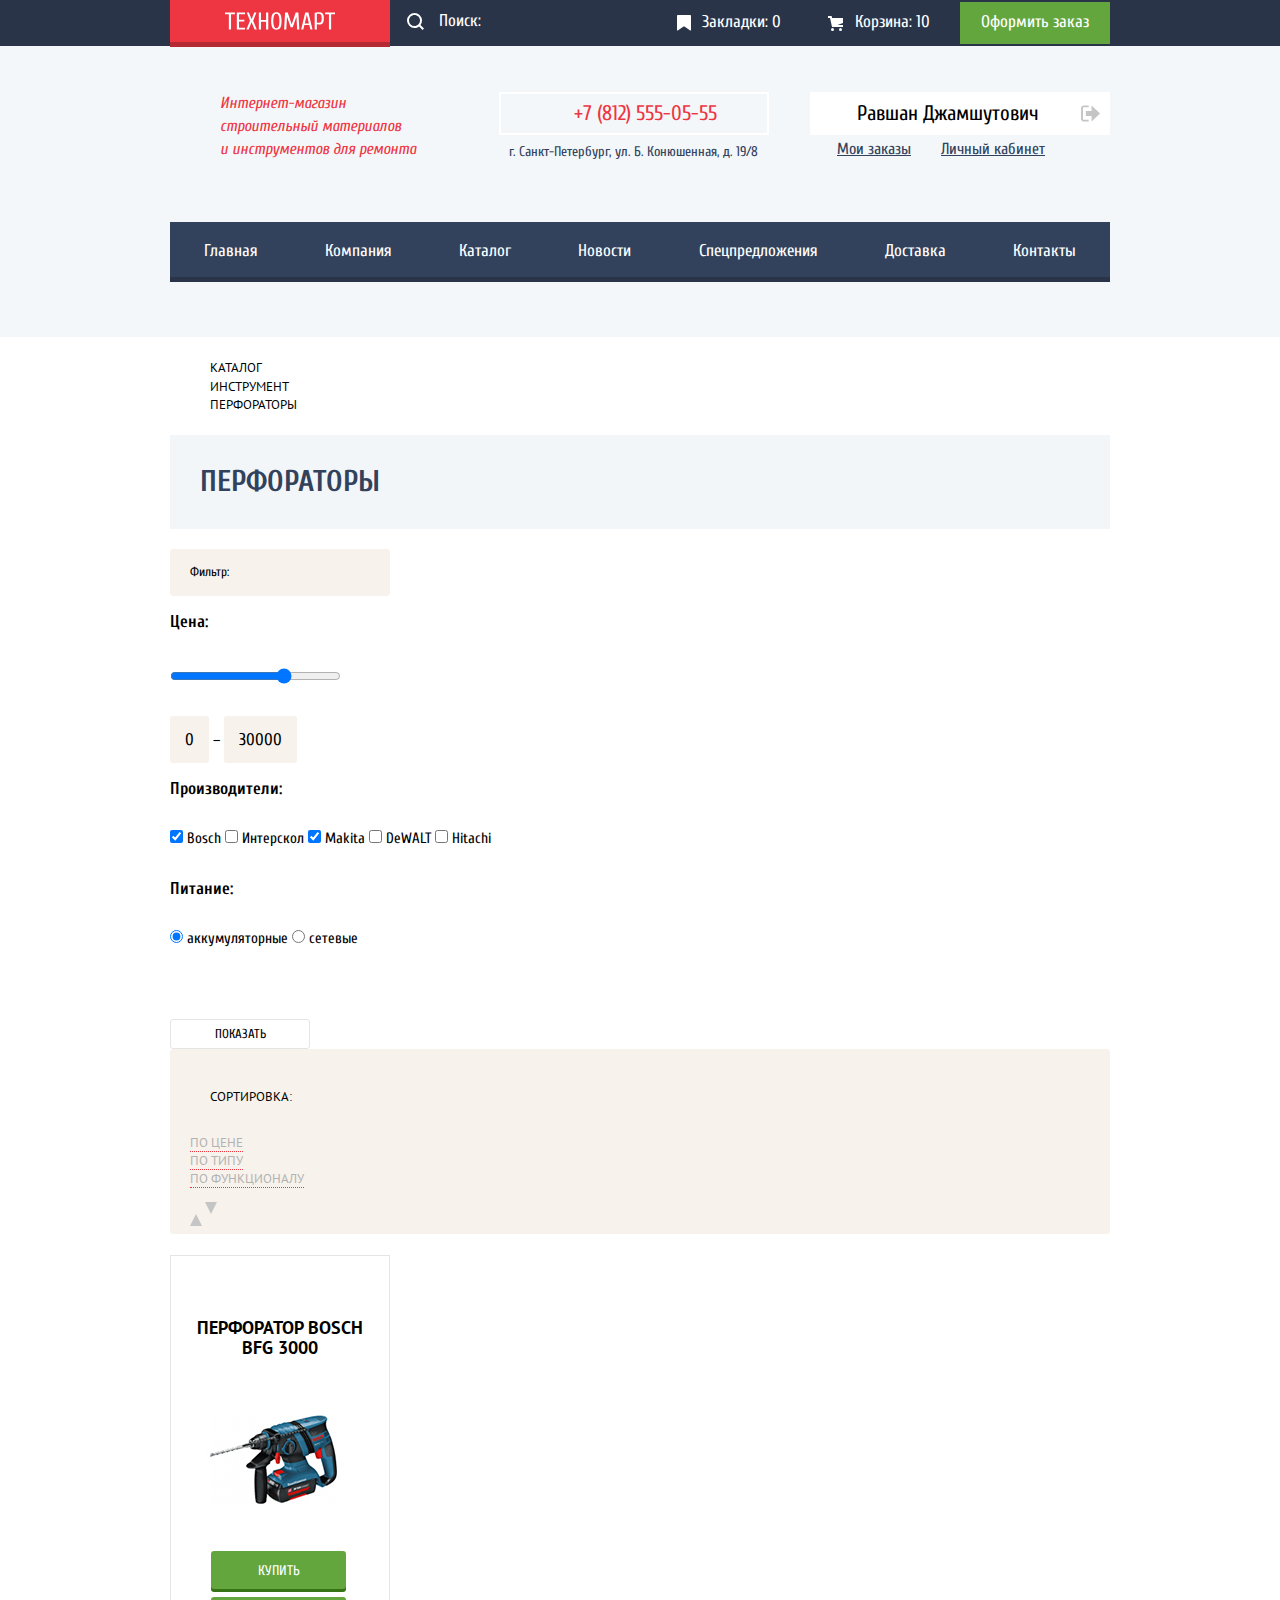
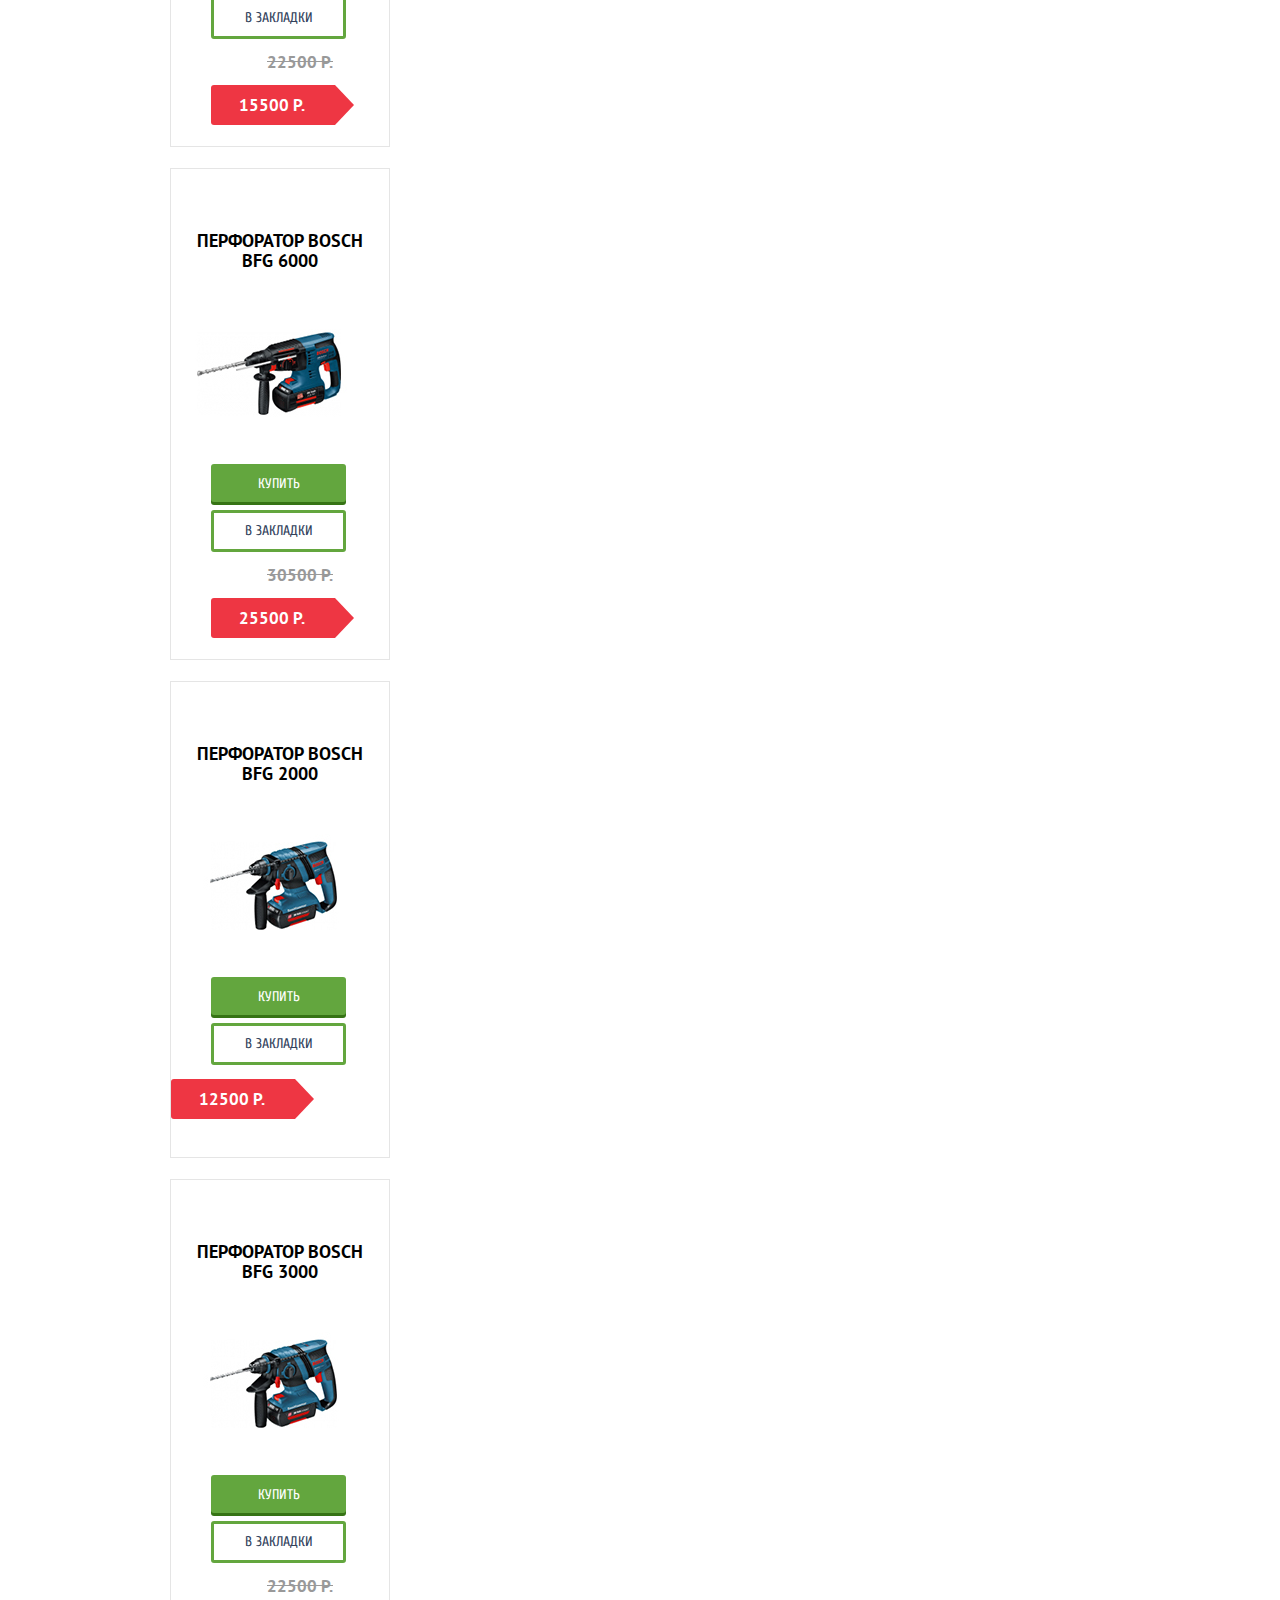
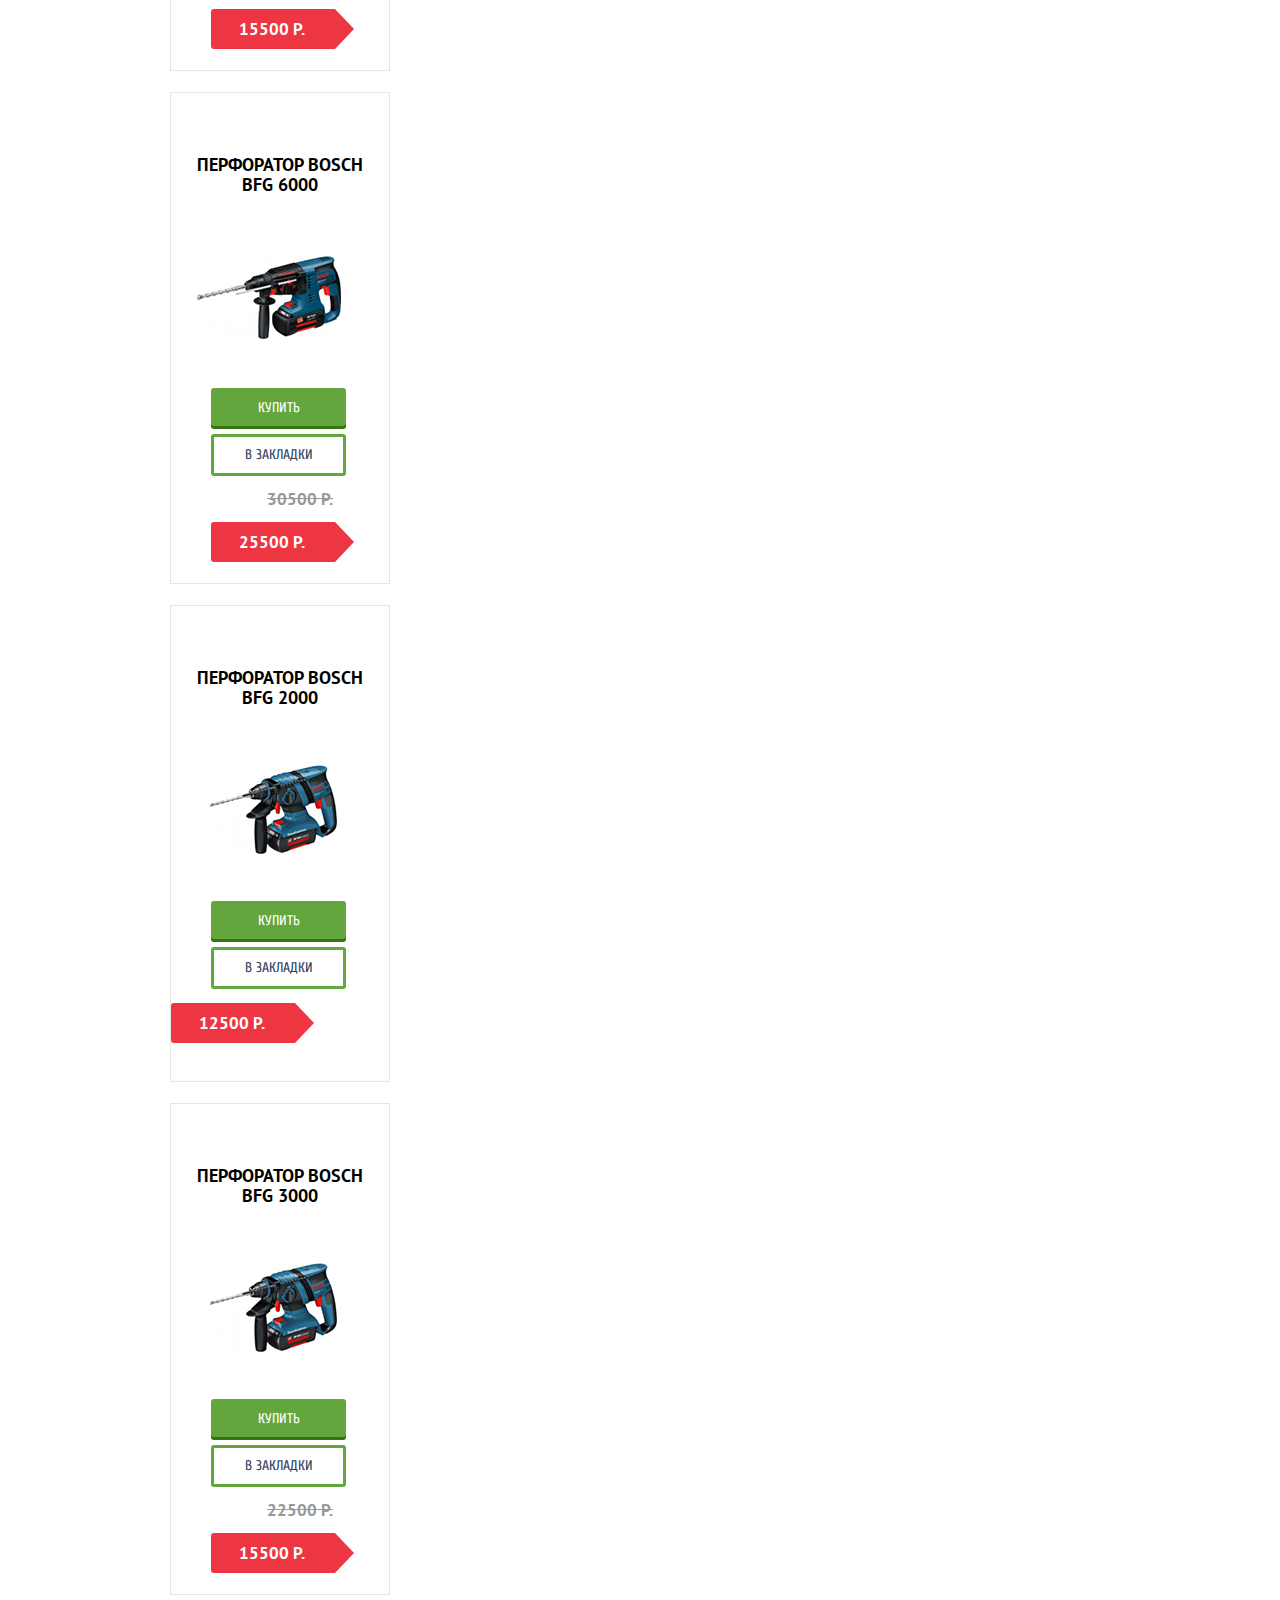
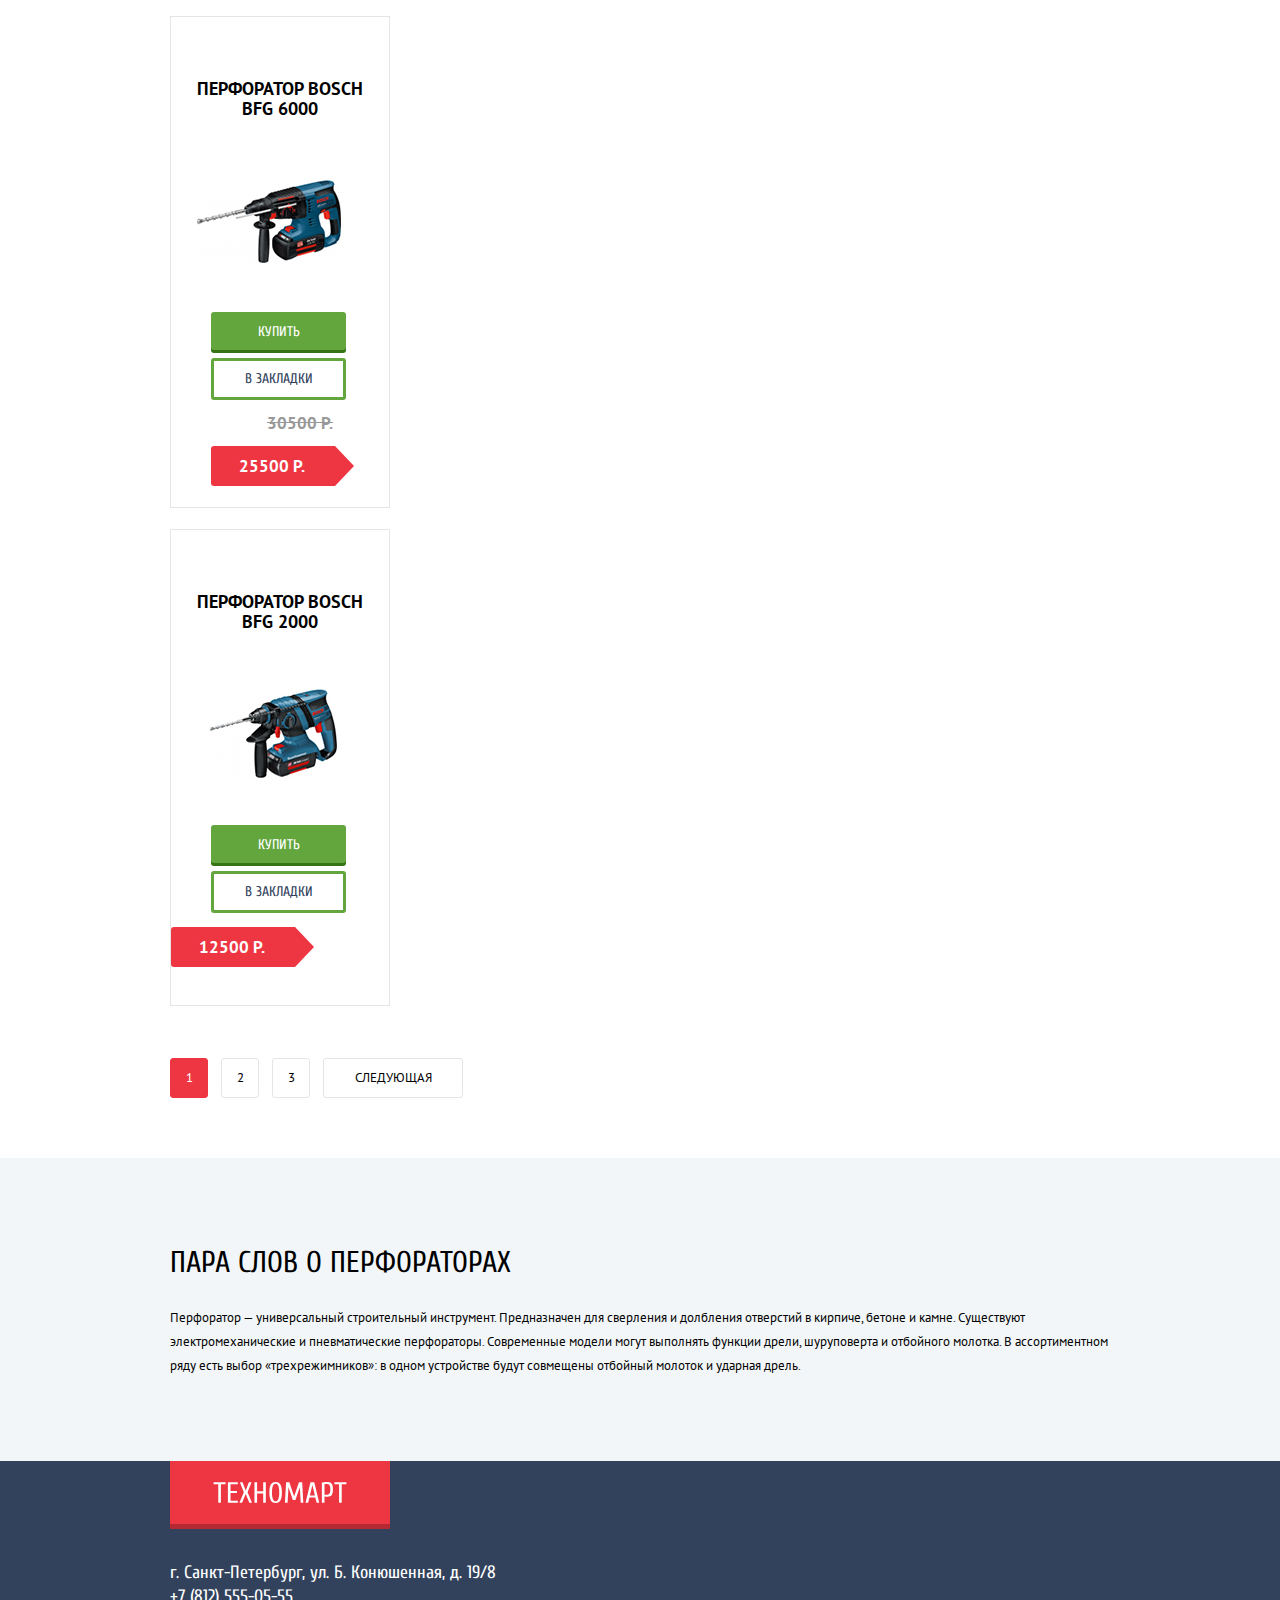
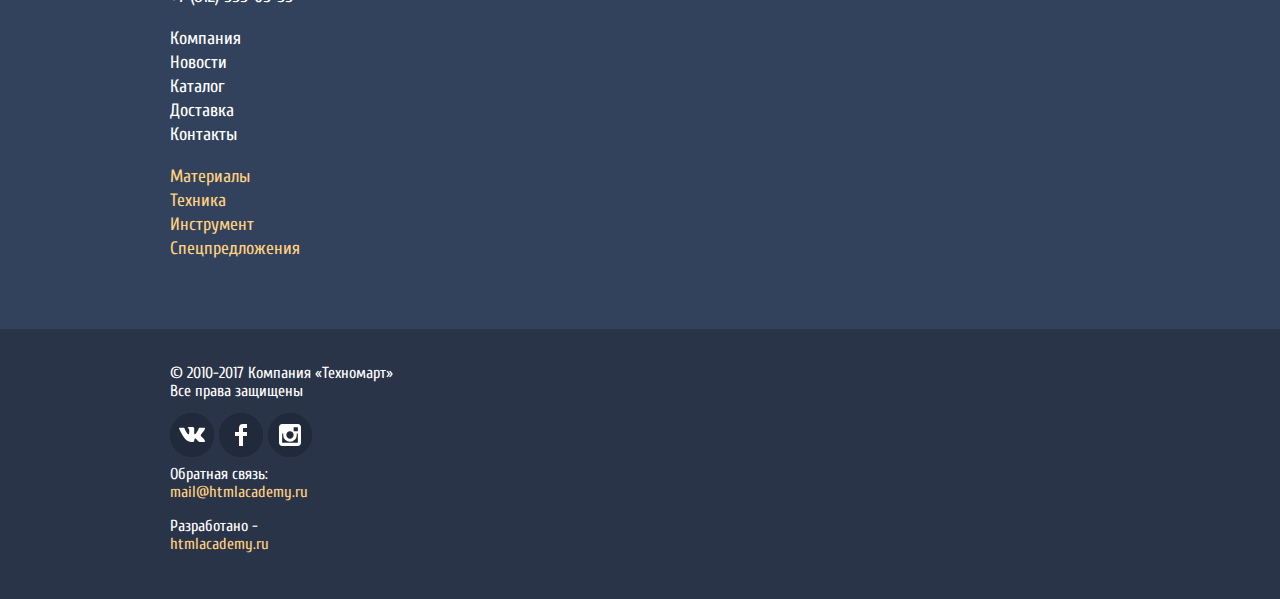
==== inner.html @ d29bb906 "Изменила границы контейнера header-part2. Подумать, не вернуть ли обратно" ====
<!DOCTYPE html>
<html lang="ru">
  <head>
    <meta charset="utf-8">
    <link href="https://fonts.googleapis.com/css?family=Cuprum:400,400i,700&display=swap&subset=cyrillic" rel="stylesheet">
    <link href="https://fonts.googleapis.com/css?family=PT+Sans:400,700&display=swap&subset=cyrillic" rel="stylesheet">
    <link href="css/normalize.css" rel="stylesheet">
    <link href="css/style.css" rel="stylesheet">
    <title>HTML Academy: Техномарт</title>
  </head>
  <body>
    <header>
      <div class="header-top-wrap">
        <div class="header-top-container">
          <a class="header-logo" href="index.html">
            <img src="img/logo-technomart.svg" width="110" height="20" alt="Логотип магазина Техномарт">
          </a>

          <form class="site-search" action="https://echo.htmlacademy.ru" method="get">
            <input type="search" name="site-search" placeholder="Поиск:">
          </form>

          <ul class="cart-navigation">
            <li><a class="bookmarks bookmarks-full" href="#">Закладки: <span>0</span></a></li>
            <li><a class="cart cart-full" href="#">Корзина: <span>10</span></a></li>
            <li><a class="order" href="#">Оформить заказ</a></li>
          </ul>
        </div>
      </div>
      
      <div class="header-part2">
        <p class="site-description">Интернет-магазин<br>
          строительный материалов<br>
          и инструментов для ремонта</p>
     
        <ul class="header-contacts">
          <li><a href="tel:+78125550555">+7 (812) 555-05-55</a></li>
          <li>г. Санкт-Петербург, ул. Б. Конюшенная, д. 19/8</li>
        </ul>

        <ul class="profile-navigation">
          <li><a class="user" href="#">Равшан Джамшутович</a><a class="log-out" href="#" aria-label="Выход из профиля"></a></li>
          <li><a class="my-orders" href="#">Мои заказы</a></li>
          <li><a class="my-profile" href="#">Личный кабинет</a></li>
        </ul>
      </div>
      <!--подумать, стоит ли вернуть прежние границы контейнера (туда был включён нав)-->
        <nav aria-label="Навигация по сайту" class="header-navigation">  
          <ul>
            <li><a href="index.html">Главная</a></li>
            <li><a href="#">Компания</a></li>
            <li><a href="#">Каталог</a></li>
            <li><a href="#">Новости</a></li>
            <li><a href="#">Спецпредложения</a></li>
            <li><a href="#">Доставка</a></li>
            <li><a href="#">Контакты</a></li>
          </ul>
        </nav>
      
    </header>

    <main class="inner-main">
      <div class="products-search-container">
        <ul class="breadcrumbs">
          <li><a href="index.html" aria-label="Главная"></a></li>
          <li><a href="#">Каталог</a></li>
          <li><a href="#">Инструмент</a></li>
          <li class="breadcrumbs-current">Перфораторы</li>
        </ul>

        <h1 class="catalog-group">Перфораторы</h1>
      
        <aside>
          <h2 class="filter">Фильтр:</h2>
        
          <form action="https://echo.htmlacademy.ru" method="get" oninput="maxpriceoutput.value=maxprice.value">
            <div class="price-filter">
              <label for="price">Цена:</label>
            <!--ДЛЯ СЕБЯ: бегунок минимальной цены через интерактивный див (JS) 
            + как в таком случае в тег форма вставить oninput event for minimal price-->
              <div class="price-range-wrap">
                <input type="range" id="price" name="maxprice" min="0" max="40000" step="500" value="30000">
              </div>
                
              <p>
                <output name="minpriceoutput">0</output>
                &ndash;
                <output name="maxpriceoutput">30000</output>
              </p>
            </div>

            <div class="brand-filter">
              <h3>Производители:</h3>
              <input type="checkbox" name="manufacturer" id="bosch" value="Bosch" checked>
              <label for="bosch">Bosch</label>
            
              <input type="checkbox" name="manufacturer" id="interskol" value="Интерскол">
              <label for="interskol">Интерскол</label>
            
              <input type="checkbox" name="manufacturer" id="Makita" value="Makita" checked>
              <label for="Makita">Makita</label>
            
              <input type="checkbox" name="manufacturer" id="dewalt" value="DeWALT">
              <label for="dewalt">DeWALT</label>
            
              <input type="checkbox" name="manufacturer" id="Hitachi" value="Hitachi">
              <label for="Hitachi">Hitachi</label>
            </div>

            <div class="power-filter">
              <h3>Питание:</h3>
              <input type="radio" name="power" id="battery" value="аккумуляторные" checked>
              <label for="battery">аккумуляторные</label>
            
              <input type="radio" name="power" id="mains" value="сетевые">
              <label for="mains">сетевые</label>
            </div>  

            <button class="button-filter" type="submit">Показать</button>
            </form>
          </aside>

          <section class="suggestions">
            <div class="sort-by">
              <h2>Сортировка:</h2>
              <ul>
                <li><a class="by-price sort-by-current" href="#">По цене</a></li>
                <li><a class="by-type" href="#">По типу</a></li>
                <li><a class="by-function" href="#">По функционалу</a></li>
              </ul>
              <a href="#" arialabel="от меньшего к большему" class="sort-lt ltgt-current">&lt;</a>
              <a href="#" arialabel="от большего к меньшему" class="sort-gt">&gt;</a>
            </div>

            <h2 class="visually-hidden">Список подходящих товаров</h2>
            <ul class="search-results">
              <li class="product-card">
                <h3><a href="#">Перфоратор Bosch<br>
                BFG 3000</a>
                </h3>
                <img src="img/bfg-3000-2000.jpg" width="218" height="170" alt="Перфоратор Bosch BFG 3000">
                <ul class="buy-it">
                  <li><a class="to-cart" href="#">Купить</a></li>
                  <li><a class="bookmark-it" href="#">В закладки</a></li>
                </ul>
                <ul>
                  <li class="old-price"><del>22500 Р.</del></li>
                  <li class="new-price">15500 Р.</li>
                </ul>
              </li>

              <li class="product-card">
                <h3><a href="#">Перфоратор Bosch<br>
                BFG 6000</a></h3>
                <img src="img/bfg-6000.jpg" width="218" height="170" alt="Перфоратор Bosch BFG 6000">
                <ul class="buy-it">
                  <li><a class="to-cart" href="#">Купить</a></li>
                  <li><a class="bookmark-it" href="#">В закладки</a></li>
                </ul>
                <ul>
                  <li class="old-price"><del>30500 Р.</del></li>
                  <li class="new-price">25500 Р.</li>
                </ul>
              </li>

              <li class="product-card">
                <h3><a href="#">Перфоратор Bosch<br>
                BFG 2000</a></h3>
                <img src="img/bfg-3000-2000.jpg" width="218" height="170" alt="Перфоратор Bosch BFG 2000">
                <!--в стилях flag-new.png-->
                <ul class="buy-it">
                  <li><a class="to-cart" href="#">Купить</a></li>
                  <li><a class="bookmark-it" href="#">В закладки</a></li>
                </ul>
                <p class="new-price">12500 Р.</p>
              </li>

              <li class="product-card">
                <h3><a href="#">Перфоратор Bosch<br>
                BFG 3000</a></h3>
                <img src="img/bfg-3000-2000.jpg" width="218" height="170" alt="Перфоратор Bosch BFG 3000">
                <ul class="buy-it">
                  <li><a class="to-cart" href="#">Купить</a></li>
                  <li><a class="bookmark-it" href="#">В закладки</a></li>
                </ul>
                <ul>
                  <li class="old-price"><del>22500 Р.</del></li>
                  <li class="new-price">15500 Р.</li>
                </ul>
              </li>

              <li class="product-card">
                <h3><a href="#">Перфоратор Bosch<br>
                BFG 6000</a></h3>
                <img src="img/bfg-6000.jpg" width="218" height="170" alt="Перфоратор Bosch BFG 6000">
                <!--в стилях flag-new.png-->
                <ul class="buy-it">
                  <li><a class="to-cart" href="#">Купить</a></li>
                  <li><a class="bookmark-it" href="#">В закладки</a></li>
                </ul>
                <ul>
                  <li class="old-price"><del>30500 Р.</del></li>
                  <li class="new-price">25500 Р.</li>
                </ul>
              </li>

              <li class="product-card">
                <h3><a href="#">Перфоратор Bosch<br>
                BFG 2000</a></h3>
                <img src="img/bfg-3000-2000.jpg" width="218" height="170" alt="Перфоратор Bosch BFG 2000">
                <ul class="buy-it">
                  <li><a class="to-cart" href="#">Купить</a></li>
                  <li><a class="bookmark-it" href="#">В закладки</a></li>
                </ul>
                <p class="new-price">12500 Р.</p>
              </li>

              <li class="product-card">
                <h3><a href="#">Перфоратор Bosch<br>
                BFG 3000</a></h3>
                <img src="img/bfg-3000-2000.jpg" width="218" height="170" alt="Перфоратор Bosch BFG 3000">
                <!--в стилях flag-new.png-->
                <ul class="buy-it">
                  <li><a class="to-cart" href="#">Купить</a></li>
                  <li><a class="bookmark-it" href="#">В закладки</a></li>
                </ul>
                <ul>
                  <li class="old-price"><del>22500 Р.</del></li>
                  <li class="new-price">15500 Р.</li>
                </ul>
              </li>

              <li class="product-card">
                <h3><a href="#">Перфоратор Bosch<br>
                BFG 6000</a></h3>
                <img src="img/bfg-6000.jpg" width="218" height="170" alt="Перфоратор Bosch BFG 6000">
                <ul class="buy-it">
                  <li><a class="to-cart" href="#">Купить</a></li>
                  <li><a class="bookmark-it" href="#">В закладки</a></li>
                </ul>
                <ul>
                  <li class="old-price"><del>30500 Р.</del></li>
                  <li class="new-price">25500 Р.</li>
                </ul>
              </li>

              <li class="product-card">
                <h3><a href="#">Перфоратор Bosch<br>
                BFG 2000</a></h3>
                <img src="img/bfg-3000-2000.jpg" width="218" height="170" alt="Перфоратор Bosch BFG 2000">
                <ul class="buy-it">
                  <li><a class="to-cart" href="#">Купить</a></li>
                  <li><a class="bookmark-it" href="#">В закладки</a></li>
                </ul>
                <p class="new-price">12500 Р.</p>
              </li>
            </ul>
        
            <ul class="pagination-list">
              <li class="pagination-item pagination-item-current">1</li>
              <li><a class="pagination-item" href="#">2</a></li>
              <li><a class="pagination-item" href="#">3</a></li>
              <li><a class="pagination-item next" href="#">Следующая</a></li>
            </ul>
        </section>
      </div>

      <div class="description-wrap">
        <section class="tool-group-description">
          <h2>Пара слов о перфораторах</h2>
          <p>Перфоратор — универсальный строительный инструмент. Предназначен для сверления и долбления отверстий в кирпиче, бетоне и камне. Существуют электромеханические и пневматические перфораторы. Современные модели могут выполнять функции дрели, шуруповерта и отбойного молотка. В ассортиментном ряду есть выбор «трехрежимников»: в одном устройстве будут совмещены отбойный молоток и ударная дрель.</p>
        </section>
      </div>
    </main>

    <footer>
      <div class="footer-part1">
        <div class="footer-logo-contacts-container">
          <img class="footer-logo" src="img/logo-technomart.svg" width="146" height="21" alt="Логотип магазина Техномарт">
          <p class="footer-contacts">г. Санкт-Петербург, ул. Б. Конюшенная, д. 19/8</p>
          <a href="tel:+78125550555">+7 (812) 555-05-55</a>
        </div>

      <nav aria-label="Навигация по сайту" class="footer-navigation">
        <ul class="general-footer-navigation">
          <li><a href="#">Компания</a></li>
          <li><a href="#">Новости</a></li>
          <li><a href="#">Каталог</a></li>
          <li><a href="#">Доставка</a></li>
          <li><a href="#">Контакты</a></li>
        </ul>
              
        <ul class="footer-categories">
          <li><a href="#">Материалы</a></li>
          <li><a href="#">Техника</a></li>
          <li><a href="#">Инструмент</a></li>
          <li><a href="#">Спецпредложения</a></li>
        </ul>
      </nav>
      </div>
      
      <div class="footer-part2-wrap">
        <div class="footer-part2-container">
          <div class="copyright">
            <p>&copy; 2010-2017 Компания «Техномарт»</p>
            <p>Все права защищены</p>
          </div>
              
          <div class="footer-social">
            <ul>
              <li><a class="social-button vk" href="#" aria-label="Техномарт в Вконтакте"></a></li>
              <li><a class="social-button fb" href="#" aria-label="Техномарт в Фейсбуке"></a></li>
              <li><a class="social-button instagram" href="#" aria-label="Техномарт в Инстаграме"></a></li>
          </ul>
          </div>
        
          <div class="feedback">
            <p class="email">Обратная связь:<br>
            <a href="mailto:mail@htmlacademy.ru" target="_blank">mail@htmlacademy.ru</a>
            </p>
      
            <p class="webdeveloper">Разработано -<br>
            <a href="https://htmlacademy.ru/intensive/htmlcss">htmlacademy.ru</a>
            </p>
          </div>
      </div>
      </div>
    </footer>

    <!--модальное окно после нажатия "купить" ТЗ 4.5 -->
    <section class="modal modal-cart">
      <p>Товар добавлен в корзину!</p>
      <button class="modal-close" type="button" aria-label="Закрыть"></button>
      <a href="">Оформить заказ</a>
      <button type="submit">Продолжить покупки</button>
    </section>
  </body>
</html>
---- css/style.css ----
/* 
@counter-style dash {}
*/

*,
*::before,
*::after {
    box-sizing: border-box;
}

html {
    box-sizing: border-box;
    
/*
    -webkit-box-sizing: border-box;
    -moz-box-sizing: border-box;
    padding-left: 130px;
    padding-right: 130px;
*/
}

body {
    margin: 0;
    font-family: "Cuprum", "Arial", sans-serif;
    background: #fff;
    
}

img {
    max-width: 100%;
}

a {
    text-decoration: none;
}

.visually-hidden {
    position: absolute;
    width: 1px;
    height: 1px;
    margin: -1px;
    border: 0;
    padding: 0;
    clip: rect(0 0 0 0);
    overflow: hidden;
}

header {
    background-color: #f4f7f9;
    padding-bottom: 60px;
    padding-top: 0;
    
}

.header-top-wrap {
    min-height: 42px;
    background-color: #293449;
    font-size: 17px;
    line-height: 18px;
    color: #fff;
    margin-top: 0;
    padding-top: 0;
    padding-bottom: 0;
}

.header-top-container {
    width: 940px;
    min-height: 42px;
    margin-top: 0;
    margin-right: auto;
    margin-bottom: 0;
    margin-left: auto;
    padding-top: 0;
    display: flex;
    flex-direction: row;
    flex-basis: 100%;
    flex-wrap: wrap;
    justify-content: flex-start;
    align-items: stretch;
}

.header-logo {
    margin-top: 0;
    margin-right: auto;
    margin-bottom: 0;
    margin-left: auto;
    padding-top: 0;
    min-width: 220px;
}

.header-logo img {
    box-sizing: content-box;
/*Почему-то исчезли лого вверху и внизу. Решила попробовать сменить значение бокс-сайзинга, и картинка вернулась. Так и должно быть или я придумала костыль?*/
    padding-top: 11px;
    padding-bottom: 11px;
    padding-left: 55px;
    padding-right: 55px;
    background-color: #ee3643;
    box-shadow: 0px 5px #b52933;
    margin-top: 0;
}

/*a.header-logo img:visited {
 надо прописывать отсутствие изменений?
}*/

.header-logo img:hover {
    background-color: #ca2c37;
    box-shadow: 0px 5px #9a212a;
}

.header-logo img:active {
    background-color: #ba2732;
    box-shadow: 0px 5px #8e1e26;
}

.site-search {
    width: 270px;
    margin-top: 0;
    margin-right: auto;
    margin-bottom: 0;
    margin-left: auto;
    display: flex;
    padding-top: 0;
}

.header-top-container input {
/*    min-width: 270px; */
    flex-basis: auto;
    height: 42px;
    padding-left: 49px;
    padding-top: 0;
    margin-top: 0;
    flex-grow: 1;
    

    font: inherit;
    color: #fff;
    background-color: transparent;
    border: none;
    background-image: url(../img/icon-search.svg);
    background-repeat: no-repeat;
    background-size: 17px 17px;
    background-position: 17px center;
    /*opacity for icon 30% calm, 100% hover, focus #ee3643*/
}

.header-top-container input:hover,
.bookmarks:hover,
.cart:hover {
    background-color: #212a3a;
}

.header-top-container input:focus {
    color: #000;
    background-color: #fff;
    outline-color: #fff;
}

/*
.header-top-container input::before {
    content: "";
    position: absolute;
    top: 12px;
    left: 20px;
    height: 100%;
    width: 17px;
    background-image: url("../img/icon-search.svg");
    background-repeat: no-repeat;
    background-size: 17px 17px;
    background-position: left center;
    outline: 1px solid white;
     как задать цвет и прозрачность иконке? 
}*/

input[type="search"]::placeholder {
    color: #fff;
    opacity: 1;
}

input[type="search"]:-ms-input-placeholder,
input[type="search"]::-ms-input-placeholder {
    color: #fff;
}

.cart-navigation {
    margin-top: 0;
/*    margin-left: 0;
    margin-bottom: 0; */
    margin: auto;
    min-height: 42px;
    flex-basis: 450px;
    flex-grow: 1;
    list-style: none; 
    display: flex;
    flex-direction: row;
    flex-wrap: wrap;
    justify-content: flex-end;
    padding-left: 0;
    padding-top: 0;
    
}

.cart-navigation li { 
    margin-top: 0;
    margin-bottom: 0;
    flex-basis: 150px;
    flex-grow: 1;
    display: flex;
    justify-content: center;
    align-items: center;
}

.bookmarks,
.cart,
.order {
/*    width: 150px;
    height: 42px; 

    margin-top: 11px;*/
    margin-top: 0;
    flex-basis: 100%;
    flex-grow: 1;
    padding-top: 11px;
    padding-bottom: 13px;
/*    padding-left: 40px;
    padding-right: 22px;*/
    text-align: center;
    color: #fff;
}

.order {
    background: #63a63e;
}

.bookmarks:active,
.cart:active {
    background-color: #161d29;
}

.cart-navigation a:active {
    color: rgba(255, 255, 255, 60%);
}

.order:hover {
    background-color: #5fbb2d;
}

.order:active {
    color: rgba(255, 255, 255, 50%);
    background-color: #518534;
}

.bookmarks {
    margin-left: 13px;
}
.cart-navigation li:first-child {
    background-image: url("../img/icon-bookmark.svg");
    background-repeat: no-repeat;
    background-size: 14px;
    background-position: 17px center;
    align-self: center;
    
/*    как задать цвет и прозрачность иконке? 
opacity 30%
hover 100%
active 50%

Надо пробовать по-другому вставлять иконки: при наведении на ссылку её прячет фон ссылки
*/
   
}

.cart {
    margin-left: 15px;
}
 
.cart-navigation li:nth-child(2) {
    background-image: url("../img/icon-cart.svg");
    background-repeat: no-repeat;
    background-size: 15px;
    background-position: 18px center;
/*   как задать цвет иконке?
opacity 30%
hover 100%
active 50%
*/
}

/*
!!! между кнопками закладки, корзина и поиск есть зазоры
*/

/* 
.bookmarks::before {
    content: "";
    position: absolute;
    top: 11px;
    left: 17px;
    background-image: url("../img/icon-bookmark.svg");
    background-repeat: no-repeat;
    background-size: 14px;
    background-position: 17px center;
    align-self: center;
}


.cart::before {
    content: "";
    position: relative; 
    top: 12px;
    left: 18px;
    background-color: rgba(255, 255, 255, 30%);
    background-image: url("../img/icon-cart.svg");
    background-repeat: no-repeat;
    background-size: 15px;
    background-position: 18px center;
}
*/
.header-part2 {    
/*    padding-top: 46px; */
    width: 940px;
    margin: 0 auto;
/* ?   box-sizing: border-box; */
    display: flex;
    flex-wrap: wrap;
    justify-content: space-between;
    align-items: flex-start; /*!!!*/
}

.site-description {
    font-size: 16px;
    line-height: 23px;
    font-style: italic;
    font-weight: normal;
    color: #ee3643;
    margin-left: 50px;
    margin-right: auto;
    margin-top: 46px;
    flex-basis: 197px;
    flex-grow: 1;
}

.header-contacts {
    list-style: none;
/*    margin-left: 39px;*/
     margin-left: auto;
    margin-right: auto;
    margin-top: 46px;
    padding-top: 0;
    flex-basis: 270px;
    flex-grow: 1;
    display: flex;
    flex-direction: column;
    justify-content: flex-end;
    align-items: center;
}

.header-contacts a {
    display: block;
    text-align: center;
    min-width: 270px;
    font-size: 21px;
    line-height: 21px;
    color: #ee3643;
    border: 2px solid #fff;
    padding-top: 9px;
    padding-bottom: 9px; 
    padding-left: 70px;
    padding-right: 47px; 
    box-sizing: border-box;

}

/*
.header-contacts a::before {}
*/
.header-contacts li:last-child {
    font-size: 14px;
    line-height: 24px;
    color: #32425c;
    margin-top: 5px;
}

.login {
    list-style: none;
    font-size: 21px;
    line-height: 21px;
    padding-left: 0;
    padding-top: 0;
    margin-top: 36px;
/*    margin-left: auto;*/ 
    margin-left: 69px;
    display: flex;
    flex-direction: row;
    flex-wrap: wrap;
}

/*.login li {
    min-height: 45px;
 NB не рекомендуется задавать высоту и ширину одновременно, 
так как может привести к проблеме переполнения контентом
    width: 122px;
}*/

.login li {
    padding-top: 0;
    margin-top: 0;
   
}

.login li:nth-child(2) {
    width: 150px;
    margin-left: 10px;
    margin-right: 0;
   /* margin-top: auto; */

    
    
}

.sign-in,
.sign-up {
    display: block;
    background-color: #fff;
    padding-top: 11px;
    padding-bottom: 11px;
    margin-top: 10px;
    margin-bottom: 10px;
    padding-right: 25px;

    color: #000;
}

.sign-in {

    padding-left: 48px;
}

.sign-up {
    padding-left: 25px;
}

.sign-in a::before {
    content: "";
    background-image: url("../img/icon-login.svg");
    background-repeat: no-repeat;
    background-size: 20px auto;
    background-position: 17px center;
}

.login a:hover,
.my-orders:hover,
.my-profile:hover {
    color: #ee3643;
}

.login a:active,
.user:active {
    color: rgba(0, 0, 0, 30%);
}

.my-orders:active,
.my-profile:active {
    color: rgba(50, 66, 92, 30%);
}

/* rules for profile-navigation*/
.profile-navigation {
    list-style: none;
    padding-left: 0;
    padding-right: 0;
    padding-top: 0;
    margin-top: 46px;
    margin-left: auto;
/*    margin-right: 0;  */
    flex-grow: 1;
    display: flex;
    flex-direction: row;
    flex-wrap: wrap;
    flex-basis: 300px;
    
}

.profile-navigation li:nth-of-type(2),
.profile-navigation li:nth-of-type(3) {
/**/    margin-top: 5px; 
  
}

.profile-navigation li:nth-of-type(2) {
    margin-left: 68px;
    margin-right: 15px; 
}

.profile-navigation li:nth-of-type(3) {
    margin-left: 15px;
}
/* a point between 'my orders' and 'my profile'*/

.profile-navigation li:first-child {
    margin-bottom: 0;
    flex-grow: 1;
    display: flex;
    flex-direction: row;
    flex-basis: 300px;
}

.user {
    flex-basis: 260px;
    color: #000;
    font-size: 21px;
    line-height: 21px;
    background-color: #fff;
    padding-top: 11px;
    padding-bottom: 11px;
    padding-left: 47px;
    margin-left: auto;
}

/*.user::before {
    content: "";
    background-image: url("../img/icon-user.svg");
    background-repeat: no-repeat;
    background-size: 20px;
    background-position: 13px center;
} иконка (ico-user & icon-logout меняет цвет hover #32425c (active and calm #c5c5c5) */

.log-out {
    flex-basis: 40px;
    background-color: #fff;
    background-image: url("../img/icon-logout.svg");
    background-repeat: no-repeat;
    background-size: 20px 17px;
    background-position: 10px center;
    margin-bottom: 0;
}

.my-orders,
.my-profile {
    font-size: 16px;
    line-height: 18px;
    color: #32425c;
    text-decoration: underline;
}

.header-navigation ul {
    list-style: none;
    background-color: #32425c;
    box-shadow: 0px 5px #293449;
    margin-top: 42px;
    margin-right: auto;
    margin-left: auto;
    margin-bottom: 0;
    padding-left: 0;
    padding-top: 0;
    display: flex;
    flex-direction: row;
    flex-wrap: wrap;
    width: 940px;
}

.header-navigation li {
    margin: 0 auto;
    width: auto;
    /*max-width: 190px;
    display: flex;
    flex-direction: row;
    flex-wrap: wrap;
    justify-content: center;
    align-items: center;
    
    задать ли максимальную ширину кнопкам, чтобы на случай переполнения 
    текстом / увеличения текста, текст переносился на след.строку и 
    кнопка не росла в ширь, а вместо этого росла в высоту?
    */
}

.header-navigation li:hover {
    background-color: #293449;
}

.header-navigation li:active {
    background-color: #1d2739;
    box-shadow: 0px 5px #1d2739;
}

.header-navigation a {
    display: block;
    padding-top: 20px;
    padding-bottom: 18px;
    padding-left: 30px;
    padding-right: 30px;
    font-size: 17px;
    line-height: 17px;
    color: #fff;
}

.header-navigation a:active {
    color: rgba(255, 255, 255, 50%);
}

/* INDEX PAGE PROMO + SLIDERS*/
main {
    padding-top: 60px;
/*    padding-bottom: 86px; влияет на внутр.страницу: после голубого блока появился отступ*/
}

.index-promo {
    width: 940px;
    margin: 0 auto;
    padding-bottom: 85px; 
}

.category h2 {
    font-size: 24px;
    line-height: 30px;
    font-weight: 700;
    color: #fff;
    margin-top: 27px;
    margin-bottom: 10px;
}

.materials,
.tools,
.machines,
.discounts,
.delivery {
    display: inline-block;
    width: 300px;
    padding-left: 23px;
/*    padding-top: 26px; */
    padding-bottom: 22px;
    margin-bottom: 20px;
}

.materials {
    background-color: #ffbf47;
    background-image: url("../img/icon-paint.svg");
    background-repeat: no-repeat;
    background-position: 85% 50%;
    background-size: 44px 65px;
    
}

.tools {
    background-color: #3bbce3;
    background-image: url("../img/icon-tools.svg");
    background-repeat: no-repeat;
    background-position: 85% 50%;
    background-size: 75px 61px;
}

/*
.tools::after {
    content: "";
    font-size: 0px;
    width: 142px;
    position: relative;
    top: 50%;
    left: 85%;
    background-color: #3bbce3;
    background-image: url("../img/icon-tools.svg");
    background-repeat: no-repeat;
    background-position: 50% 50%;
    background-size: 75px 61px;  
}
*/

.machines {
    background-color: #dc91d8;
    background-image: url("../img/icon-machinery.svg");
    background-repeat: no-repeat;
    background-position: 85% 50%;
    background-size: 78px 62px;
}

.discounts {
    background-color: #8ed78f;
    background-image: url("../img/icon-discount.svg");
    background-repeat: no-repeat;
    background-position: 85% 50%;
    background-size: 59px 72px;
}

.delivery {
    background-color: #ffc047;
    background-image: url("../img/icon-delivery.svg");
    background-repeat: no-repeat;
    background-position: 85% 50%;
    background-size: 78px 63px;
}

.category a {
    color: #fff;
    background-color: rgba(0, 0, 0, 10%);
    width: 135px;
    margin-top: 0;
}
/* btn size 135x38*/

.category a:hover {
    background-color: rgba(0, 0, 0, 20%);
}

.category a:active {
    background-color: rgba(0, 0, 0, 30%);
}

/* Подключить декор. картинки в промо-блоки*/

.slider1 {
    background-color: #685c53;
    background-image: url("../img/hammer-drill.jpg");
    background-repeat: no-repeat;
    background-size: 620px 268px;
    background-position: contain;
    width: 620px;
    height: 268px;
    /*Такие абсолютные размеры точно можно задавать, 
    чтобы избежать растягивания фона до правого марджина?*/
    padding-top: 25px;
    padding-bottom: 34px;
    padding-left: 25px;
    margin-bottom: 10px;
}

.slider2 {
    background-color: #685c53;
    background-image: url("../img/drill.jpg");
    background-repeat: no-repeat;
    background-size: 620px 268px;
    background-position: contain;
    width: 620px;
    height: 268px;
    padding-top: 25px;
    padding-bottom: 34px;
    padding-left: 25px;
}

.slides h2 {
    font-size: 36px;
    line-height: 36px;
    text-transform: uppercase;
    color: #fff;
    margin-top: 0;
    margin-bottom: 5px;
}

.slides p {
    font-size: 18px;
    line-height: 24px;
    color: #fff;
    margin-top: 0;
}

.open {
    width: 195px;
    position: relative;
    top: 110px;
}
/* Не знаю, законно ли это, как легко ломается, но */

.slider-button-left::before,
.slider-button-right::before {
    content: "";
    font-size: 0px;
    padding-top: 16px;
    padding-right: 16px;
    padding-bottom: 16px;
    padding-left: 16px;
    border-left: 5px solid #ee3643;
    border-bottom: 5px solid #ee3643; /*make it white crimson is a temporary solution*/;
    
}

.slider-button-left {
    transform: rotate(135deg);
    -webkit-transform: rotate(135deg);
    -ms-transform: rotate(135deg);
    transform-origin: 50% 50%;
}

.slider-button-right {
    transform: rotate(-135deg);
    -webkit-transform: rotate(-135deg);
    -ms-transform: rotate(-135deg);
    transform-origin: 50% 50%;
}

.slider-pagination-list {
    list-style: none;
}
.slider-pagination-list li {
    display: inline;
}
.slider-pagination-list li:first-of-type::before {
    content: "";
    font-size: 0px;
    padding-top: 5px;
    padding-right: 5px;
    padding-bottom: 5px;
    padding-left: 5px;
    border: 1px solid #ee3643; /*temporary: to make it visible on the white background*/
    border-radius: 50%;
    background-color: #fff;
   }

.slider-pagination-current::after {
    content: "";
    font-size: 0px;
    padding-top: 5px;
    padding-right: 5px;
    padding-bottom: 5px;
    padding-left: 5px;
    border: 2px solid #fff;
    border-radius: 50%;
    background-color: #ee3643;
    background-size: cover;
}

/* INDEX POPULAR PRODUCTS AND BRANDS*/
.heading-popular {
    background-color: #f9f5f0;
    padding-top: 30px;
    padding-right: 24px;
    padding-bottom: 30px;
    padding-left: 30px;

}

.heading-popular h2 {
    margin-top: 0;
    font-size: 30px;
    line-height: 30px;
    font-weight: 400;
    text-transform: uppercase;
    color: #32425c;
}

.popular-brands,
.popular-products {
    width: 253px;
}
/*
.popular-brands-list {

}
*/
.popular-brands-list li {
    border: 1px solid #e5e5e5;
    width: 218px;
    height: 143px;
    
    margin-bottom: 20px;
}
/*изменить правила, чтобы вся карточка была ссылкой*/
.popular-brands-list a {
    
    vertical-align: middle;
    text-align: center;
    margin: 0 auto;
}

/*
.bosch {
    border: 1px solid transparent;
    padding-top: 80px;
    padding-right: 45px;
    padding-bottom: 45px;
    padding-left: 45px;
    position: relative;
    top: 55px;
}
*/

.popular-brands-list img {
/*  so-so
    position: relative;
    top: 50%;
    left: 50%;
*/
    margin: 0 auto;
    background-color: #e5e5e5;

/*  не получается спозиционировать по центру (в li лежит a, оборачивающая img  
    object-position: 50% 50%;
    object-fit: contain;
*/    
}

.index-extra-services {
    padding-top: 60px;
    padding-bottom: 98px;
    background-color: #f4f7f9;

}

.extra-services-container {
    width: 940px;
    margin: 0 auto;
}

.services-tabs {
    list-style: none;
    padding-left: 0;
    margin-top: 70px;
}

.services-tabs button {
    width: 240px;
    padding-top: 16px;
    padding-bottom: 16px;
    font-family: inherit;
    font-size: 21px;
    font-weight: 700;
    line-height: 30px;
    text-align: left;
    padding-left: 23px;
    color: #fff;
    background-color: #32425c;
    border: none;
    box-shadow: inset 0 1px 0 0 #405069,
                inset 0 -1px 0 0 #293449;
    outline-style: none;
}

.services-tabs .tab-current {
    background-color: #fff;
    color: #32425c;
    box-shadow: none;
}

.services-tabs button:not(.tab-current):hover {
    background-color: #293449;
}
.services-tabs button:not(.tab-current):hover {
    background-color: #293449;
}

.index-extra-services h3 {
    font-size: 36px;
    line-height: 36px;
    color: #32425c;
    text-transform: uppercase;
    margin-bottom: 30px;
}

.services-descriptions {
    list-style: none;
    padding-left: 0;
}

.services-delivery-container p,
.services-loan-container p  {
    width: 280px;
    margin-top: 30px;
    margin-bottom: 30px;
}

.services-guarantee-container p {
    width: 380px;
    margin-top: 30px;
}

.loan-request {
    width: 195px;
}

/*INDEX PAGE about us */

.index-about-us {
    width: 940px;
    margin: 0 auto;
    padding-top: 80px;
    padding-bottom: 86px;
}

.index-extra-services h2,
.index-about-us h2,
.tool-group-description h2 {
    font-size: 30px;
    line-height: 30px;
    font-weight: normal;
    color: #000;
    text-transform: uppercase;
}

.index-extra-services p,
.index-about-us p,
.tool-group-description p {
    font-family: "PT Sans", "Arial", sans-serif;
    font-size: 13px;
    line-height: 24px;
    color: #000;
/*    max-width: 520px; for index-about-us block*/
    margin-top: 28px;
}

.index-about-us ul {
    margin-top: 22px;
   /* list-style-type: dash; */
}

.index-about-us li {
    font-size: 18px;
    line-height: 20px;
    color: #000;
    margin-bottom: 20px;
}

.write-us,
.about-us {
    margin-top: 40px;
}

.about-us {
    width: 220px;
}

.write-us {
    width: 300px;
}

.small-map {
    margin-top: 35px;
}

/* INNER PAGE*/

.inner-main {
    padding-top: 0;
}

.products-search-container {
    width: 940px;
    margin: 0 auto;
}

.breadcrumbs {
    margin-top: 21px;
    margin-bottom: 21px;
    list-style: none;
}

.breadcrumbs a,
.breadcrumbs-current,
section.suggestions {
    font-family: "PT Sans", "Arial", sans-serif;
    font-size: 13px;
    line-height: 18px;
    color: #000;
    text-transform: uppercase;
}

.breadcrumbs a:first-of-type {
    background-image: url("img/icon-home.svg");
}

.catalog-group {
    font-family: "Cuprum";
    font-size: 30px;
    line-height: 30px;
    color: #32425c;
    text-transform: uppercase;
    background-color: #f2f6f8;
    padding-left: 30px;
    padding-top: 32px;
    padding-bottom: 32px;
    margin-top: 21px;
}

/* FILTERS */

/*
aside {
    max-width: 220px;
    margin-right: 20px;
}
*/
.filter, 
.sort-by h2,
.sort-by {
    font-size: 13px;
    line-height: 18px;
    font-weight: normal;
    background-color: #f7f3ec;
    border: 1px solid #f7f3ec;
    border-radius: 3px;
    padding-top: 13px;
    padding-bottom: 14px;
    padding-left: 19px;
}

.filter {
    max-width: 220px;
} 

.price-filter label,
.brand-filter h3,
.power-filter h3 {
    font-size: 17px;
    line-height: 30px;
    font-weight: 700;
    margin-top: 20px;
    margin-bottom: 20px;
}

.brand-filter h3,
.power-filter h3 {
    margin-top: 25px;
    margin-bottom: 25px;
}

/*
.brand-filter h3::before,
.power-filter h3::before {
    content: "-";
    display: block;
    text-transform: underline;
    color: #c5c5c5;
}  */

input[type="range"] {
    display: block;
    background-color: #f7f3ec;
    border: 1px solid #f7f3ec;
    border-radius: 3px;
    max-width: 220px;
    max-height: 79px;
    padding: 30px 20px;
}

output {
    font-size: 17px;
    line-height: 18px;
    background-color: #f7f3ec;
    border: 1px solid #f7f3ec;
    border-radius: 3px;
    width: 95px;
    padding: 13px 14px;
    margin-bottom: 25px;
}

.brand-filter label,
.power-filter label {
    font-size: 15px;
    line-height: 20px;
}

.button-filter {
    font-size: 13px;
    line-height: 18px;
    text-transform: uppercase;
    background-color: #fff;
    border: 1px solid #e5e5e5;
    border-radius: 3px;
    width: 140px;
    padding: 5px 38px;
    margin-top: 70px;
}


a[class^="by-"] {
    color: #b2b2b2;
    border-bottom: 1px dotted #ee3643;
}


a[class^="by-"]:hover {
    color: #000;
    border-bottom: 1px solid #ee3643;
}

/*индикатор активности: пока не знаю, какой селектор нужен*/
a[class^="by-"]:active {
    color: #ee3643;
    border: none;
}

.sort-lt {

    font-size: 0px;
    line-height: 0%;
    width: 0px;
    border-bottom: 12px solid #c5c5c5;
    border-left: 6px solid transparent;
    border-right: 6px solid transparent;
}


.sort-gt {

    font-size: 0px;
    line-height: 0%;
    width: 0px;
    border-top: 12px solid #c5c5c5;
    border-left: 6px solid transparent;
    border-right: 6px solid transparent;
}

.sort-lt:hover {
    border-bottom: 12px solid #000;
}

.sort-gt:hover {
    border-top: 12px solid #000;
}
/*индикатор активности: пока не знаю, какой селектор нужен; class = ltgt-current*/
.sort-lt:active {
    border-bottom: 12px solid #ee3643;
}

.sort-gt:active {
    border-top: 12px solid #ee3643;
}

/* PRODUCT CARDS and THEIR BUTTONS + regular crimson buttons*/

.button,
.to-cart,
.bookmark-it {
    display: block;
    text-align: center;
    font-family: "Cuprum";
    font-size: 14px;
    line-height: 18px;
    text-transform: uppercase;
    
}

.button {
    background-color: #ee3643;
    border: 1px solid transparent;
    border-radius: 3px;
    color: #fff;
    padding-top: 10px;
    padding-bottom: 10px;
}

.button:hover {
    background-color: #ca2c37;
}

.button:active {
    background-color: #ba2732;
}

.to-cart {
    color: #fff;
    background-color: #63a63e;
    border-bottom: 1px solid transparent;
    border-radius: 3px;
    width: 135px;
    padding-top: 11px;
    padding-bottom: 8px;
    box-shadow: 0 3px 0 0 #367315;
/* button size 135px x 35px + 3px bottom border 
??? word is 10px high, though the font size is 14px*/
}

.to-cart:hover {
    background: #5fbb2d;
}

/* icon for add-to-cart button + it changes colour/opacity*/

.to-cart:active {
    background-color: #518534;
    padding-top: 11px;
    padding-bottom: 11px;
    box-shadow: none;
}

.bookmark-it {
    color: #32425c;
    background-color: #fff;
    border: 3px solid #63a63e;
    border-radius: 3px;
    padding-top: 9px;
    padding-bottom: 9px;
    width: 135px;
}

.bookmark-it:hover {
    border: 3px solid #32425c;
    /*если меняется только цвет рамки, можем ли мы в этом 
    свойстве указать только цвет (border-color) или важно полностью?*/
}

.bookmark-it:active {
    border-color: #c1c6ce;
    color: #c1c6ce;
}

.buy-it li {
    margin-bottom: 8px;
}

/*
.popular-brands,
.popular-products {
    
}
*/

.categories-table,
.slides ul,
.sort-by ul,
.search-results,
.popular-products-list,
.popular-brands-list,
.product-card ul {
    list-style: none;

/* себе: посмотреть с какими списками можно объединить правило 
отсуствия маркировки*/
}

.categories-table,
.slides ul,
.sort-by ul,
.search-results,
.popular-brands-list,
.popular-products-list {
    padding-left: 0;
}

.product-card {
    border: 1px solid #e5e5e5;
    width: 220px;
    margin-top: 21px;
    padding-top: 44px;
    padding-bottom: 21px;
    overflow: hidden;
}

/* так не работает
.product-card:hover {
    box-shadow: 0px -14px 10x #ededef,
                -23px 0px 10px #cdd0d5,
                33px 0px 5px #a9aeb6,
                0px 23px 10px #ccced3;
}
*/

.product-card h3 a,
.product-card h3 {
    font-family: "PT Sans", "Arial", sans-serif;
    font-size: 18px;
    line-height: 20px;
    font-weight: 700;
    color: #000;
    text-align: center;
}

.product-card ul {
    margin: 0 auto;
}

.old-price,
.new-price {
    font-family: "PT Sans", "Arial", sans-serif;
    font-size: 17px;
    line-height: 18px;
    font-weight: 700;
    margin-top: 14px;
    
}

.old-price {
    color: #999999;
    text-align: center;
}
/*у старой цены выравнивание по центру идёт от какого-то отступа. Я так понимаю, это отступ списка, в котором он находится, который определили через .product-card ul {margin: 0 auto} */

.new-price {
    display: block;
    width: 141px;
    color: #fff;
    background-color: #ee3643;
    padding-top: 10px;
    padding-bottom: 10px;
    text-align: center;
    border: 1px solid transparent;
    border-bottom-left-radius: 3px;
    border-top-left-radius: 3px;
/* 122px прямоугольник + 18-19 треугольная часть
сняла в макете паддинги новой цены, но почему-то в браузере они выглядят гораздо больше*/
}

.new-price p {
    margin-left: 43px; /* НЕ РАБОТАЕТ АААААА*/
}

.new-price::after {
    content: "";
    font-size: 0px;
    line-height: 0%;
    width: 0px;
    border-top: 20px solid #fff;
    border-left: 19px solid #ee3643;
    border-bottom: 20px solid #fff;
    position: relative;
    top: -6px;
    left: 30px;
}

.pagination-list {
    list-style: none;
    margin-top: 52px;
    margin-bottom: 60px;
    padding-left: 0;
    font-family: "PT Sans", "Arial", sans-serif;
    font-size: 13px;
    line-height: 18px;
    text-transform: uppercase;
}


.pagination-list li {
    display: inline-block;
    margin-right: 10px;
}

.pagination-list a {
    display: inline-block;
}

.pagination-list a,
.pagination-item-current {
    font-family: "PT Sans", "Arial", sans-serif;
    font-size: 13px;
    line-height: 18px;
    text-transform: uppercase;
    text-align: center;
    color: #000;
    width: 38px;
    border: 1px solid #e5e5e5;
    border-radius: 3px;
    padding-top: 10px;
    padding-bottom: 10px;
}

.pagination-item.next {
    width: 140px;
}

a.pagination-item:hover {
    border-color: #bdc6ca;
}

a.pagination-item:active {
    border-color: #ee3643;
}

.pagination-item-current {
    border-color: #ee3643;
    background-color: #ee3643;
    color: #fff; 
}

.description-wrap {
    background-color: #f2f6f8;
    padding-top: 65px;
    padding-bottom: 70px;
}

.tool-group-description {
    width: 940px;
    margin: 0 auto;
}

/*text properties for group description are combined with those of index-about-us in one rule set*/

/* FOOTER */

footer {
    background-color: #32425c;
    color: #fff;
    font-size: 18px;
    line-height: 24px;
}

.footer-part1,
.footer-part2-container {
    width: 940px;
    margin: 0 auto;
}

.footer-part1 {
    padding-bottom: 50px;
}

.footer-part2-wrap {
   background-color: #293449;
   padding-top: 35px;
   padding-bottom: 30px;
}

.footer-logo {
    box-sizing: content-box;
    padding-top: 21px;
    padding-bottom: 21px;
    padding-left: 37px;
    padding-right: 37px;
    background-color: #ee3643;
    box-shadow: 0px 5px #b52933; 
}

.footer-contacts {
    margin-top: 30px;
    margin-bottom: 0;
}

.copyright,
.feedback,
.feedback a {
    font-size: 16px;
    line-height: 18px;
}

.copyright p {
    margin-bottom: 0;
    margin-top: 0;
}

.footer-contacts + a {
    color: #fff;
    font-size: 18px;
    line-height: 24px;
    
}

.footer-navigation ul {
    list-style: none;
    padding-left: 0;
/*    float: right;
    padding-left: 59px; */
}

.general-footer-navigation a {
    color: #fff;
}

.footer-categories a,
.feedback a {
    color: #ffd180;
}

.footer-navigation a:hover,
.feedback a:hover {
    text-decoration: underline;
}

.footer-navigation a:active {
    color: #a4abb4;
    text-decoration: none;
}

.footer-categories a:active {
    color: #a6906e;
    text-decoration: none;
}

.feedback a:active {
    color: #ee3643;
    text-decoration: none;
}

.footer-social ul {
    list-style: none;
    padding-left:0;
}

.footer-social li {
    display: inline;
    padding-right: 5px; /*temporary*/
}

.social-button {
    font-size: 0px;
    background-color: #212a3a;
    padding-top: 21px;
    padding-right: 21px;
    padding-bottom: 21px;
    padding-left: 21px;
    border: 1px solid #212a3a;
    border-radius: 50%;
}

.social-button:hover,
.social-button:active {
    background-color: #ee3643;
    border: 1px solid #ee3643;
}

.vk {
    background-image: url("../img/icon-vk.svg");
    background-repeat: no-repeat;
    background-size: 26px 15px;
    background-position: 50% 50%;
}

.fb {
    background-image: url("../img/icon-fb.svg");
    background-repeat: no-repeat;
    background-size: 12px 22px;
    background-position: 50% 50%;
}

.instagram {
    background-image: url("../img/icon-insta.svg");
    background-repeat: no-repeat;
    background-size: 22px 22px; 
    background-position: 50% 50%;
}

.modal {
    display: none;
}
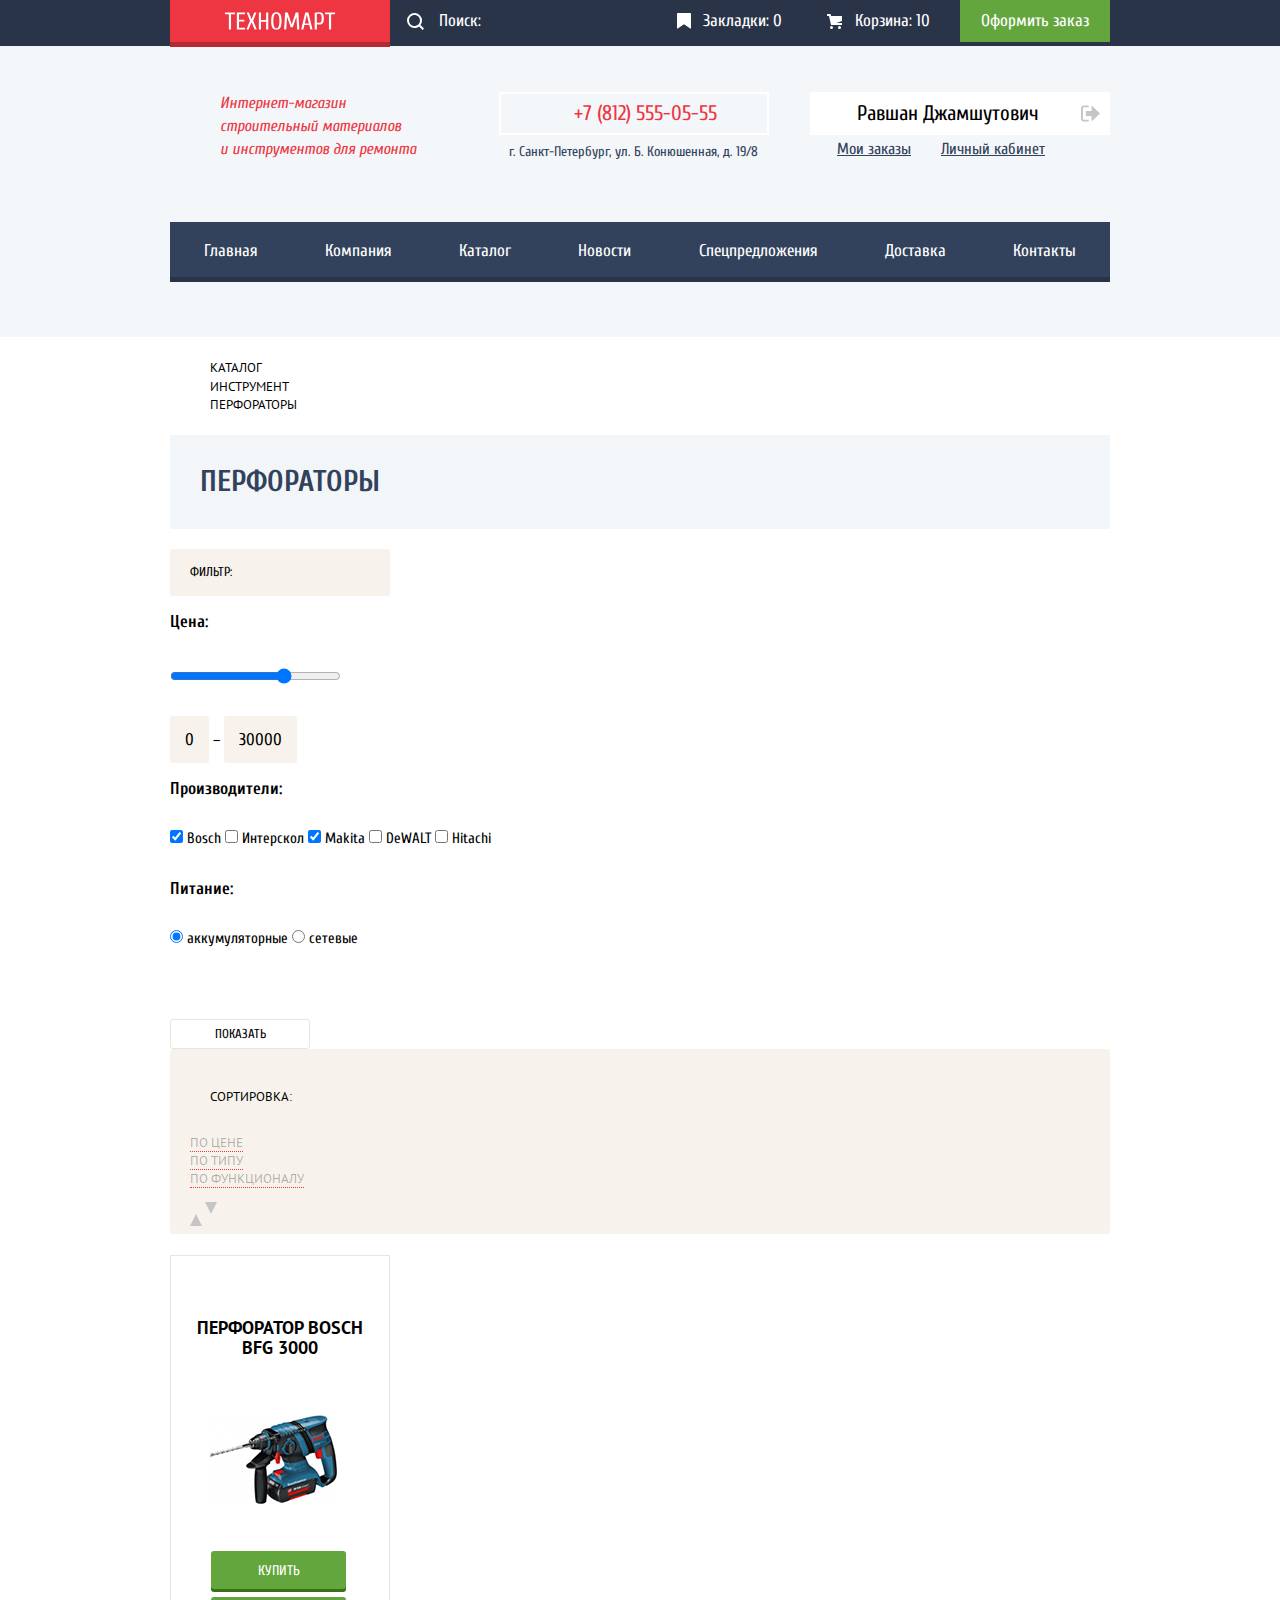
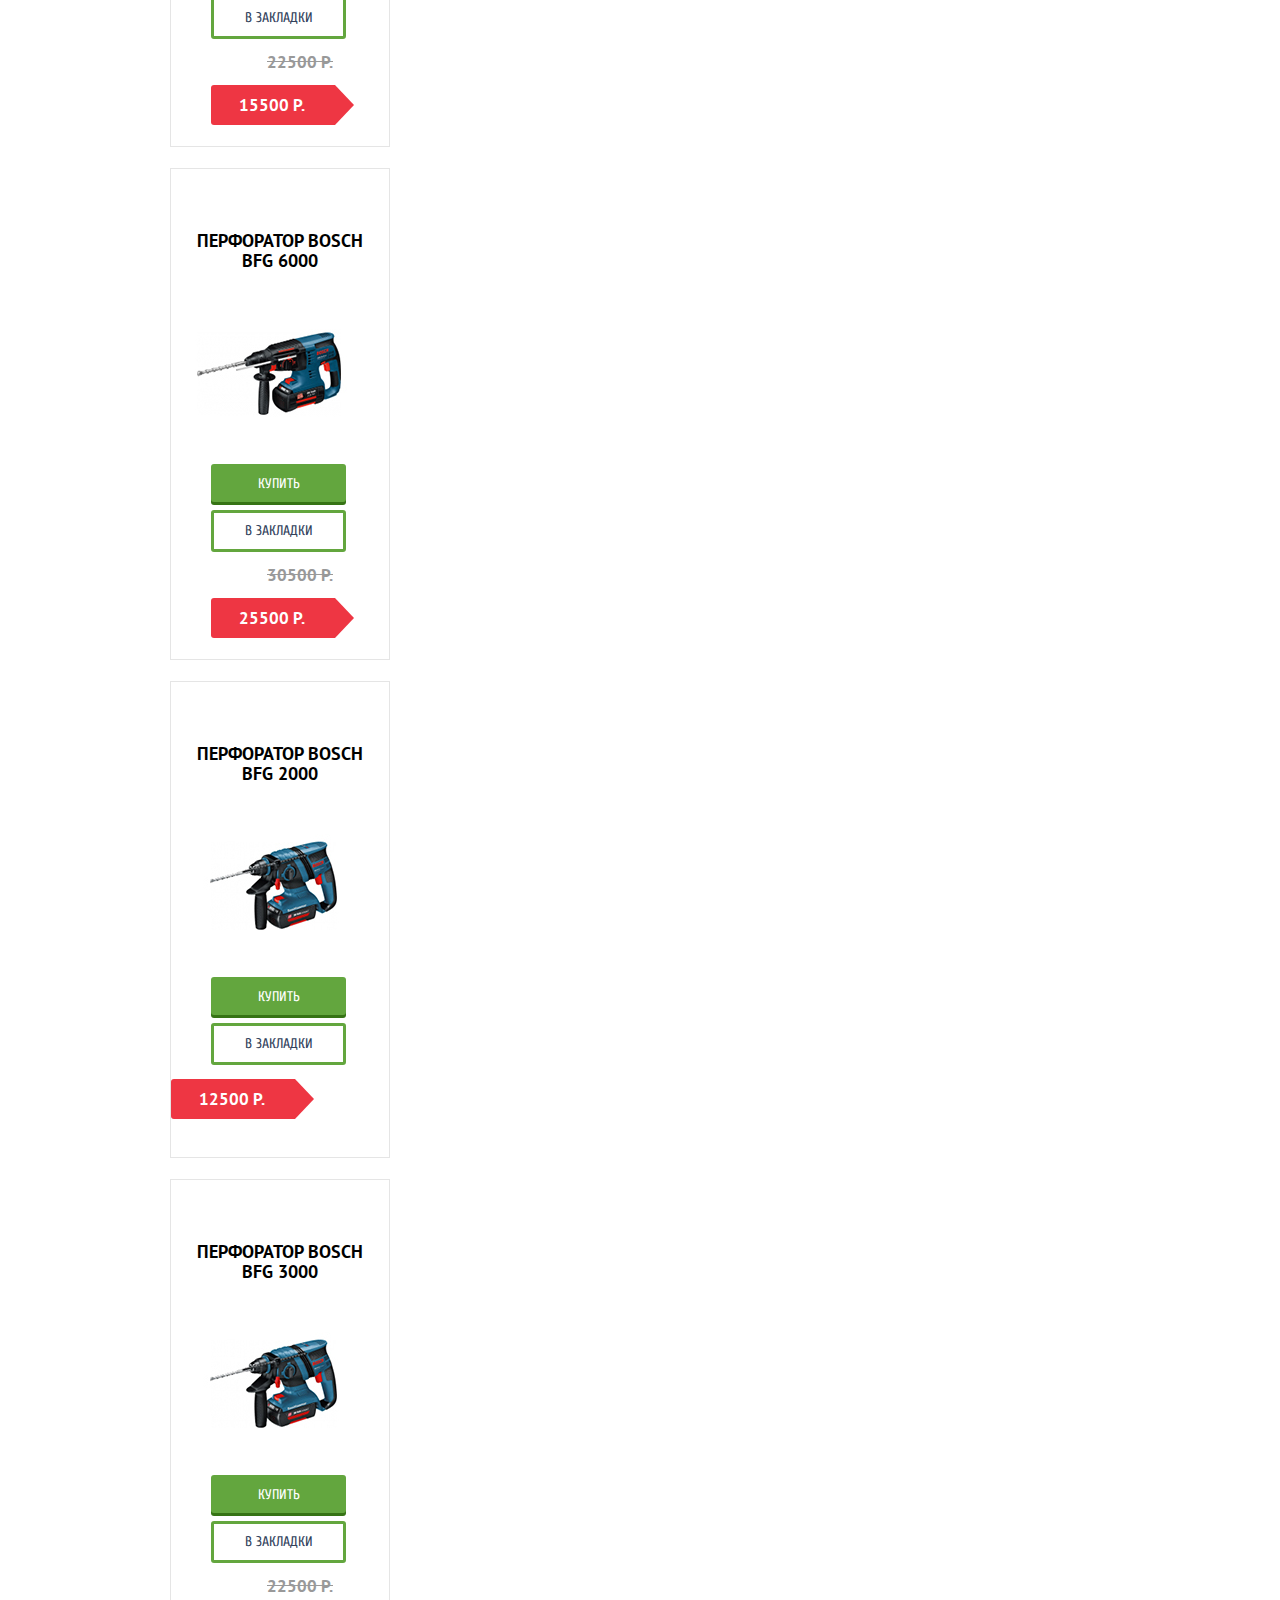
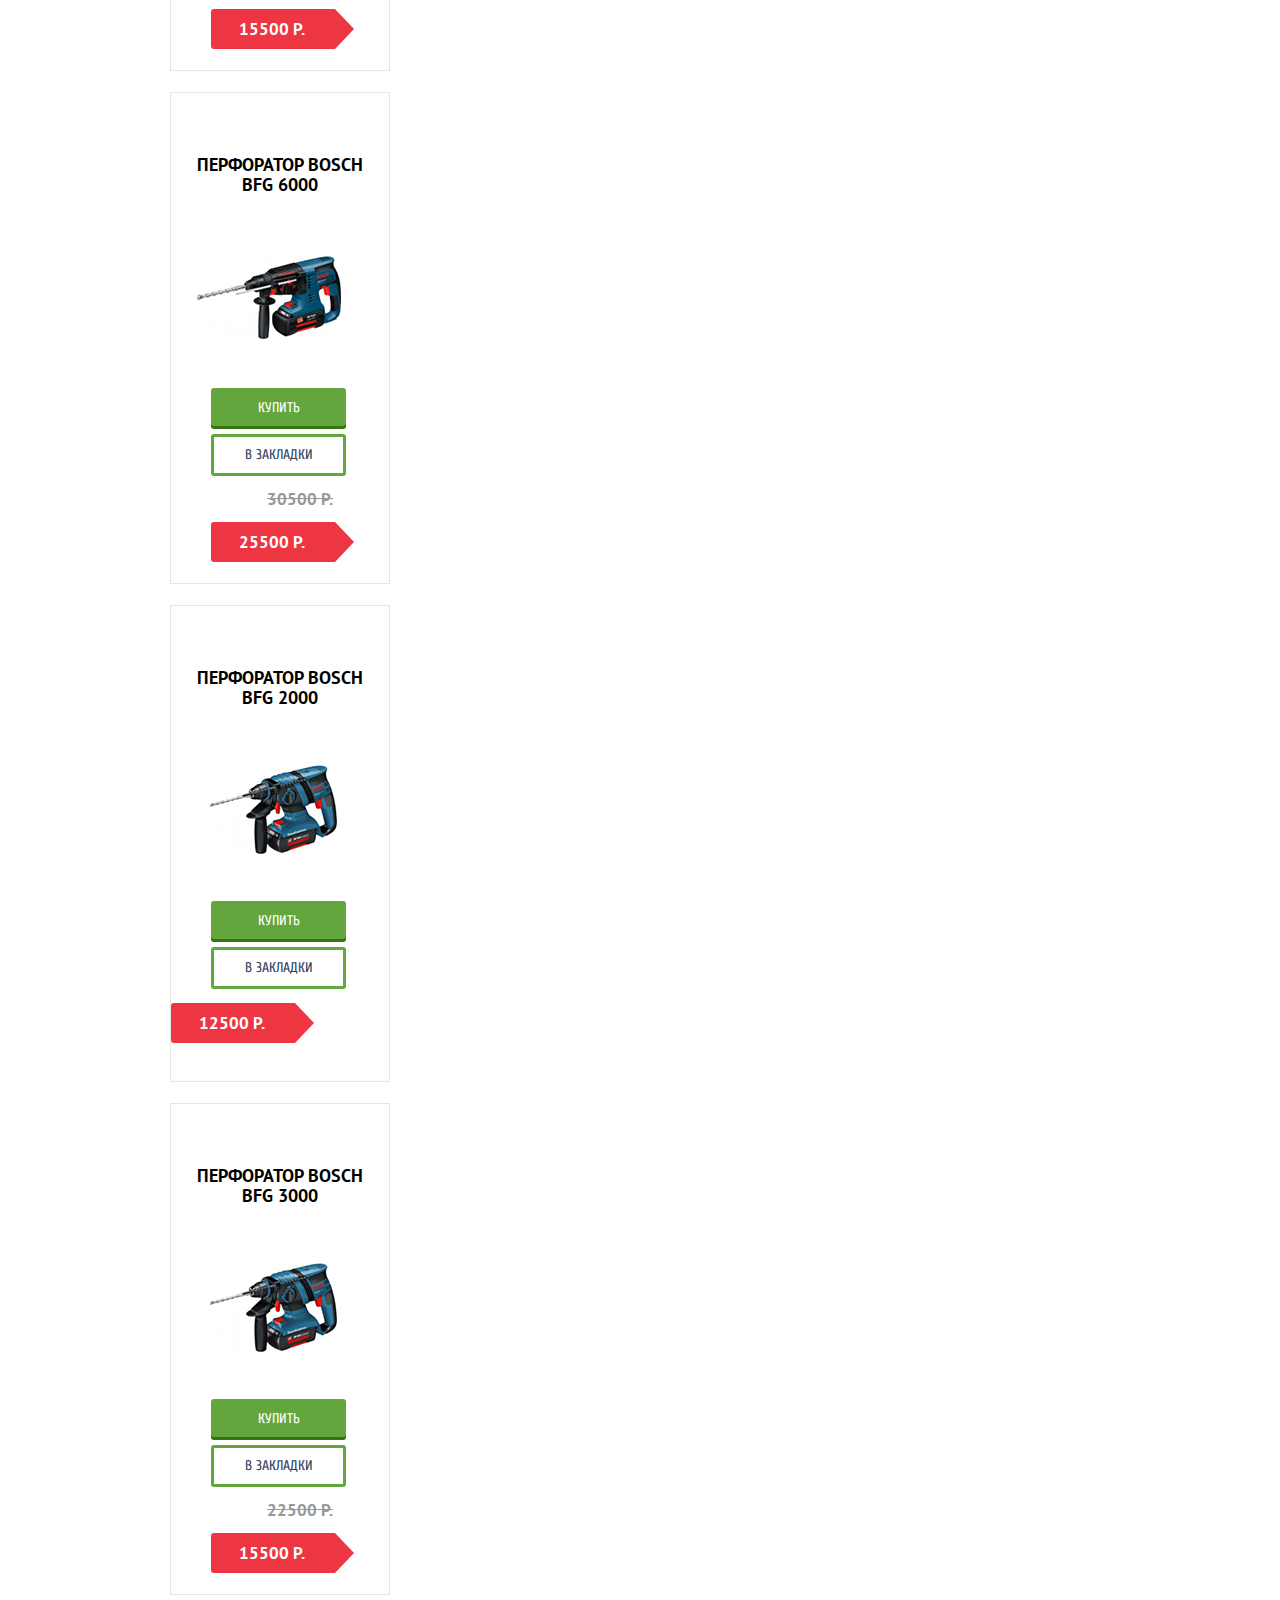
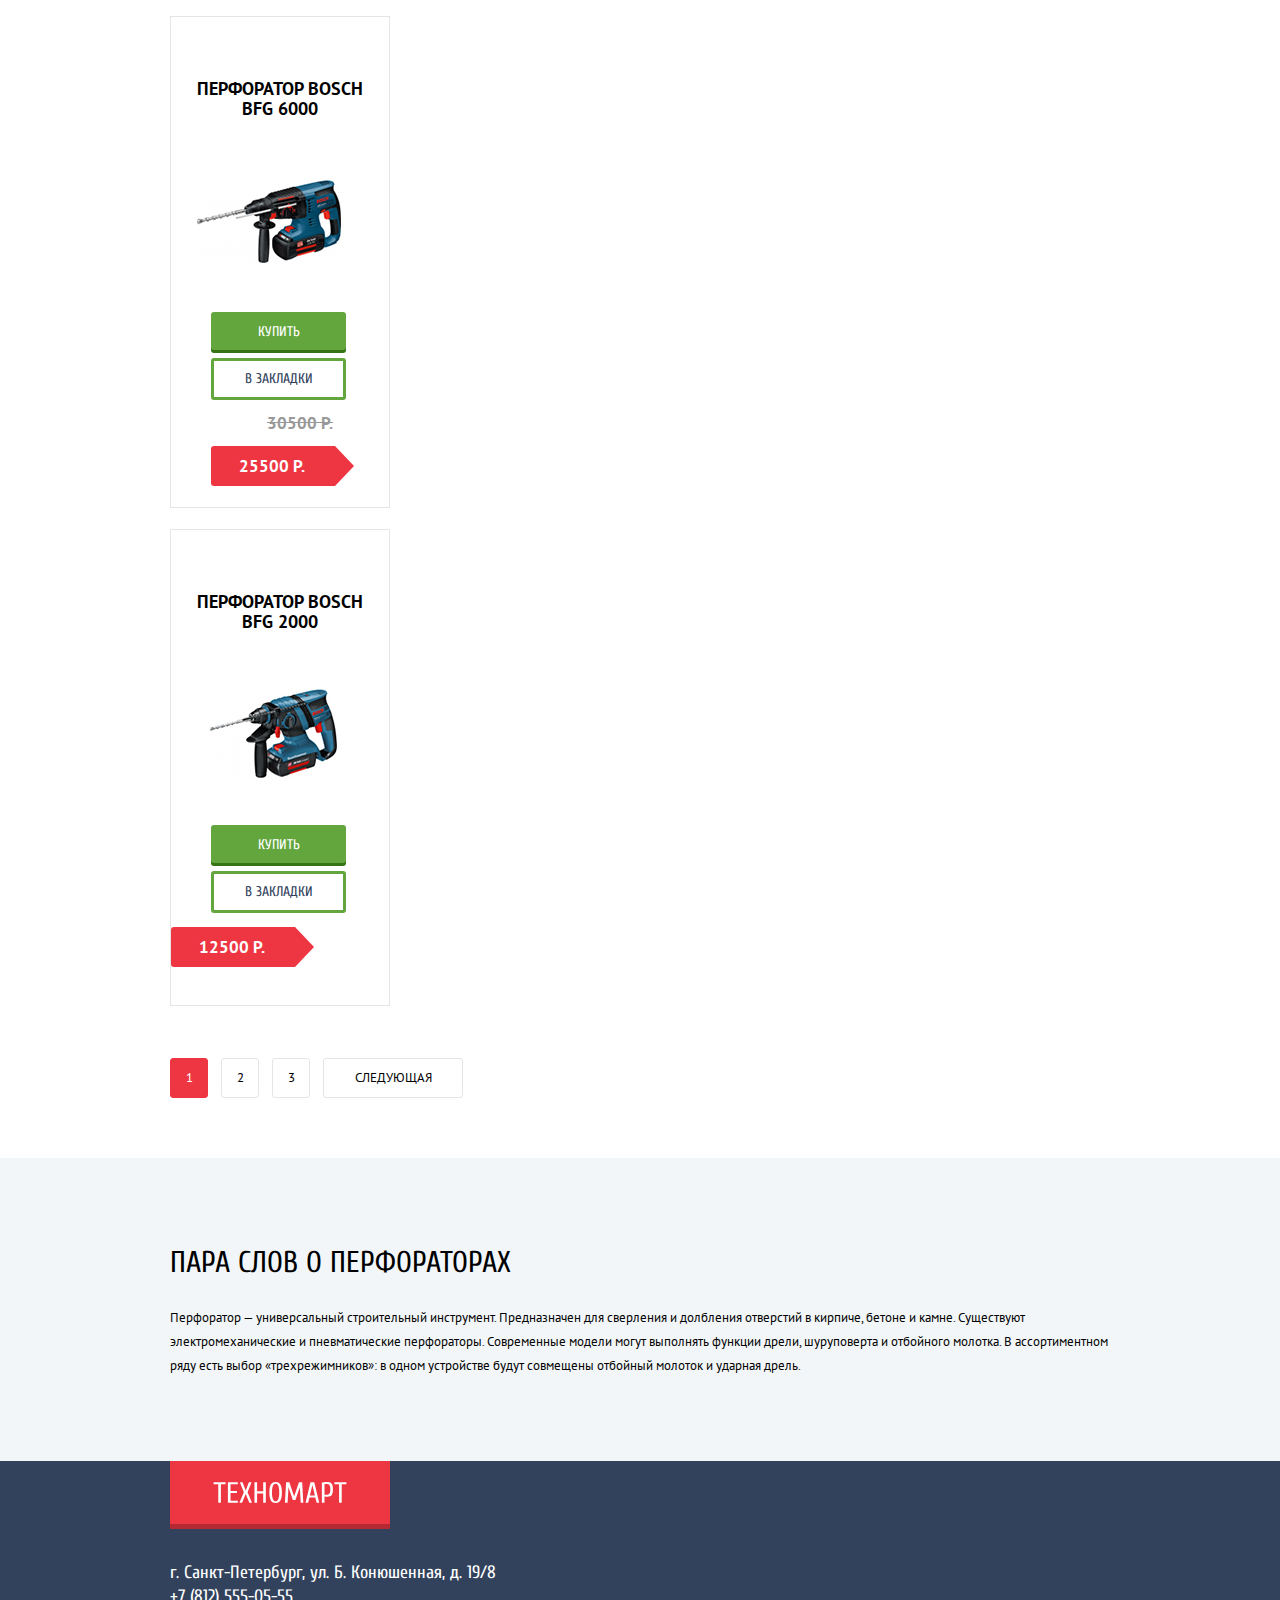
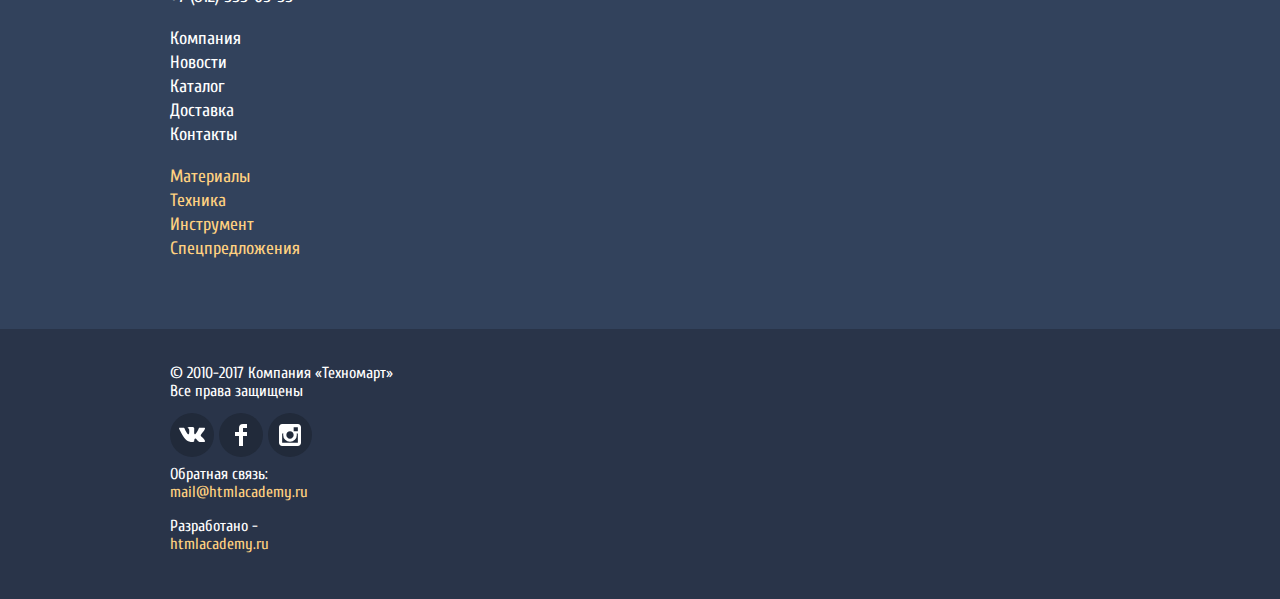
==== commit 6263cab4: "ВН: ссылке на главную в хл.крошках добавлен класс" ====
--- a/inner.html
+++ b/inner.html
@@ -62,7 +62,7 @@
     <main class="inner-main">
       <div class="products-search-container">
         <ul class="breadcrumbs">
-          <li><a href="index.html" aria-label="Главная"></a></li>
+          <li><a class="back-home" href="index.html" aria-label="Главная"></a></li>
           <li><a href="#">Каталог</a></li>
           <li><a href="#">Инструмент</a></li>
           <li class="breadcrumbs-current">Перфораторы</li>
@@ -143,7 +143,7 @@
                   <li><a class="to-cart" href="#">Купить</a></li>
                   <li><a class="bookmark-it" href="#">В закладки</a></li>
                 </ul>
-                <ul>
+                <ul class="prices">
                   <li class="old-price"><del>22500 Р.</del></li>
                   <li class="new-price">15500 Р.</li>
                 </ul>
@@ -157,7 +157,7 @@
                   <li><a class="to-cart" href="#">Купить</a></li>
                   <li><a class="bookmark-it" href="#">В закладки</a></li>
                 </ul>
-                <ul>
+                <ul class="prices">
                   <li class="old-price"><del>30500 Р.</del></li>
                   <li class="new-price">25500 Р.</li>
                 </ul>
@@ -183,7 +183,7 @@
                   <li><a class="to-cart" href="#">Купить</a></li>
                   <li><a class="bookmark-it" href="#">В закладки</a></li>
                 </ul>
-                <ul>
+                <ul class="prices">
                   <li class="old-price"><del>22500 Р.</del></li>
                   <li class="new-price">15500 Р.</li>
                 </ul>
@@ -198,7 +198,7 @@
                   <li><a class="to-cart" href="#">Купить</a></li>
                   <li><a class="bookmark-it" href="#">В закладки</a></li>
                 </ul>
-                <ul>
+                <ul class="prices">
                   <li class="old-price"><del>30500 Р.</del></li>
                   <li class="new-price">25500 Р.</li>
                 </ul>
@@ -224,7 +224,7 @@
                   <li><a class="to-cart" href="#">Купить</a></li>
                   <li><a class="bookmark-it" href="#">В закладки</a></li>
                 </ul>
-                <ul>
+                <ul class="prices">
                   <li class="old-price"><del>22500 Р.</del></li>
                   <li class="new-price">15500 Р.</li>
                 </ul>
@@ -238,7 +238,7 @@
                   <li><a class="to-cart" href="#">Купить</a></li>
                   <li><a class="bookmark-it" href="#">В закладки</a></li>
                 </ul>
-                <ul>
+                <ul class="prices">
                   <li class="old-price"><del>30500 Р.</del></li>
                   <li class="new-price">25500 Р.</li>
                 </ul>
--- a/css/style.css
+++ b/css/style.css
@@ -65,10 +65,11 @@
 
 .header-top-container {
     width: 940px;
-    min-height: 42px;
+    min-height: 42px; 
+/*    height: 42px;*/
     margin-top: 0;
     margin-right: auto;
-    margin-bottom: 0;
+    margin-bottom: 46px;
     margin-left: auto;
     padding-top: 0;
     display: flex;
@@ -76,7 +77,8 @@
     flex-basis: 100%;
     flex-wrap: wrap;
     justify-content: flex-start;
-    align-items: stretch;
+/*    align-items: stretch; */
+    align-items: flex-start;
 }
 
 .header-logo {
@@ -91,13 +93,14 @@
 .header-logo img {
     box-sizing: content-box;
 /*Почему-то исчезли лого вверху и внизу. Решила попробовать сменить значение бокс-сайзинга, и картинка вернулась. Так и должно быть или я придумала костыль?*/
+    margin-top: 0;
     padding-top: 11px;
     padding-bottom: 11px;
     padding-left: 55px;
     padding-right: 55px;
     background-color: #ee3643;
     box-shadow: 0px 5px #b52933;
-    margin-top: 0;
+    
 }
 
 /*a.header-logo img:visited {
@@ -120,17 +123,18 @@
     margin-right: auto;
     margin-bottom: 0;
     margin-left: auto;
+    padding-top: 0;
     display: flex;
-    padding-top: 0;
+    
 }
 
 .header-top-container input {
 /*    min-width: 270px; */
     flex-basis: auto;
     height: 42px;
+    margin-top: 0;
     padding-left: 49px;
     padding-top: 0;
-    margin-top: 0;
     flex-grow: 1;
     
 
@@ -154,6 +158,7 @@
 .header-top-container input:focus {
     color: #000;
     background-color: #fff;
+    outline-width: 0.2px;
     outline-color: #fff;
 }
 
@@ -185,10 +190,13 @@
 
 .cart-navigation {
     margin-top: 0;
-/*    margin-left: 0;
-    margin-bottom: 0; */
-    margin: auto;
-    min-height: 42px;
+    margin-left: 0;
+    margin-bottom: 0;
+/*    margin: auto; */
+    padding-left: 0;
+    padding-top: 0;
+    min-height: 42px; 
+/*    min-height: 100%;*/
     flex-basis: 450px;
     flex-grow: 1;
     list-style: none; 
@@ -196,37 +204,46 @@
     flex-direction: row;
     flex-wrap: wrap;
     justify-content: flex-end;
+    align-items: stretch;
+}
+
+.cart-navigation li { 
+    margin-top: 0;
+    margin-bottom: 0;
+    margin-left: 0;
+    margin-right: 0;
     padding-left: 0;
-    padding-top: 0;
-    
-}
-
-.cart-navigation li { 
-    margin-top: 0;
-    margin-bottom: 0;
     flex-basis: 150px;
+/*    min-height: 100%;*/
+    min-height: 42px; 
     flex-grow: 1;
     display: flex;
     justify-content: center;
-    align-items: center;
+    align-items: flex-start;
 }
 
 .bookmarks,
 .cart,
 .order {
-/*    width: 150px;
-    height: 42px; 
-
-    margin-top: 11px;*/
-    margin-top: 0;
-    flex-basis: 100%;
+/*    min-height: 42px;*/ 
+    min-height: 100%;
+    margin: 0;
+    min-width: 150px;
+/*      flex-basis: 100%; */
     flex-grow: 1;
-    padding-top: 11px;
-    padding-bottom: 13px;
-/*    padding-left: 40px;
+    padding-top: 12px;
+    padding-bottom: 12px;
+ /*    padding-left: 40px;
     padding-right: 22px;*/
     text-align: center;
+    font-size: 17px;
+    line-height: 18px;
     color: #fff;
+}
+
+.bookmarks,
+.cart {
+    padding-left: 15px;
 }
 
 .order {
@@ -251,15 +268,12 @@
     background-color: #518534;
 }
 
-.bookmarks {
-    margin-left: 13px;
-}
-.cart-navigation li:first-child {
+.cart-navigation li:first-of-type {
     background-image: url("../img/icon-bookmark.svg");
     background-repeat: no-repeat;
     background-size: 14px;
     background-position: 17px center;
-    align-self: center;
+    align-self: flex-start;
     
 /*    как задать цвет и прозрачность иконке? 
 opacity 30%
@@ -271,15 +285,14 @@
    
 }
 
-.cart {
-    margin-left: 15px;
-}
+
  
-.cart-navigation li:nth-child(2) {
+.cart-navigation li:nth-of-type(2) {
     background-image: url("../img/icon-cart.svg");
     background-repeat: no-repeat;
     background-size: 15px;
-    background-position: 18px center;
+    background-position: 17px center;
+    align-self: flex-start;
 /*   как задать цвет иконке?
 opacity 30%
 hover 100%
@@ -288,7 +301,7 @@
 }
 
 /*
-!!! между кнопками закладки, корзина и поиск есть зазоры
+.cart-full {background-color: #ee3643;}
 */
 
 /* 
@@ -336,7 +349,7 @@
     color: #ee3643;
     margin-left: 50px;
     margin-right: auto;
-    margin-top: 46px;
+    margin-top: 0;
     flex-basis: 197px;
     flex-grow: 1;
 }
@@ -346,7 +359,7 @@
 /*    margin-left: 39px;*/
      margin-left: auto;
     margin-right: auto;
-    margin-top: 46px;
+    margin-top: 0;
     padding-top: 0;
     flex-basis: 270px;
     flex-grow: 1;
@@ -388,7 +401,7 @@
     line-height: 21px;
     padding-left: 0;
     padding-top: 0;
-    margin-top: 36px;
+    margin-top: 0;
 /*    margin-left: auto;*/ 
     margin-left: 69px;
     display: flex;
@@ -425,7 +438,7 @@
     background-color: #fff;
     padding-top: 11px;
     padding-bottom: 11px;
-    margin-top: 10px;
+    margin-top: 0;
     margin-bottom: 10px;
     padding-right: 25px;
 
@@ -471,7 +484,7 @@
     padding-left: 0;
     padding-right: 0;
     padding-top: 0;
-    margin-top: 46px;
+    margin-top: 0;
     margin-left: auto;
 /*    margin-right: 0;  */
     flex-grow: 1;
@@ -707,7 +720,7 @@
     background-color: rgba(0, 0, 0, 30%);
 }
 
-/* Подключить декор. картинки в промо-блоки*/
+
 
 .slider1 {
     background-color: #685c53;
@@ -1084,8 +1097,9 @@
     font-size: 13px;
     line-height: 18px;
     font-weight: normal;
+    text-transform: uppercase;
     background-color: #f7f3ec;
-    border: 1px solid #f7f3ec;
+    border: 1px solid transparent;
     border-radius: 3px;
     padding-top: 13px;
     padding-bottom: 14px;
@@ -1124,7 +1138,7 @@
 input[type="range"] {
     display: block;
     background-color: #f7f3ec;
-    border: 1px solid #f7f3ec;
+    border: 1px solid transparent;
     border-radius: 3px;
     max-width: 220px;
     max-height: 79px;
@@ -1135,7 +1149,7 @@
     font-size: 17px;
     line-height: 18px;
     background-color: #f7f3ec;
-    border: 1px solid #f7f3ec;
+    border: 1px solid transparent;
     border-radius: 3px;
     width: 95px;
     padding: 13px 14px;
@@ -1162,7 +1176,7 @@
 
 
 a[class^="by-"] {
-    color: #b2b2b2;
+    color: rgba(0, 0, 0, 30%);
     border-bottom: 1px dotted #ee3643;
 }
 
@@ -1283,14 +1297,12 @@
 }
 
 .bookmark-it:hover {
-    border: 3px solid #32425c;
-    /*если меняется только цвет рамки, можем ли мы в этом 
-    свойстве указать только цвет (border-color) или важно полностью?*/
+    border-color: #32425c;
 }
 
 .bookmark-it:active {
-    border-color: #c1c6ce;
-    color: #c1c6ce;
+    border-color: rgba(50, 66, 92, 30%);
+    color: rgba(50, 66, 92, 30%);
 }
 
 .buy-it li {
@@ -1585,14 +1597,14 @@
     padding-right: 21px;
     padding-bottom: 21px;
     padding-left: 21px;
-    border: 1px solid #212a3a;
+    border: 1px solid transparent;
     border-radius: 50%;
 }
 
 .social-button:hover,
 .social-button:active {
     background-color: #ee3643;
-    border: 1px solid #ee3643;
+    border: 1px solid transparent;
 }
 
 .vk {
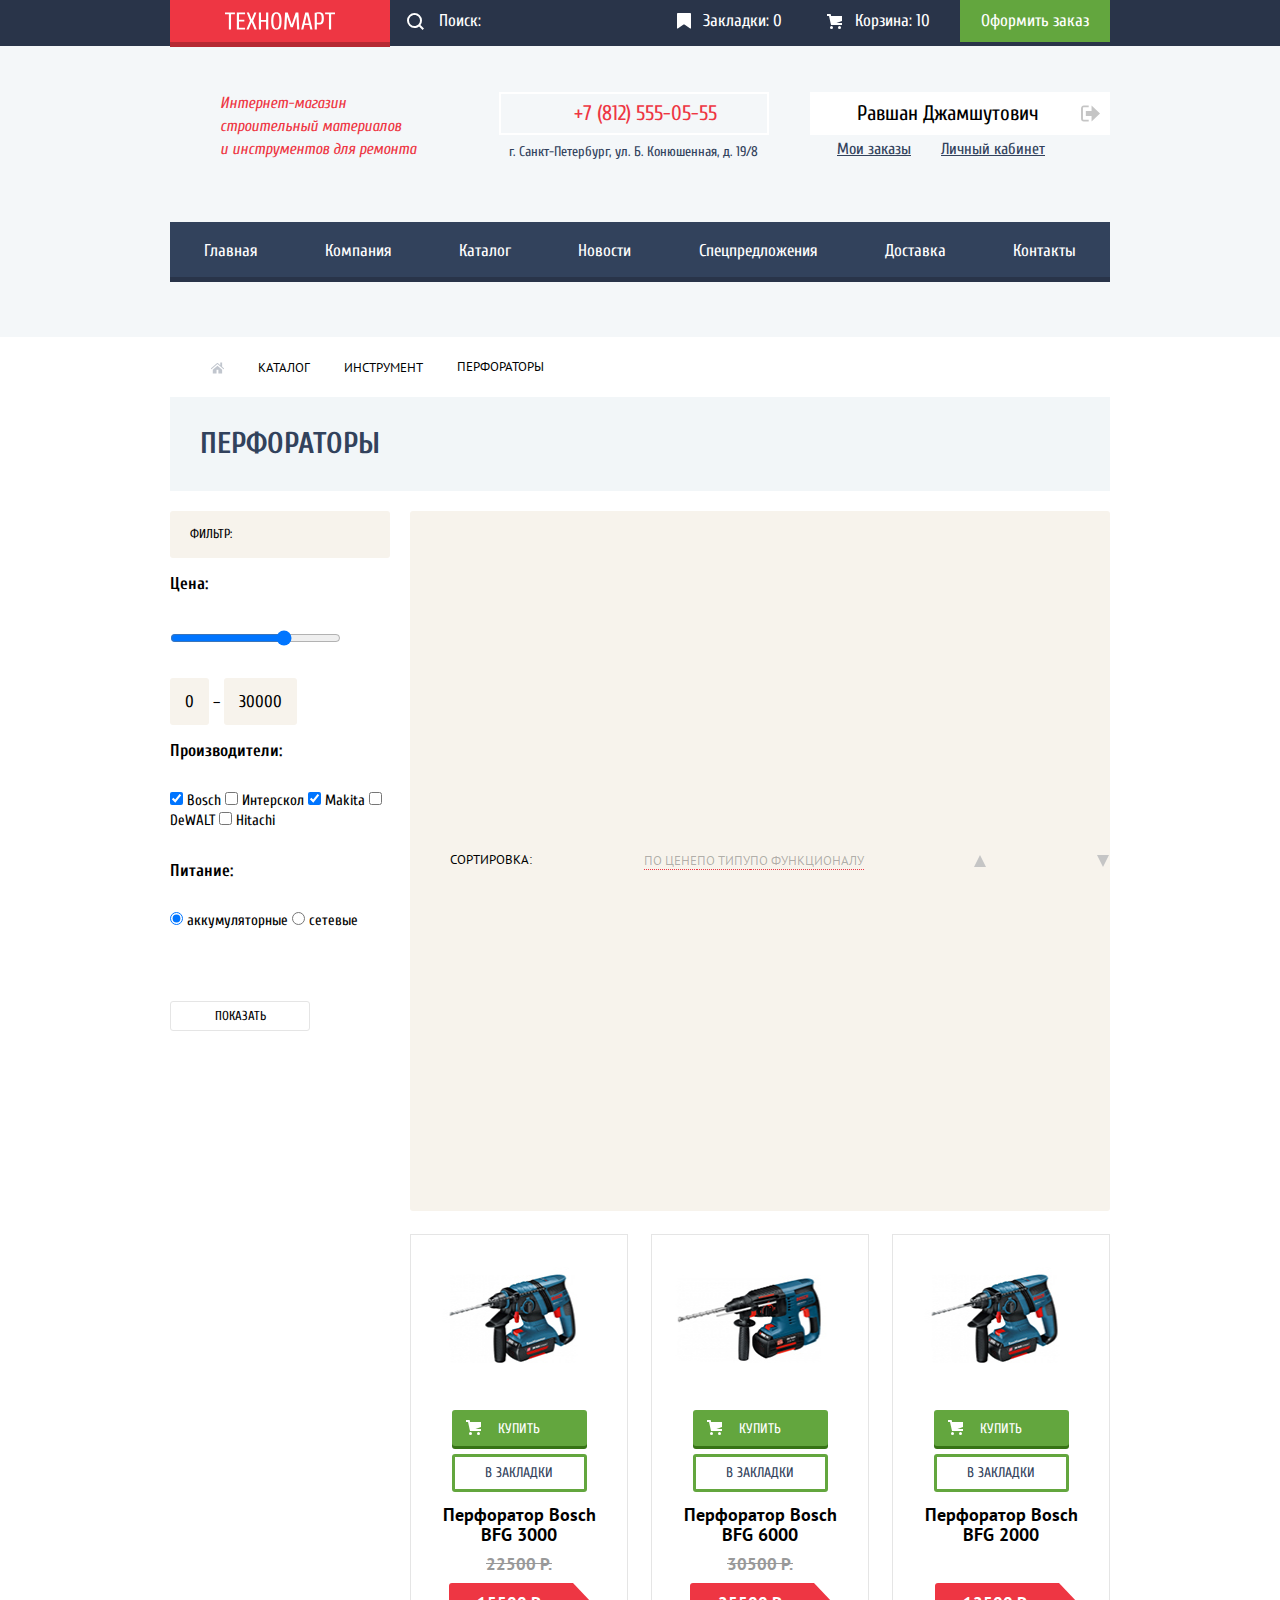
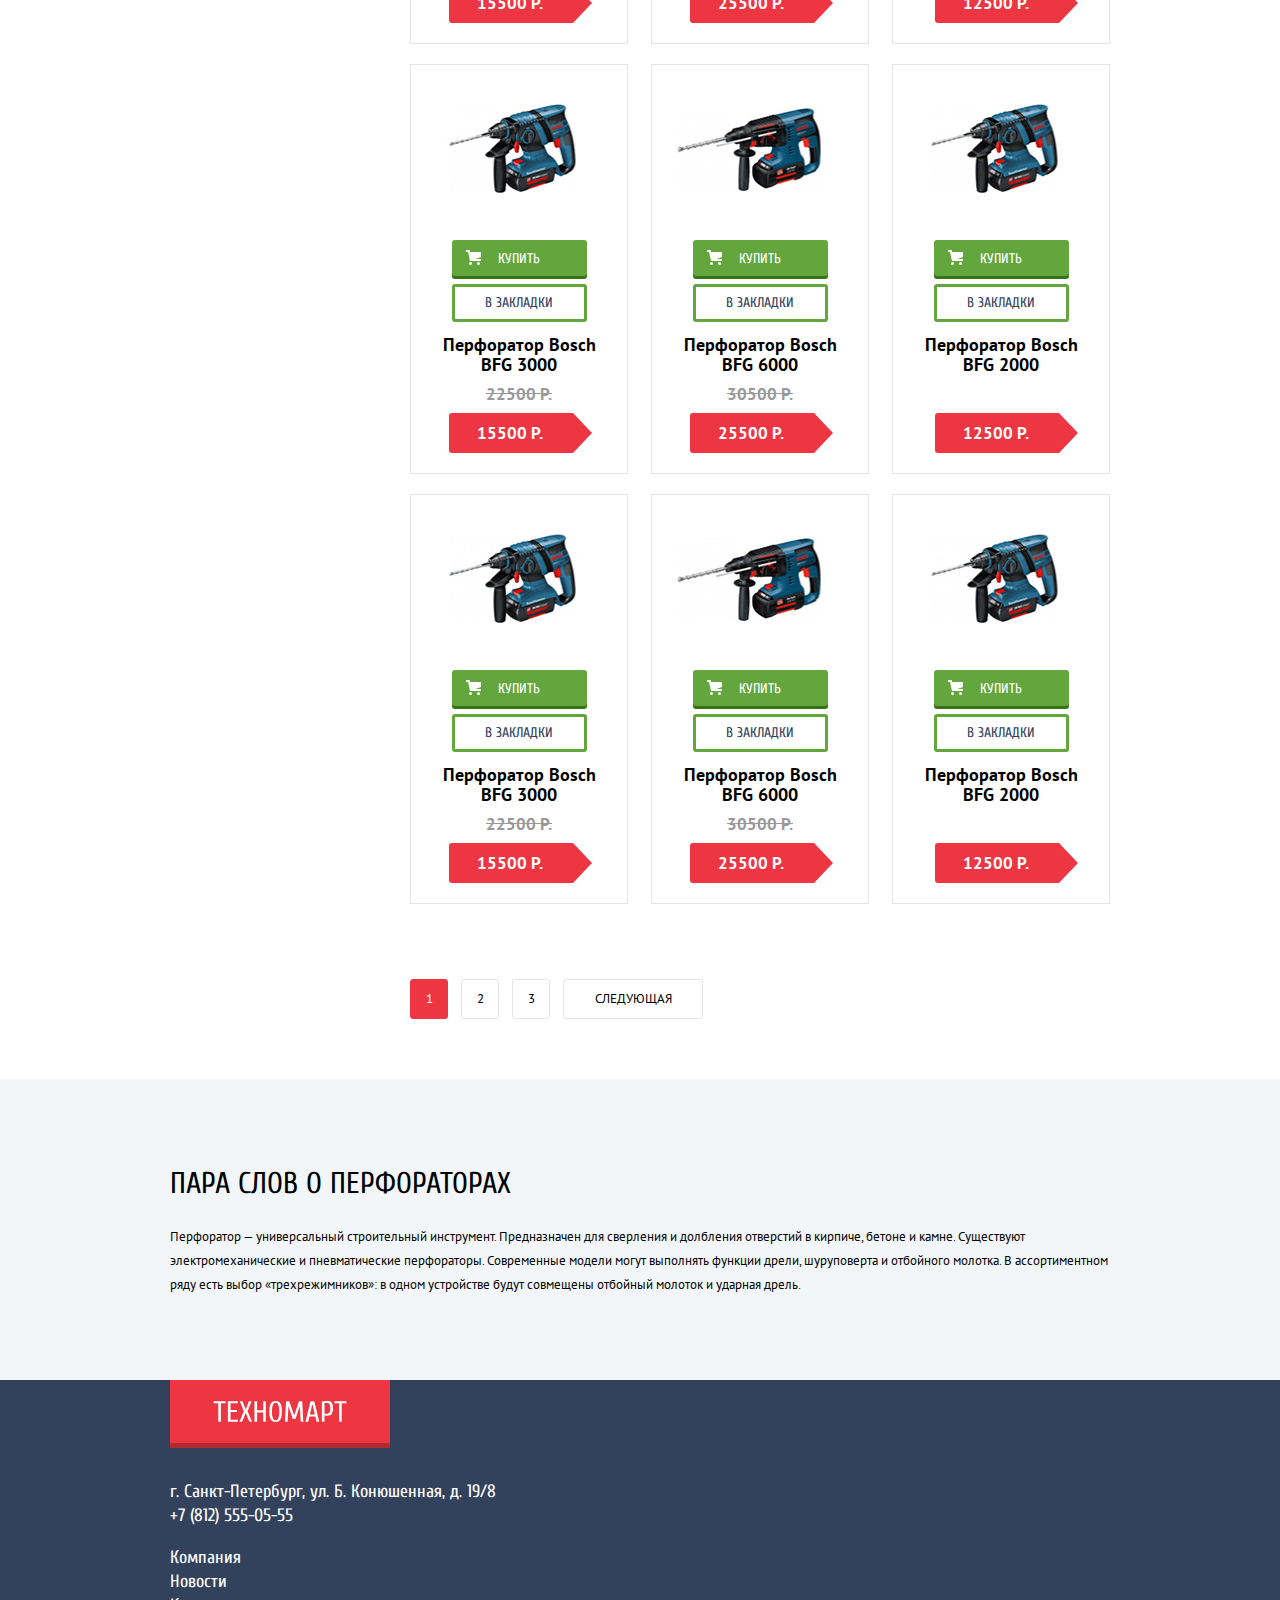
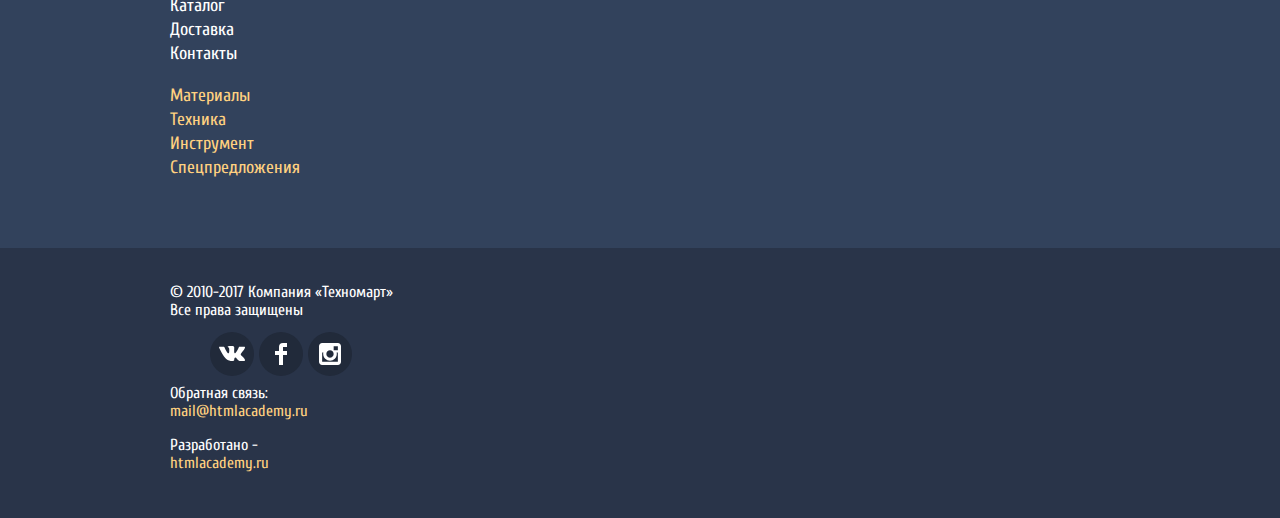
==== commit 70fc9a02: "ВН соцкнопки: убран див" ====
--- a/inner.html
+++ b/inner.html
@@ -306,13 +306,11 @@
             <p>Все права защищены</p>
           </div>
               
-          <div class="footer-social">
-            <ul>
-              <li><a class="social-button vk" href="#" aria-label="Техномарт в Вконтакте"></a></li>
-              <li><a class="social-button fb" href="#" aria-label="Техномарт в Фейсбуке"></a></li>
-              <li><a class="social-button instagram" href="#" aria-label="Техномарт в Инстаграме"></a></li>
+          <ul class="footer-social">
+            <li><a class="social-button vk" href="#" aria-label="Техномарт в Вконтакте"></a></li>
+            <li><a class="social-button fb" href="#" aria-label="Техномарт в Фейсбуке"></a></li>
+            <li><a class="social-button instagram" href="#" aria-label="Техномарт в Инстаграме"></a></li>
           </ul>
-          </div>
         
           <div class="feedback">
             <p class="email">Обратная связь:<br>
@@ -323,7 +321,7 @@
             <a href="https://htmlacademy.ru/intensive/htmlcss">htmlacademy.ru</a>
             </p>
           </div>
-      </div>
+        </div>
       </div>
     </footer>
 
--- a/css/style.css
+++ b/css/style.css
@@ -146,7 +146,7 @@
     background-repeat: no-repeat;
     background-size: 17px 17px;
     background-position: 17px center;
-    /*opacity for icon 30% calm, 100% hover, focus #ee3643*/
+/*    opacity for icon 30% calm, 100% hover, focus #ee3643*/
 }
 
 .header-top-container input:hover,
@@ -165,16 +165,17 @@
 /*
 .header-top-container input::before {
     content: "";
+    display: block;
     position: absolute;
     top: 12px;
-    left: 20px;
+    left: 369px;
     height: 100%;
     width: 17px;
-    background-image: url("../img/icon-search.svg");
+    background-image: url(../img/icon-search.svg);
     background-repeat: no-repeat;
     background-size: 17px 17px;
     background-position: left center;
-    outline: 1px solid white;
+    outline: 1px solid yellow;
      как задать цвет и прозрачность иконке? 
 }*/
 
@@ -613,7 +614,7 @@
     color: rgba(255, 255, 255, 50%);
 }
 
-/* INDEX PAGE PROMO + SLIDERS*/
+/* INDEX PAGE PROMO + SLIDES*/
 main {
     padding-top: 60px;
 /*    padding-bottom: 86px; влияет на внутр.страницу: после голубого блока появился отступ*/
@@ -622,7 +623,53 @@
 .index-promo {
     width: 940px;
     margin: 0 auto;
-    padding-bottom: 85px; 
+    margin-bottom: 75px; 
+/*    display: */
+}
+
+.categories-table {
+    margin-bottom: 53px;
+    display: flex;
+    flex-direction: column;
+    flex-wrap: wrap;
+    width: 940px;
+    justify-content: flex-start;
+/*    align-content: flex-start;
+    align-items: flex-start;*/
+}
+
+.categories-line1,
+.categories-table-line2 { 
+    padding: 0;
+    margin: 0;
+    display: flex;
+    flex-direction: row;
+    justify-content: space-between;
+    align-items: flex-start;
+}
+
+/*
+.categories-table-line2 {
+    display: flex;
+    flex-direction: row;
+    flex-basis: 940px;
+    justify-content: space-between;
+    align-items: flex-start;
+} 
+*/
+
+.categories-line2,
+.slides ul {
+    padding: 0;
+    margin: 0;
+}
+
+.categories-line2 {
+    display: flex;
+    flex-direction: column;
+    flex-wrap: wrap;
+    justify-content: flex-start;
+    align-items: flex-start;
 }
 
 .category h2 {
@@ -630,8 +677,8 @@
     line-height: 30px;
     font-weight: 700;
     color: #fff;
-    margin-top: 27px;
-    margin-bottom: 10px;
+    margin-top: 21px;
+    margin-bottom: 11px;
 }
 
 .materials,
@@ -639,12 +686,13 @@
 .machines,
 .discounts,
 .delivery {
-    display: inline-block;
+    
     width: 300px;
+    min-height: 123px;
     padding-left: 23px;
-/*    padding-top: 26px; */
     padding-bottom: 22px;
-    margin-bottom: 20px;
+    margin-left: 10px;
+    margin-bottom: 10px;
 }
 
 .materials {
@@ -653,7 +701,9 @@
     background-repeat: no-repeat;
     background-position: 85% 50%;
     background-size: 44px 65px;
-    
+    margin-left: 0;
+    margin-right: 10px;
+
 }
 
 .tools {
@@ -662,6 +712,7 @@
     background-repeat: no-repeat;
     background-position: 85% 50%;
     background-size: 75px 61px;
+    margin-right: 10px;
 }
 
 /*
@@ -694,6 +745,8 @@
     background-repeat: no-repeat;
     background-position: 85% 50%;
     background-size: 59px 72px;
+    margin-top: 10px;
+    margin-bottom: 10px;
 }
 
 .delivery {
@@ -702,6 +755,8 @@
     background-repeat: no-repeat;
     background-position: 85% 50%;
     background-size: 78px 63px;
+    margin-top: 10px;
+    margin-bottom: 0;
 }
 
 .category a {
@@ -720,35 +775,50 @@
     background-color: rgba(0, 0, 0, 30%);
 }
 
-
-
-.slider1 {
+.slides {
+    flex-basis: 620px;
+    margin: 0;
+    padding: 0;
+}
+
+.slide1,
+.slide2 {
+    margin: 0;
+    margin-top: 10px;
+    display: flex;
+    flex-direction: column;
+    flex-basis: 620px;
+    flex-wrap: wrap;
+    justify-content: flex-start;
+    align-items: flex-start;
+}
+
+.slide1 {
     background-color: #685c53;
     background-image: url("../img/hammer-drill.jpg");
+    background-repeat: no-repeat;
+    background-size: 620px 266px;
+    background-position: contain;
+    width: 620px;
+    height: 266px;
+    /*Такие абсолютные размеры точно можно задавать, 
+    чтобы избежать растягивания фона до правого марджина?*/
+    padding-left: 25px;
+    margin-right: 10px;
+/*    margin-bottom: 10px; */
+}
+
+.slide2 {
+    background-color: #685c53;
+    background-image: url("../img/drill.jpg");
     background-repeat: no-repeat;
     background-size: 620px 268px;
     background-position: contain;
     width: 620px;
-    height: 268px;
-    /*Такие абсолютные размеры точно можно задавать, 
-    чтобы избежать растягивания фона до правого марджина?*/
-    padding-top: 25px;
-    padding-bottom: 34px;
+    height: 266px;
     padding-left: 25px;
-    margin-bottom: 10px;
-}
-
-.slider2 {
-    background-color: #685c53;
-    background-image: url("../img/drill.jpg");
-    background-repeat: no-repeat;
-    background-size: 620px 268px;
-    background-position: contain;
-    width: 620px;
-    height: 268px;
-    padding-top: 25px;
-    padding-bottom: 34px;
-    padding-left: 25px;
+    margin-right: 10px;
+/*    margin-bottom: 10px; */
 }
 
 .slides h2 {
@@ -756,8 +826,8 @@
     line-height: 36px;
     text-transform: uppercase;
     color: #fff;
-    margin-top: 0;
-    margin-bottom: 5px;
+    margin-top: 23px;
+    margin-bottom: 3px;
 }
 
 .slides p {
@@ -769,13 +839,13 @@
 
 .open {
     width: 195px;
-    position: relative;
-    top: 110px;
+    margin-top: auto;
+    margin-bottom: 20px;
 }
 /* Не знаю, законно ли это, как легко ломается, но */
 
-.slider-button-left::before,
-.slider-button-right::before {
+.slide-button-left::before,
+.slide-button-right::before {
     content: "";
     font-size: 0px;
     padding-top: 16px;
@@ -787,27 +857,27 @@
     
 }
 
-.slider-button-left {
+.slide-button-left {
     transform: rotate(135deg);
     -webkit-transform: rotate(135deg);
     -ms-transform: rotate(135deg);
     transform-origin: 50% 50%;
 }
 
-.slider-button-right {
+.slide-button-right {
     transform: rotate(-135deg);
     -webkit-transform: rotate(-135deg);
     -ms-transform: rotate(-135deg);
     transform-origin: 50% 50%;
 }
 
-.slider-pagination-list {
+.slide-pagination-list {
     list-style: none;
 }
-.slider-pagination-list li {
+.slide-pagination-list li {
     display: inline;
 }
-.slider-pagination-list li:first-of-type::before {
+.slide-pagination-list li:first-of-type::before {
     content: "";
     font-size: 0px;
     padding-top: 5px;
@@ -819,7 +889,7 @@
     background-color: #fff;
    }
 
-.slider-pagination-current::after {
+.slide-pagination-current::after {
     content: "";
     font-size: 0px;
     padding-top: 5px;
@@ -835,15 +905,21 @@
 /* INDEX POPULAR PRODUCTS AND BRANDS*/
 .heading-popular {
     background-color: #f9f5f0;
-    padding-top: 30px;
+    padding-top: 25px;
     padding-right: 24px;
-    padding-bottom: 30px;
+    padding-bottom: 25px;
     padding-left: 30px;
-
+    margin-bottom: 10px;
+    display: flex;
+    flex-direction: row;
+    flex-basis: 940px;
+    justify-content: space-between;
+    align-items: center;
 }
 
 .heading-popular h2 {
     margin-top: 0;
+    margin-bottom: 0;
     font-size: 30px;
     line-height: 30px;
     font-weight: 400;
@@ -854,56 +930,48 @@
 .popular-brands,
 .popular-products {
     width: 253px;
-}
-/*
+    margin-left: auto;
+}
+
+.popular-products-list,
 .popular-brands-list {
-
-}
-*/
+    display: flex;
+    flex-direction: row;
+    flex-basis: 940px;
+    justify-content: space-between;
+    flex-wrap: wrap;
+    margin-top: 10px;
+    margin-bottom: 10px;
+
+}
+
 .popular-brands-list li {
     border: 1px solid #e5e5e5;
     width: 218px;
     height: 143px;
-    
-    margin-bottom: 20px;
-}
-/*изменить правила, чтобы вся карточка была ссылкой*/
+    margin-top: 10px;
+    margin-bottom: 10px;
+    display: flex;
+    flex-direction: column;
+    justify-content: center;
+    flex-basis: 218px;
+    align-items: stretch;
+}
+
 .popular-brands-list a {
-    
-    vertical-align: middle;
-    text-align: center;
-    margin: 0 auto;
-}
-
-/*
-.bosch {
-    border: 1px solid transparent;
-    padding-top: 80px;
-    padding-right: 45px;
-    padding-bottom: 45px;
-    padding-left: 45px;
-    position: relative;
-    top: 55px;
-}
-*/
+    display: flex;
+    flex-direction: column;
+    justify-content: center;
+    align-items: center;
+}
 
 .popular-brands-list img {
-/*  so-so
-    position: relative;
-    top: 50%;
-    left: 50%;
-*/
     margin: 0 auto;
     background-color: #e5e5e5;
-
-/*  не получается спозиционировать по центру (в li лежит a, оборачивающая img  
-    object-position: 50% 50%;
-    object-fit: contain;
-*/    
 }
 
 .index-extra-services {
-    padding-top: 60px;
+    padding-top: 60px; /* top padding is ~20px bigger in fact, though the value is right*/
     padding-bottom: 98px;
     background-color: #f4f7f9;
 
@@ -914,10 +982,21 @@
     margin: 0 auto;
 }
 
+.services-flexcontainer {
+    margin-top: 70px;
+    overflow: visible;
+    display: flex;
+    flex-direction: row;
+/*    justify-content: space-between;*/ 
+justify-content: flex-start;
+    align-items: flex-start;
+    flex-wrap: wrap;
+}
+
 .services-tabs {
     list-style: none;
-    padding-left: 0;
-    margin-top: 70px;
+    padding: 0;
+    margin: 0;
 }
 
 .services-tabs button {
@@ -956,28 +1035,89 @@
     line-height: 36px;
     color: #32425c;
     text-transform: uppercase;
-    margin-bottom: 30px;
+    margin-bottom: 18px;
+    margin-top: 0;
 }
 
 .services-descriptions {
     list-style: none;
-    padding-left: 0;
+    padding: 0;
+    margin: 0;
+}
+
+.services-delivery-container,
+.services-guarantee-container,
+.services-loan-container {
+    margin-left: 80px;
+    margin-right: auto;
 }
 
 .services-delivery-container p,
 .services-loan-container p  {
     width: 280px;
-    margin-top: 30px;
-    margin-bottom: 30px;
+    margin-top: 15px;
+    margin-bottom: 20px;
 }
 
 .services-guarantee-container p {
     width: 380px;
-    margin-top: 30px;
+    margin-top: 10px;
 }
 
 .loan-request {
     width: 195px;
+    margin-top: 23px;
+}
+
+.services-delivery-container::after {
+    content: "";
+    display: block;
+    position: absolute;
+    top: 2174px;
+    left: 675px;
+/*    flex-direction: row;
+    justify-content: flex-end; margin-left: auto;*/
+    width: 468px;
+    height: 261px;
+    
+    background-image: url(../img/delivery-lory.png);
+    background-repeat: no-repeat;
+    background-size: 468px 261px;
+    background-position: 0px 0px;
+}
+
+.services-guarantee-container::after {
+    content: "";
+    display: block;
+    position: absolute;
+    top: 2154px;
+    left: 755px;
+/*    flex-direction: row;
+    justify-content: flex-end; margin-left: auto;*/
+    width: 468px;
+    height: 261px;
+    
+    background-image: url(../img/guarantee.png);
+    background-repeat: no-repeat;
+    background-size: 389px 283px;
+    background-position: 0px 0px;
+}
+
+.services-loan-container::after {
+    content: "";
+    display: block;
+    position: absolute;
+    top: 2154px;
+    left: 678px;
+/*    flex-direction: row;
+    justify-content: flex-end; margin-left: auto;*/
+    width: 465px;
+    height: 285px;
+    
+    background-image: url(../img/loan.png);
+    background-repeat: no-repeat;
+    background-size: 465px 285px;
+    background-position: 0px 0px;
 }
 
 /*INDEX PAGE about us */
@@ -1007,7 +1147,7 @@
     line-height: 24px;
     color: #000;
 /*    max-width: 520px; for index-about-us block*/
-    margin-top: 28px;
+    margin-top: 26px;
 }
 
 .index-about-us ul {
@@ -1048,26 +1188,65 @@
 .products-search-container {
     width: 940px;
     margin: 0 auto;
+    display: flex;
+    flex-direction: row;
+    justify-content: flex-start;
+    flex-wrap: wrap;
 }
 
 .breadcrumbs {
     margin-top: 21px;
-    margin-bottom: 21px;
+    margin-bottom: 10px;
     list-style: none;
+    text-transform: uppercase;
+    display: flex;
+    flex-direction: row;
+    flex-wrap: wrap;
+    flex-basis: 940px;
+    justify-content: flex-start;
+
+}
+
+.breadcrumbs li {
+    margin-left: 17px;
+    margin-right: 17px;
+}
+
+.breadcrumbs li:first-child {
+    margin-left: 0;
 }
 
 .breadcrumbs a,
 .breadcrumbs-current,
-section.suggestions {
+.suggestions {
     font-family: "PT Sans", "Arial", sans-serif;
     font-size: 13px;
     line-height: 18px;
     color: #000;
-    text-transform: uppercase;
-}
-
-.breadcrumbs a:first-of-type {
-    background-image: url("img/icon-home.svg");
+    
+}
+
+.suggestions {
+    margin-top: 10px;
+    display: flex;
+    flex-direction: column;
+    flex-basis: 700px;
+    width: 700px;
+    flex-wrap: wrap;
+    justify-content: flex-start;
+    align-content: stretch; /* ? */
+}
+
+.back-home {
+    padding-top: 7px;
+    padding-right: 7px;
+    padding-bottom: 7px;
+    padding-left: 7px;
+
+    background-image: url(../img/icon-home.svg);
+    background-repeat: no-repeat;
+    background-size: 14px 12px;
+    background-position: 0 center;
 }
 
 .catalog-group {
@@ -1080,17 +1259,27 @@
     padding-left: 30px;
     padding-top: 32px;
     padding-bottom: 32px;
-    margin-top: 21px;
+    margin-top: 10px;
+    margin-bottom: 10px;
+    flex-basis: 940px;
 }
 
 /* FILTERS */
 
-/*
+
 aside {
-    max-width: 220px;
     margin-right: 20px;
-}
-*/
+    margin-top: 10px;
+    flex-direction: column;
+    flex-basis: 220px;
+/*    max-width: 220px; */
+    justify-content: flex-start;
+}
+
+.filter {
+    margin-top: 0;
+}
+
 .filter, 
 .sort-by h2,
 .sort-by {
@@ -1106,9 +1295,6 @@
     padding-left: 19px;
 }
 
-.filter {
-    max-width: 220px;
-} 
 
 .price-filter label,
 .brand-filter h3,
@@ -1174,6 +1360,20 @@
     margin-top: 70px;
 }
 
+.sort-by {
+    display: flex;
+    flex-direction: row;
+/*    flex-wrap: wrap; */
+    flex-basis: 700px;
+    justify-content: space-between;
+    align-items: center;
+}
+
+.sort-by ul {
+    display: flex;
+    flex-direction: row;
+
+}
 
 a[class^="by-"] {
     color: rgba(0, 0, 0, 30%);
@@ -1227,6 +1427,16 @@
 
 .sort-gt:active {
     border-top: 12px solid #ee3643;
+}
+
+.search-results {
+    display: flex;
+    flex-direction: row;
+    flex-basis: 700px;
+    width: 700px;
+/* wider than 700px in the browser now*/
+    flex-wrap: wrap;
+    justify-content: space-between;
 }
 
 /* PRODUCT CARDS and THEIR BUTTONS + regular crimson buttons*/
@@ -1248,8 +1458,8 @@
     border: 1px solid transparent;
     border-radius: 3px;
     color: #fff;
-    padding-top: 10px;
-    padding-bottom: 10px;
+    padding-top: 9px;
+    padding-bottom: 9px;
 }
 
 .button:hover {
@@ -1266,9 +1476,13 @@
     border-bottom: 1px solid transparent;
     border-radius: 3px;
     width: 135px;
-    padding-top: 11px;
-    padding-bottom: 8px;
+    padding-top: 10px;
+    padding-bottom: 7px;
     box-shadow: 0 3px 0 0 #367315;
+    background-image: url(../img/icon-cart.svg);
+    background-repeat: no-repeat;
+    background-size: 15px 15px;
+    background-position: 14px center;
 /* button size 135px x 35px + 3px bottom border 
 ??? word is 10px high, though the font size is 14px*/
 }
@@ -1281,9 +1495,10 @@
 
 .to-cart:active {
     background-color: #518534;
-    padding-top: 11px;
-    padding-bottom: 11px;
+    padding-top: 10px;
+    padding-bottom: 10px;
     box-shadow: none;
+/* во время клика увеличивается нижний отступ до след. кнопки "в закладки"*/
 }
 
 .bookmark-it {
@@ -1291,8 +1506,8 @@
     background-color: #fff;
     border: 3px solid #63a63e;
     border-radius: 3px;
-    padding-top: 9px;
-    padding-bottom: 9px;
+    padding-top: 7px;
+    padding-bottom: 7px;
     width: 135px;
 }
 
@@ -1316,7 +1531,8 @@
 }
 */
 
-.categories-table,
+.categories-line1,
+.categories-line2,
 .slides ul,
 .sort-by ul,
 .search-results,
@@ -1329,22 +1545,30 @@
 отсуствия маркировки*/
 }
 
-.categories-table,
+.categories-line1,
+.categories-line2,
 .slides ul,
 .sort-by ul,
 .search-results,
 .popular-brands-list,
-.popular-products-list {
+.popular-products-list,
+.buy-it,
+.prices {
     padding-left: 0;
 }
 
 .product-card {
     border: 1px solid #e5e5e5;
-    width: 220px;
-    margin-top: 21px;
-    padding-top: 44px;
-    padding-bottom: 21px;
+    margin-top: 10px;
+    margin-bottom: 10px;
+/*    padding-top: 44px;
+    padding-bottom: 21px; */
     overflow: hidden;
+    display: flex;
+    flex-direction: column;
+    flex-basis: 218px;
+    justify-content: flex-start;
+    align-content: center;
 }
 
 /* так не работает
@@ -1355,6 +1579,21 @@
                 0px 23px 10px #ccced3;
 }
 */
+
+.product-card img {
+    order: 0;
+    margin-bottom: 5px;
+}
+
+.buy-it {
+    order: 1;
+}
+
+.prices,
+.new-price {
+    order: 3;
+    margin-bottom: 20px;
+}
 
 .product-card h3 a,
 .product-card h3 {
@@ -1364,6 +1603,9 @@
     font-weight: 700;
     color: #000;
     text-align: center;
+    order: 2;
+    margin-top: 5px;
+    margin-bottom: 0;
 }
 
 .product-card ul {
@@ -1376,7 +1618,7 @@
     font-size: 17px;
     line-height: 18px;
     font-weight: 700;
-    margin-top: 14px;
+    margin-top: 10px;
     
 }
 
@@ -1401,8 +1643,9 @@
 сняла в макете паддинги новой цены, но почему-то в браузере они выглядят гораздо больше*/
 }
 
-.new-price p {
-    margin-left: 43px; /* НЕ РАБОТАЕТ АААААА*/
+p.new-price  {
+    margin-left: 42px;
+    margin-top: auto;
 }
 
 .new-price::after {
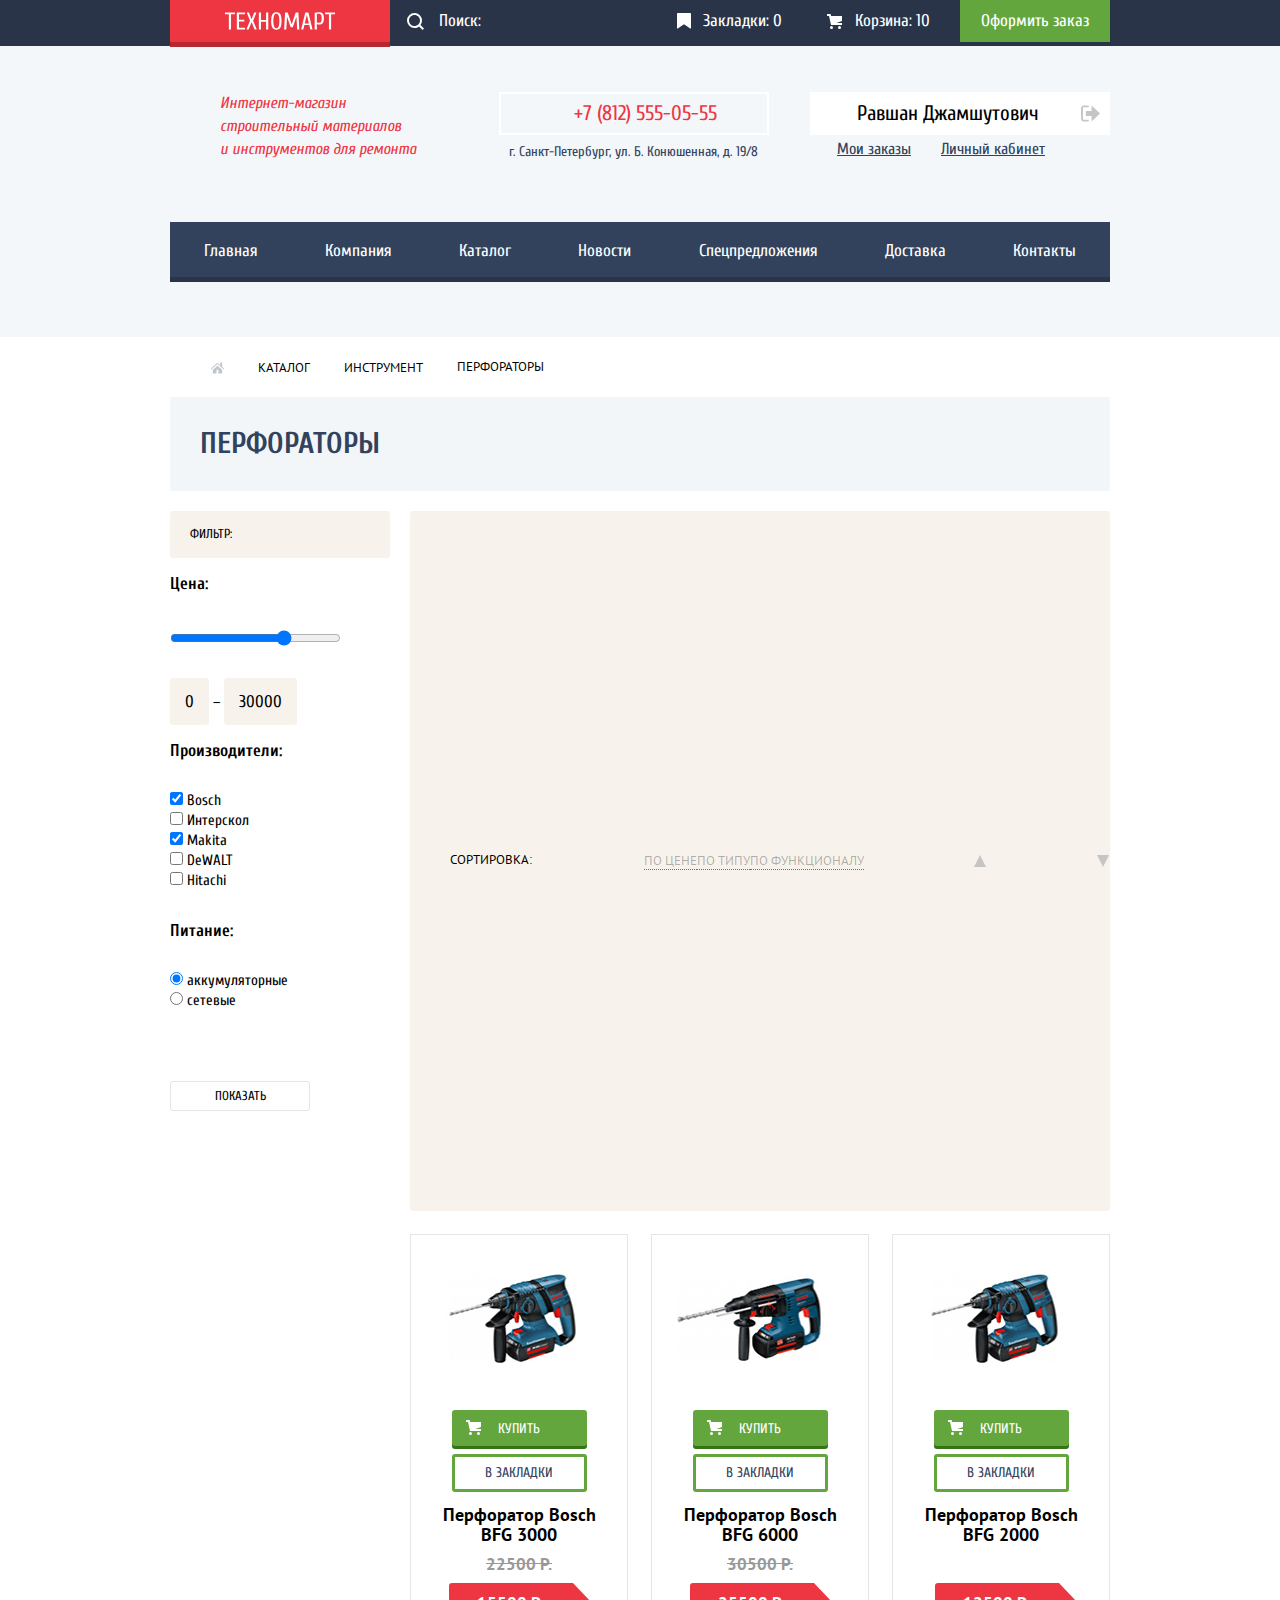
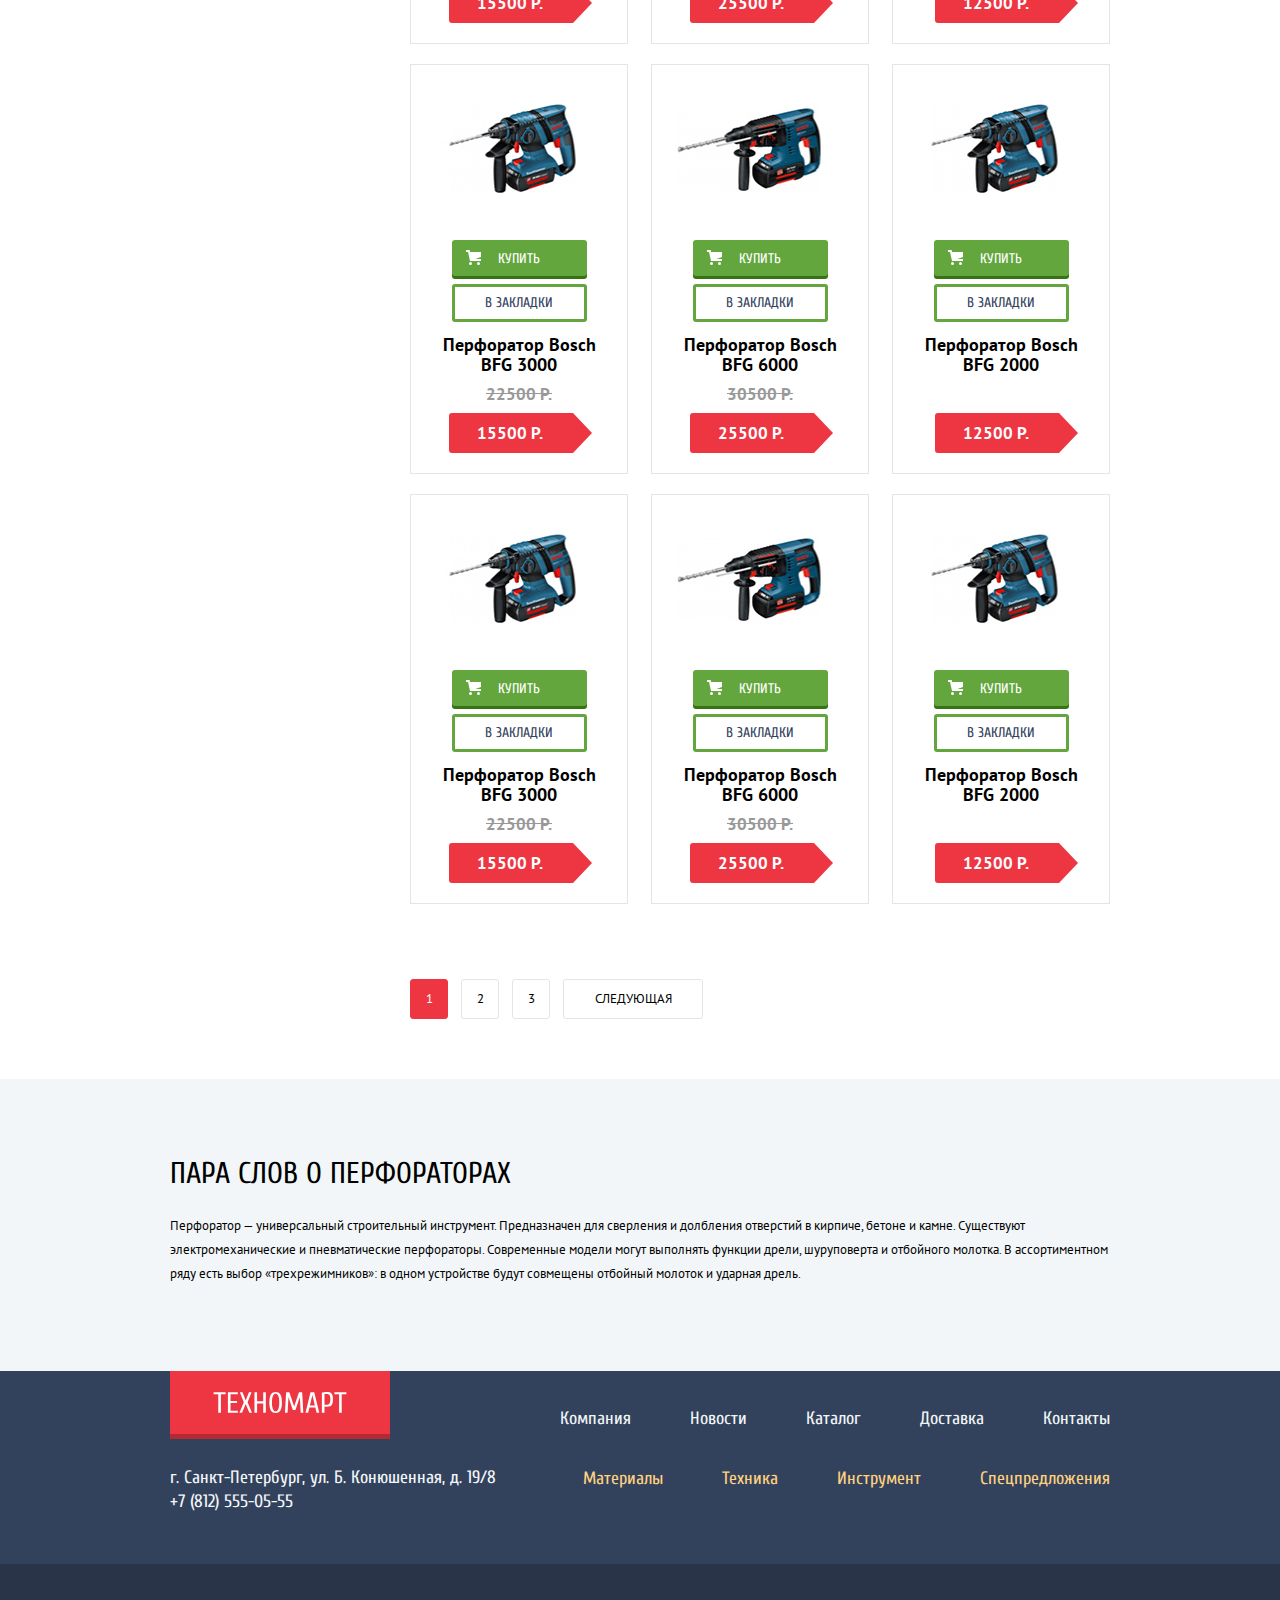
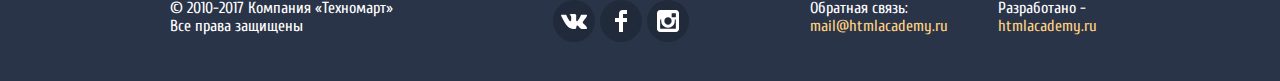
==== commit e363c26b: "ВН +брейки м. пунктами фильтров, класс контейнеру аутута" ====
--- a/inner.html
+++ b/inner.html
@@ -82,7 +82,7 @@
                 <input type="range" id="price" name="maxprice" min="0" max="40000" step="500" value="30000">
               </div>
                 
-              <p>
+              <p class="output-container">
                 <output name="minpriceoutput">0</output>
                 &ndash;
                 <output name="maxpriceoutput">30000</output>
@@ -93,16 +93,16 @@
               <h3>Производители:</h3>
               <input type="checkbox" name="manufacturer" id="bosch" value="Bosch" checked>
               <label for="bosch">Bosch</label>
-            
+              <br>
               <input type="checkbox" name="manufacturer" id="interskol" value="Интерскол">
               <label for="interskol">Интерскол</label>
-            
+              <br>
               <input type="checkbox" name="manufacturer" id="Makita" value="Makita" checked>
               <label for="Makita">Makita</label>
-            
+              <br>
               <input type="checkbox" name="manufacturer" id="dewalt" value="DeWALT">
               <label for="dewalt">DeWALT</label>
-            
+              <br>
               <input type="checkbox" name="manufacturer" id="Hitachi" value="Hitachi">
               <label for="Hitachi">Hitachi</label>
             </div>
@@ -111,7 +111,7 @@
               <h3>Питание:</h3>
               <input type="radio" name="power" id="battery" value="аккумуляторные" checked>
               <label for="battery">аккумуляторные</label>
-            
+              <br>
               <input type="radio" name="power" id="mains" value="сетевые">
               <label for="mains">сетевые</label>
             </div>  
--- a/css/style.css
+++ b/css/style.css
@@ -1073,7 +1073,7 @@
     content: "";
     display: block;
     position: absolute;
-    top: 2174px;
+    top: 2157px;
     left: 675px;
 /*    flex-direction: row;
     justify-content: flex-end; margin-left: auto;*/
@@ -1090,7 +1090,7 @@
     content: "";
     display: block;
     position: absolute;
-    top: 2154px;
+    top: 2137px;
     left: 755px;
 /*    flex-direction: row;
     justify-content: flex-end; margin-left: auto;*/
@@ -1107,7 +1107,7 @@
     content: "";
     display: block;
     position: absolute;
-    top: 2154px;
+    top: 2137px;
     left: 678px;
 /*    flex-direction: row;
     justify-content: flex-end; margin-left: auto;*/
@@ -1125,8 +1125,27 @@
 .index-about-us {
     width: 940px;
     margin: 0 auto;
-    padding-top: 80px;
+    padding-top: 64px;
     padding-bottom: 86px;
+    display: flex;
+    flex-direction: row;
+    justify-content: space-between;
+    align-items: flex-start;
+    flex-wrap: wrap;
+    flex-basis: 940px;
+}
+
+.what-we-do {
+    flex-basis: 540px;
+/*    flex-grow: 1; */
+    margin: 0;
+    margin-right: auto;
+    padding: 0;
+}
+
+.contact-details {
+    flex-basis: 300px;
+    margin-left: auto;
 }
 
 .index-extra-services h2,
@@ -1134,6 +1153,8 @@
 .tool-group-description h2 {
     font-size: 30px;
     line-height: 30px;
+    margin-top: 15px;
+    margin-bottom: 15px;
     font-weight: normal;
     color: #000;
     text-transform: uppercase;
@@ -1147,7 +1168,8 @@
     line-height: 24px;
     color: #000;
 /*    max-width: 520px; for index-about-us block*/
-    margin-top: 26px;
+    margin-top: 25px;
+    margin-bottom: 15px;
 }
 
 .index-about-us ul {
@@ -1164,7 +1186,7 @@
 
 .write-us,
 .about-us {
-    margin-top: 40px;
+    margin-top: 35px;
 }
 
 .about-us {
@@ -1176,7 +1198,7 @@
 }
 
 .small-map {
-    margin-top: 35px;
+    margin-top: 15px;
 }
 
 /* INNER PAGE*/
@@ -1741,10 +1763,20 @@
 .footer-part2-container {
     width: 940px;
     margin: 0 auto;
+    display: flex;
+    flex-direction: row;
+    flex-basis: 940px;
+    justify-content: space-between;
+    align-items: flex-start;
 }
 
 .footer-part1 {
+    flex-basis: 330px;
     padding-bottom: 50px;
+}
+
+.footer-navigation {
+    flex-basis: 550px;
 }
 
 .footer-part2-wrap {
@@ -1764,8 +1796,9 @@
 }
 
 .footer-contacts {
-    margin-top: 30px;
+    margin-top: 25px;
     margin-bottom: 0;
+    color: #f3f7f9;
 }
 
 .copyright,
@@ -1781,7 +1814,7 @@
 }
 
 .footer-contacts + a {
-    color: #fff;
+    color: #f3f7f9;
     font-size: 18px;
     line-height: 24px;
     
@@ -1789,13 +1822,21 @@
 
 .footer-navigation ul {
     list-style: none;
-    padding-left: 0;
-/*    float: right;
-    padding-left: 59px; */
+    padding: 0;
+    margin: 0;
+    display: flex;
+    flex-direction: row;
+    justify-content: flex-end;
+
+}
+
+.footer-navigation li {
+    margin-top: 36px;
+    padding-left: 59px;
 }
 
 .general-footer-navigation a {
-    color: #fff;
+    color: #f1f5f7;
 }
 
 .footer-categories a,
@@ -1809,12 +1850,12 @@
 }
 
 .footer-navigation a:active {
-    color: #a4abb4;
+    color: rgba(241, 245, 247, 50%);
     text-decoration: none;
 }
 
 .footer-categories a:active {
-    color: #a6906e;
+    color: rgba(255, 209, 128, 50%);
     text-decoration: none;
 }
 
@@ -1823,23 +1864,33 @@
     text-decoration: none;
 }
 
-.footer-social ul {
+.footer-social {
     list-style: none;
-    padding-left:0;
+    padding: 0;
+    margin: 0;
+    margin-left: 160px;
+    display: flex;
+    flex-direction: row;
+    flex-basis: 133px;
+    justify-content: space-between;
+    align-items: center;
+}
+
+.footer-social li:not(:first-of-type) {
+    margin-left: 5px;
 }
 
 .footer-social li {
-    display: inline;
-    padding-right: 5px; /*temporary*/
+    margin-top: 5px;
 }
 
 .social-button {
     font-size: 0px;
     background-color: #212a3a;
-    padding-top: 21px;
-    padding-right: 21px;
-    padding-bottom: 21px;
-    padding-left: 21px;
+    padding-top: 20px;
+    padding-right: 20px;
+    padding-bottom: 20px;
+    padding-left: 20px;
     border: 1px solid transparent;
     border-radius: 50%;
 }
@@ -1871,6 +1922,23 @@
     background-position: 50% 50%;
 }
 
+.feedback {
+    margin-left: auto;
+/*    margin-top: 0; */
+    display: flex;
+    flex-direction: row;
+    justify-content: flex-start;
+    flex-basis: 300px;
+}
+
+.feedback p {
+    margin-top: 0;
+}
+
+.webdeveloper {
+    margin-left: 50px;
+}
+
 .modal {
     display: none;
 }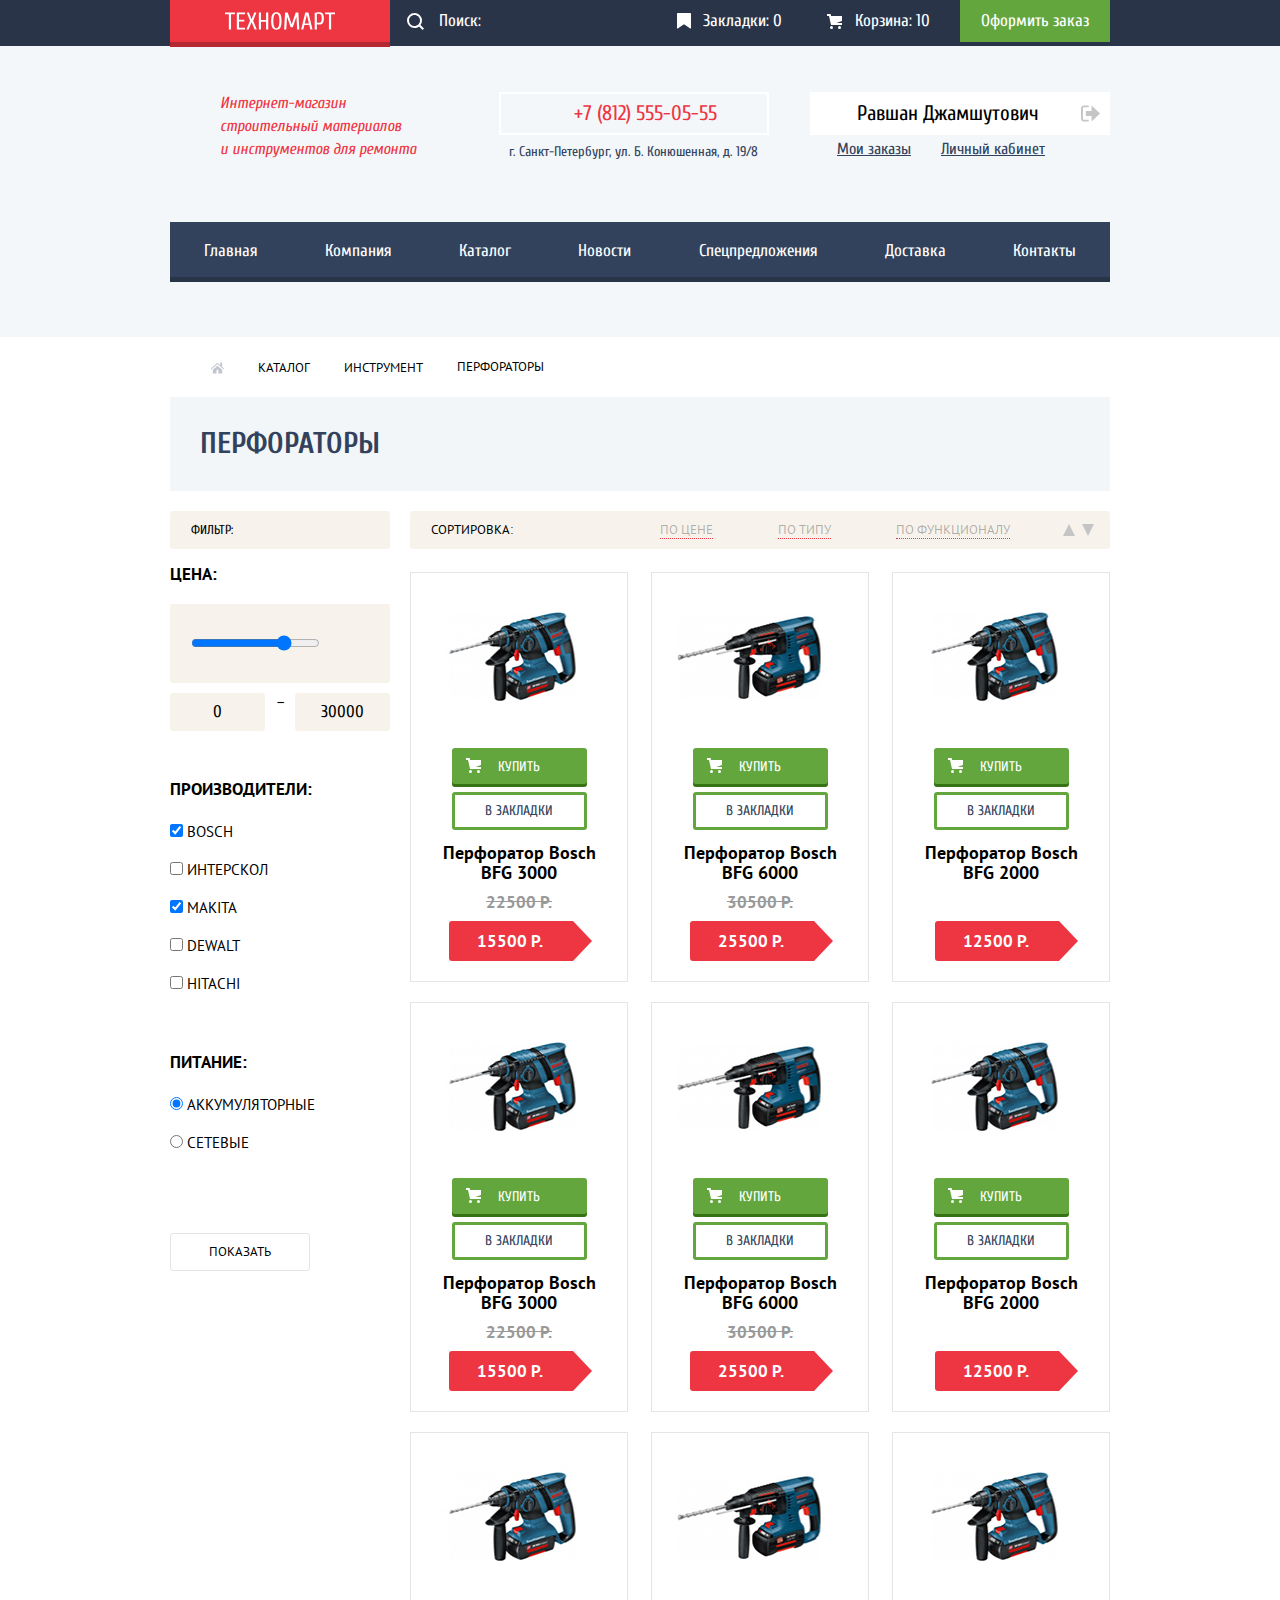
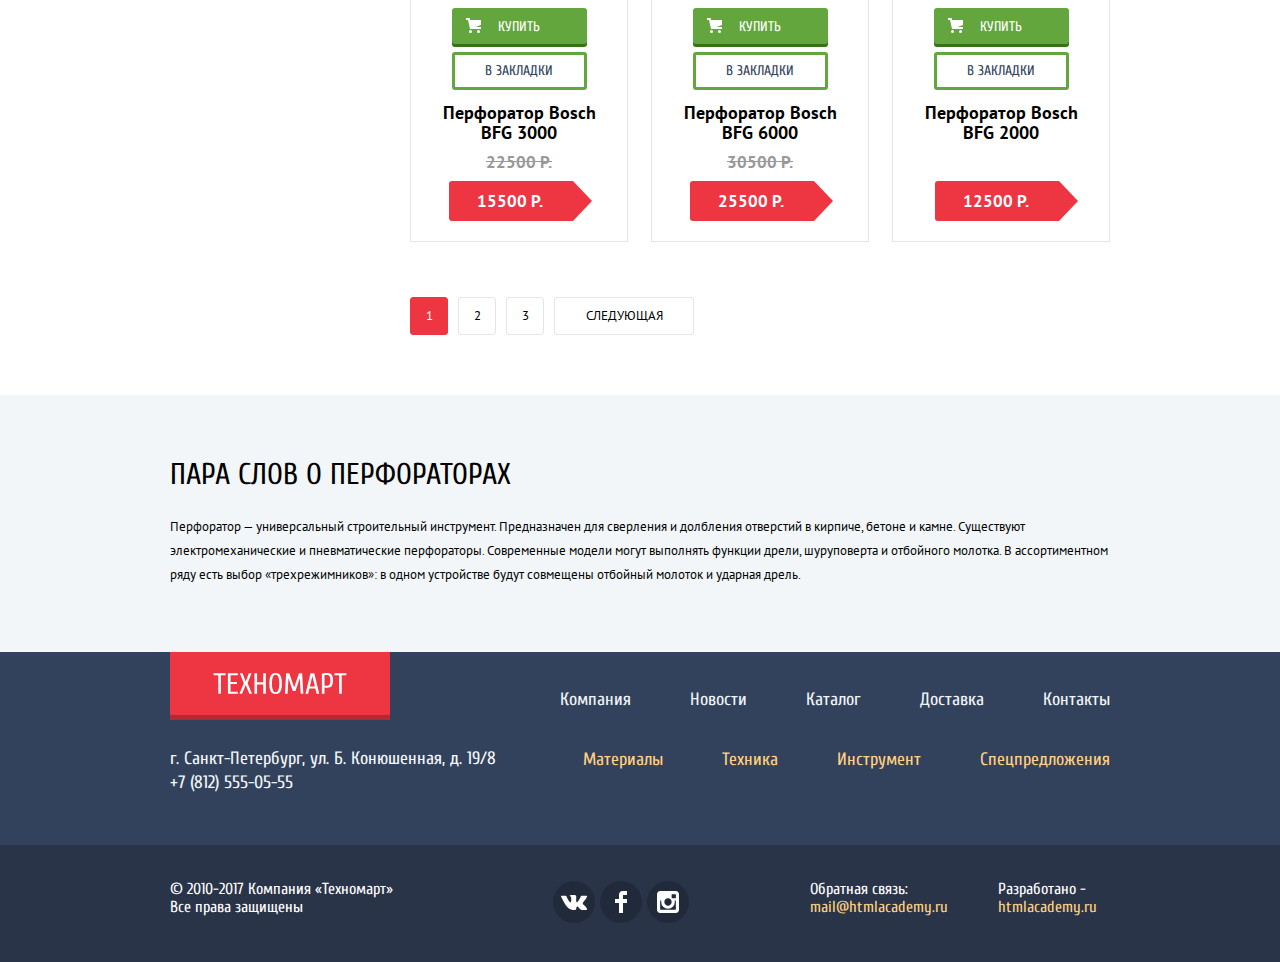
==== commit 3904ab6d: "ВН переставлен див с иконкой поисковой строки" ====
--- a/inner.html
+++ b/inner.html
@@ -18,6 +18,7 @@
 
           <form class="site-search" action="https://echo.htmlacademy.ru" method="get">
             <input type="search" name="site-search" placeholder="Поиск:">
+            <div class="site-search-icon"></div>
           </form>
 
           <ul class="cart-navigation">
--- a/css/style.css
+++ b/css/style.css
@@ -1300,10 +1300,10 @@
 
 .filter {
     margin-top: 0;
+    margin-bottom: 10px;
 }
 
 .filter, 
-.sort-by h2,
 .sort-by {
     font-size: 13px;
     line-height: 18px;
@@ -1312,26 +1312,38 @@
     background-color: #f7f3ec;
     border: 1px solid transparent;
     border-radius: 3px;
-    padding-top: 13px;
-    padding-bottom: 14px;
-    padding-left: 19px;
-}
-
+    padding-top: 9px;
+    padding-bottom: 9px;
+    padding-left: 20px;
+    padding-right: 15px;
+}
+
+.sort-by h2 {
+    font-size: 13px;
+    line-height: 18px;
+    font-weight: normal;
+    font-family: "PT Sans", "Arial", sans-serif;
+    text-transform: uppercase;
+    margin: 0;
+}
 
 .price-filter label,
 .brand-filter h3,
 .power-filter h3 {
+    font-family: "PT Sans", "Arial", sans-serif;
     font-size: 17px;
     line-height: 30px;
     font-weight: 700;
-    margin-top: 20px;
-    margin-bottom: 20px;
+    text-transform: uppercase;
+    margin-top: 10px;
+    margin-bottom: 10px;
 }
 
 .brand-filter h3,
 .power-filter h3 {
-    margin-top: 25px;
-    margin-bottom: 25px;
+/*    margin-top: 20px;     margin-bottom: 20px;*/
+    margin-top: 43px; /*temporary while margins merge*/
+
 }
 
 /*
@@ -1343,34 +1355,57 @@
     color: #c5c5c5;
 }  */
 
-input[type="range"] {
-    display: block;
+.price-range-wrap {
     background-color: #f7f3ec;
     border: 1px solid transparent;
     border-radius: 3px;
     max-width: 220px;
     max-height: 79px;
     padding: 30px 20px;
+    margin-top: 15px;
+    margin-bottom: 10px;
+}
+
+.output-container {
+    display: flex;
+    flex-direction: row;
+    justify-content: space-between;
+    align-items: stretch;
+    margin-top: 10px;
+    margin-bottom: 25px;
 }
 
 output {
     font-size: 17px;
     line-height: 18px;
+    text-align: center;
     background-color: #f7f3ec;
     border: 1px solid transparent;
     border-radius: 3px;
     width: 95px;
-    padding: 13px 14px;
-    margin-bottom: 25px;
+    padding: 9px 14px;
+    
 }
 
 .brand-filter label,
 .power-filter label {
+    font-family: "PT Sans", "Arial", sans-serif;
     font-size: 15px;
     line-height: 20px;
+    text-transform: uppercase;
+    margin-top: 15px;
+    margin-bottom: 15px;
+}
+
+.brand-filter input,
+.power-filter input {
+    margin-top: 10px;
+    margin-bottom: 15px;
 }
 
 .button-filter {
+    display: block;
+    font-family: "PT Sans", "Arial", sans-serif;
     font-size: 13px;
     line-height: 18px;
     text-transform: uppercase;
@@ -1378,7 +1413,8 @@
     border: 1px solid #e5e5e5;
     border-radius: 3px;
     width: 140px;
-    padding: 5px 38px;
+    padding-top: 9px;
+    padding-bottom: 9px;
     margin-top: 70px;
 }
 
@@ -1386,15 +1422,28 @@
     display: flex;
     flex-direction: row;
 /*    flex-wrap: wrap; */
-    flex-basis: 700px;
+    width: 700px;
     justify-content: space-between;
     align-items: center;
 }
 
 .sort-by ul {
-    display: flex;
-    flex-direction: row;
-
+    margin: 0;
+    margin-left: 140px;
+    margin-right: 45px;
+    padding: 0;
+    display: flex;
+    flex-direction: row;
+    justify-content: flex-start;
+}
+
+.sort-by li:not(:first-of-type) {
+    margin-left: 65px;
+}
+
+.sort-by li {
+    margin-top: 0;
+    margin-bottom: 0;
 }
 
 a[class^="by-"] {
@@ -1685,19 +1734,24 @@
 
 .pagination-list {
     list-style: none;
-    margin-top: 52px;
-    margin-bottom: 60px;
-    padding-left: 0;
+    margin: 0;
+    padding: 0;
     font-family: "PT Sans", "Arial", sans-serif;
     font-size: 13px;
     line-height: 18px;
     text-transform: uppercase;
+    display: flex;
+    flex-direction: row;
+    justify-content: flex-start;
+    align-items: baseline;
 }
 
 
 .pagination-list li {
-    display: inline-block;
+    margin-top: 32px;
+    margin-bottom: 60px;
     margin-right: 10px;
+
 }
 
 .pagination-list a {
@@ -1715,8 +1769,8 @@
     width: 38px;
     border: 1px solid #e5e5e5;
     border-radius: 3px;
-    padding-top: 10px;
-    padding-bottom: 10px;
+    padding-top: 9px;
+    padding-bottom: 9px;
 }
 
 .pagination-item.next {
@@ -1739,8 +1793,8 @@
 
 .description-wrap {
     background-color: #f2f6f8;
-    padding-top: 65px;
-    padding-bottom: 70px;
+    padding-top: 50px;
+    padding-bottom: 50px;
 }
 
 .tool-group-description {
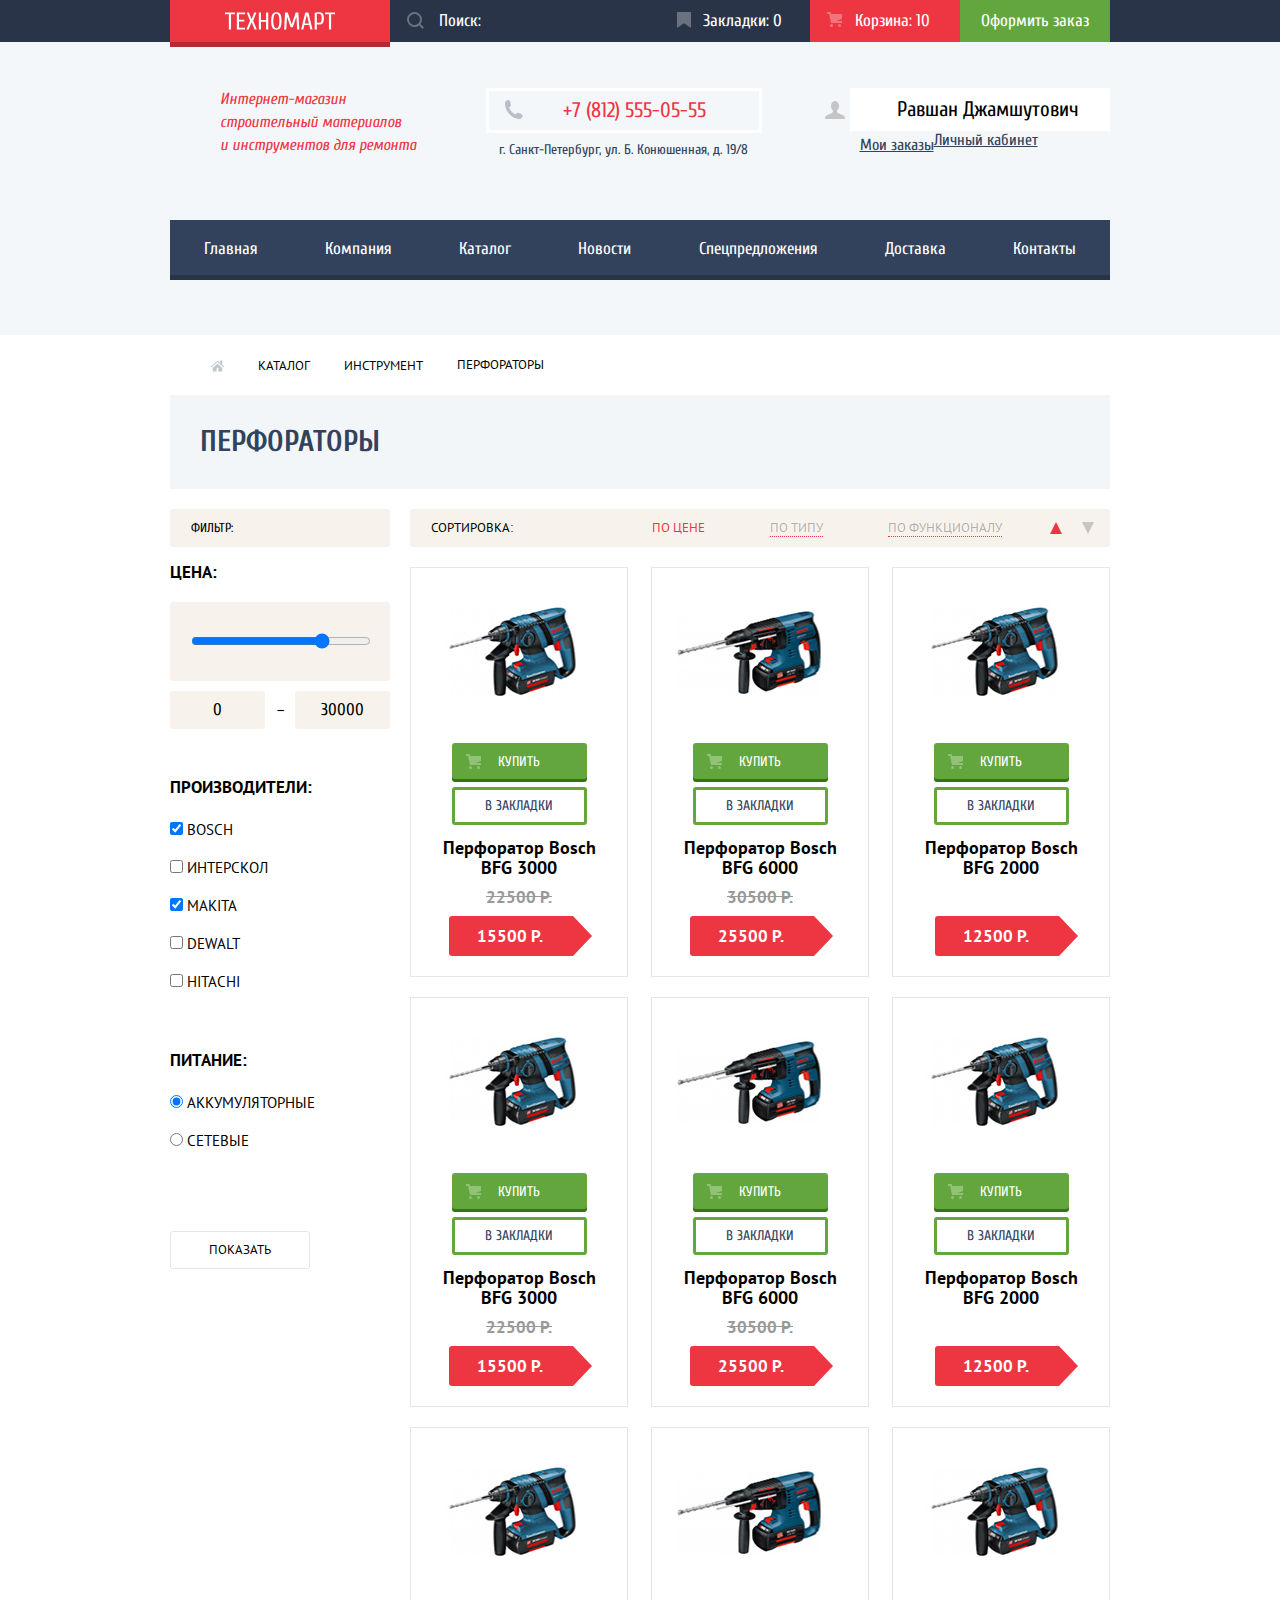
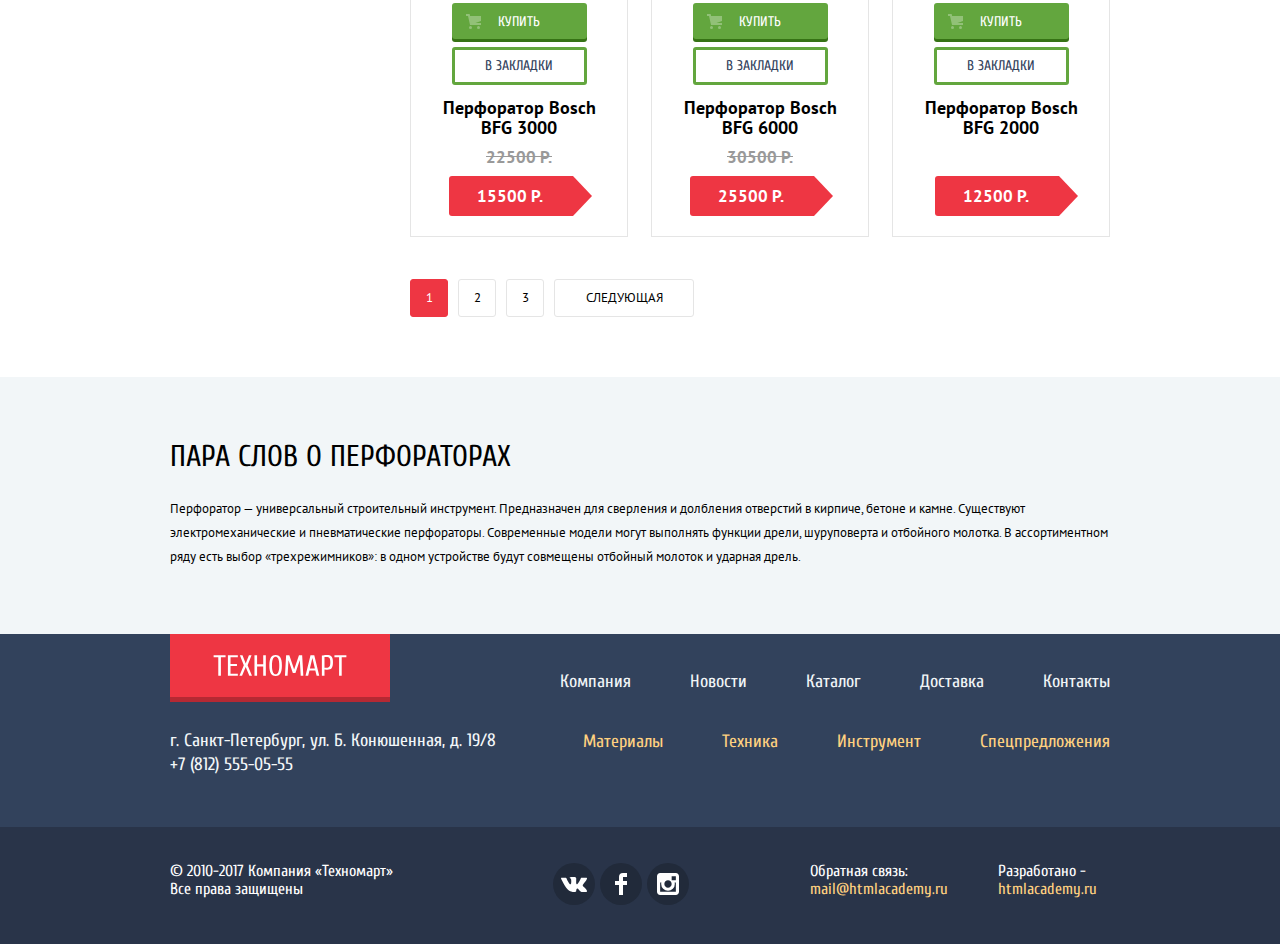
==== commit 3e2e4507: "ВН вернула навигации ЛК 4 пункта, изменила display и позиционирование" ====
--- a/inner.html
+++ b/inner.html
@@ -40,7 +40,8 @@
         </ul>
 
         <ul class="profile-navigation">
-          <li><a class="user" href="#">Равшан Джамшутович</a><a class="log-out" href="#" aria-label="Выход из профиля"></a></li>
+          <li><a class="user" href="#">Равшан Джамшутович</a></li>
+          <li><a class="log-out" href="#" aria-label="Выход из профиля"></a></li>
           <li><a class="my-orders" href="#">Мои заказы</a></li>
           <li><a class="my-profile" href="#">Личный кабинет</a></li>
         </ul>
--- a/css/style.css
+++ b/css/style.css
@@ -59,14 +59,14 @@
     line-height: 18px;
     color: #fff;
     margin-top: 0;
+    margin-bottom: 46px;
     padding-top: 0;
     padding-bottom: 0;
 }
 
 .header-top-container {
     width: 940px;
-    min-height: 42px; 
-/*    height: 42px;*/
+    height: 42px;
     margin-top: 0;
     margin-right: auto;
     margin-bottom: 46px;
@@ -79,6 +79,7 @@
     justify-content: flex-start;
 /*    align-items: stretch; */
     align-items: flex-start;
+    position: relative;
 }
 
 .header-logo {
@@ -118,6 +119,7 @@
 }
 
 .site-search {
+    position: relative;
     width: 270px;
     margin-top: 0;
     margin-right: auto;
@@ -137,16 +139,31 @@
     padding-top: 0;
     flex-grow: 1;
     
-
     font: inherit;
     color: #fff;
     background-color: transparent;
     border: none;
+/*    background-image: url(../img/icon-search.svg);
+    background-repeat: no-repeat;
+    background-size: 17px 17px;
+    background-position: 17px center; */
+}
+
+ .site-search-icon {
+    position: absolute;
+    top: 12px;
+    left: 17px;
+    width: 17px;
+    height: 17px;
+    
+    opacity: 0.3;
     background-image: url(../img/icon-search.svg);
     background-repeat: no-repeat;
     background-size: 17px 17px;
-    background-position: 17px center;
-/*    opacity for icon 30% calm, 100% hover, focus #ee3643*/
+/*    opacity for icon 30% calm, 100% hover, focus #ee3643*/}
+
+.header-top-container input:hover + .site-search-icon {
+    opacity: 1;
 }
 
 .header-top-container input:hover,
@@ -154,6 +171,7 @@
 .cart:hover {
     background-color: #212a3a;
 }
+
 
 .header-top-container input:focus {
     color: #000;
@@ -162,21 +180,26 @@
     outline-color: #fff;
 }
 
-/*
-.header-top-container input::before {
-    content: "";
-    display: block;
+.header-top-container input:focus + .site-search-icon {
+    opacity: 1;
+    /*icon color #ee3643*/
+}
+
+/*.site-search input::before {
+    content: "T";
+
     position: absolute;
     top: 12px;
-    left: 369px;
-    height: 100%;
+    left: 17px;
+    height: 17px;
     width: 17px;
+    color: white;
     background-image: url(../img/icon-search.svg);
     background-repeat: no-repeat;
     background-size: 17px 17px;
-    background-position: left center;
+    z-index: 10;
     outline: 1px solid yellow;
-     как задать цвет и прозрачность иконке? 
+  background-position: left center;   как задать цвет и прозрачность иконке?
 }*/
 
 input[type="search"]::placeholder {
@@ -208,7 +231,8 @@
     align-items: stretch;
 }
 
-.cart-navigation li { 
+.cart-navigation li {
+    position: relative; 
     margin-top: 0;
     margin-bottom: 0;
     margin-left: 0;
@@ -269,41 +293,55 @@
     background-color: #518534;
 }
 
-.cart-navigation li:first-of-type {
+/*.cart-navigation li:first-of-type */.bookmarks::before {
+    content: "";
+    position: absolute;
+    top: 12px;
+    left: 17px;
+    width: 14px;
+    height: 16px;
     background-image: url("../img/icon-bookmark.svg");
     background-repeat: no-repeat;
     background-size: 14px;
-    background-position: 17px center;
-    align-self: flex-start;
-    
-/*    как задать цвет и прозрачность иконке? 
-opacity 30%
-hover 100%
-active 50%
-
-Надо пробовать по-другому вставлять иконки: при наведении на ссылку её прячет фон ссылки
-*/
-   
-}
-
-
- 
-.cart-navigation li:nth-of-type(2) {
-    background-image: url("../img/icon-cart.svg");
-    background-repeat: no-repeat;
-    background-size: 15px;
-    background-position: 17px center;
-    align-self: flex-start;
-/*   как задать цвет иконке?
+    opacity: 0.3;
+    
+/* align-self: flex-start;   как задать цвет и прозрачность иконке? background-position: 17px center;
 opacity 30%
 hover 100%
 active 50%
 */
 }
 
-/*
-.cart-full {background-color: #ee3643;}
+.cart-navigation li:first-of-type:hover .bookmarks::before,
+.cart-navigation li:nth-of-type(2):hover .cart::before {
+    opacity: 1;
+}
+
+/*.cart-navigation li:nth-of-type(2) */
+/* .cart-icon*/ 
+.cart::before {
+    content: "";
+    position: absolute;
+    top: 12px;
+    left: 17px;
+    width: 15px;
+    height: 15px;
+    background-image: url("../img/icon-cart.svg");
+    background-repeat: no-repeat;
+    background-size: 15px;
+    opacity: 0.3;
+/*    align-self: flex-start;
+   background-position: 17px center;как задать цвет иконке?
+opacity 30%
+hover 100%
+active 50%
 */
+}
+
+.cart-full {
+    background-color: #ee3643;
+}
+
 
 /* 
 .bookmarks::before {
@@ -349,16 +387,16 @@
     font-weight: normal;
     color: #ee3643;
     margin-left: 50px;
-    margin-right: auto;
+    margin-right: auto; 
     margin-top: 0;
     flex-basis: 197px;
     flex-grow: 1;
 }
 
 .header-contacts {
+    position: relative;
     list-style: none;
-/*    margin-left: 39px;*/
-     margin-left: auto;
+    margin-left: auto;
     margin-right: auto;
     margin-top: 0;
     padding-top: 0;
@@ -368,6 +406,10 @@
     flex-direction: column;
     justify-content: flex-end;
     align-items: center;
+}
+
+.header-contacts li:first-of-type {
+    border: 3px solid #fff;
 }
 
 .header-contacts a {
@@ -377,18 +419,28 @@
     font-size: 21px;
     line-height: 21px;
     color: #ee3643;
-    border: 2px solid #fff;
+/*    border: 3px solid #fff; */
     padding-top: 9px;
     padding-bottom: 9px; 
-    padding-left: 70px;
-    padding-right: 47px; 
+    padding-left: 68px;
+    padding-right: 46px; 
     box-sizing: border-box;
 
 }
 
-/*
-.header-contacts a::before {}
-*/
+/**/
+.header-contacts a::before {
+    content: "";
+    position: absolute;
+    top: 12px;
+    left: 58px;
+    width: 19px;
+    height: 19px; 
+    background-image: url(../img/icon-phone.svg);
+    background-size: 19px 19px;
+    background-repeat: no-repeat;
+}
+
 .header-contacts li:last-child {
     font-size: 14px;
     line-height: 24px;
@@ -403,8 +455,7 @@
     padding-left: 0;
     padding-top: 0;
     margin-top: 0;
-/*    margin-left: auto;*/ 
-    margin-left: 69px;
+    margin-left: 69px; 
     display: flex;
     flex-direction: row;
     flex-wrap: wrap;
@@ -420,7 +471,8 @@
 .login li {
     padding-top: 0;
     margin-top: 0;
-   
+    position: relative;
+    
 }
 
 .login li:nth-child(2) {
@@ -436,7 +488,7 @@
 .sign-in,
 .sign-up {
     display: block;
-    background-color: #fff;
+    background-color: #fff; 
     padding-top: 11px;
     padding-bottom: 11px;
     margin-top: 0;
@@ -447,7 +499,6 @@
 }
 
 .sign-in {
-
     padding-left: 48px;
 }
 
@@ -455,12 +506,22 @@
     padding-left: 25px;
 }
 
-.sign-in a::before {
+.sign-in::before {
     content: "";
-    background-image: url("../img/icon-login.svg");
+    position: absolute;
+    top: 14px;
+    left: 14px;
+    width: 20px;
+    height: 17px;
+    background-image: url(../img/icon-login.svg);
     background-repeat: no-repeat;
     background-size: 20px auto;
-    background-position: 17px center;
+}
+
+.login li:first-of-type:hover .sign-in::before,
+
+ {
+    background-color: #32425c;/*icon color #32425c*/
 }
 
 .login a:hover,
@@ -486,8 +547,8 @@
     padding-right: 0;
     padding-top: 0;
     margin-top: 0;
-    margin-left: auto;
-/*    margin-right: 0;  */
+    margin-left: 20px;
+    margin-right: 0;  
     flex-grow: 1;
     display: flex;
     flex-direction: row;
@@ -503,7 +564,7 @@
 }
 
 .profile-navigation li:nth-of-type(2) {
-    margin-left: 68px;
+    margin-left: 48px;
     margin-right: 15px; 
 }
 
@@ -513,6 +574,7 @@
 /* a point between 'my orders' and 'my profile'*/
 
 .profile-navigation li:first-child {
+    position: relative;
     margin-bottom: 0;
     flex-grow: 1;
     display: flex;
@@ -532,13 +594,20 @@
     margin-left: auto;
 }
 
-/*.user::before {
+.user::before {
     content: "";
+    position: absolute;
+    top: 13px;
+    left: 43px;
+    width: 20px;
+    height: 18px;
     background-image: url("../img/icon-user.svg");
     background-repeat: no-repeat;
     background-size: 20px;
-    background-position: 13px center;
-} иконка (ico-user & icon-logout меняет цвет hover #32425c (active and calm #c5c5c5) */
+    
+} /*background-position: 13px center;иконка (icon-user & icon-logout меняет цвет hover #32425c (active and calm #c5c5c5) */
+
+
 
 .log-out {
     flex-basis: 40px;
@@ -549,6 +618,11 @@
     background-position: 10px center;
     margin-bottom: 0;
 }
+
+/*
+.log-out:hover {
+    icon-color: #32425c;
+} */
 
 .my-orders,
 .my-profile {
@@ -910,6 +984,7 @@
     padding-bottom: 25px;
     padding-left: 30px;
     margin-bottom: 10px;
+    margin-top: 10px;
     display: flex;
     flex-direction: row;
     flex-basis: 940px;
@@ -1039,7 +1114,12 @@
     margin-top: 0;
 }
 
+.index-extra-services p {
+    width: 400px;
+}
+
 .services-descriptions {
+    position: relative;
     list-style: none;
     padding: 0;
     margin: 0;
@@ -1073,8 +1153,8 @@
     content: "";
     display: block;
     position: absolute;
-    top: 2157px;
-    left: 675px;
+    top: 20px;
+    left: 230px;
 /*    flex-direction: row;
     justify-content: flex-end; margin-left: auto;*/
     width: 468px;
@@ -1090,8 +1170,8 @@
     content: "";
     display: block;
     position: absolute;
-    top: 2137px;
-    left: 755px;
+    top: 0px;
+    left: 313px;
 /*    flex-direction: row;
     justify-content: flex-end; margin-left: auto;*/
     width: 468px;
@@ -1107,8 +1187,8 @@
     content: "";
     display: block;
     position: absolute;
-    top: 2137px;
-    left: 678px;
+    top: -1px;
+    left: 245px;
 /*    flex-direction: row;
     justify-content: flex-end; margin-left: auto;*/
     width: 465px;
@@ -1312,6 +1392,7 @@
     background-color: #f7f3ec;
     border: 1px solid transparent;
     border-radius: 3px;
+    margin-bottom: 10px;
     padding-top: 9px;
     padding-bottom: 9px;
     padding-left: 20px;
@@ -1366,11 +1447,16 @@
     margin-bottom: 10px;
 }
 
+.price-range-wrap input[type="range"] {
+    width: 180px;
+}
+
 .output-container {
+    height: 38px;
     display: flex;
     flex-direction: row;
     justify-content: space-between;
-    align-items: stretch;
+    align-items: center;
     margin-top: 10px;
     margin-bottom: 25px;
 }
@@ -1427,9 +1513,9 @@
     align-items: center;
 }
 
-.sort-by ul {
+.sort-by ul:first-of-type {
     margin: 0;
-    margin-left: 140px;
+    margin-left: 137px;
     margin-right: 45px;
     padding: 0;
     display: flex;
@@ -1445,6 +1531,11 @@
     margin-top: 0;
     margin-bottom: 0;
 }
+/*индикатор активности: пока не знаю, какой селектор нужен*/
+a[class^="by-"].sort-by-current {
+    color: #ee3643;
+    border: none;
+}
 
 a[class^="by-"] {
     color: rgba(0, 0, 0, 30%);
@@ -1455,12 +1546,6 @@
 a[class^="by-"]:hover {
     color: #000;
     border-bottom: 1px solid #ee3643;
-}
-
-/*индикатор активности: пока не знаю, какой селектор нужен*/
-a[class^="by-"]:active {
-    color: #ee3643;
-    border: none;
 }
 
 .sort-lt {
@@ -1475,7 +1560,7 @@
 
 
 .sort-gt {
-
+    margin-left: 18px;
     font-size: 0px;
     line-height: 0%;
     width: 0px;
@@ -1492,7 +1577,7 @@
     border-top: 12px solid #000;
 }
 /*индикатор активности: пока не знаю, какой селектор нужен; class = ltgt-current*/
-.sort-lt:active {
+.ltgt-current {
     border-bottom: 12px solid #ee3643;
 }
 
@@ -1550,16 +1635,45 @@
     padding-top: 10px;
     padding-bottom: 7px;
     box-shadow: 0 3px 0 0 #367315;
-    background-image: url(../img/icon-cart.svg);
+/*    background-image: url(../img/icon-cart.svg);
     background-repeat: no-repeat;
     background-size: 15px 15px;
     background-position: 14px center;
-/* button size 135px x 35px + 3px bottom border 
+ button size 135px x 35px + 3px bottom border 
 ??? word is 10px high, though the font size is 14px*/
 }
 
 .to-cart:hover {
     background: #5fbb2d;
+    
+}
+
+.to-cart::before {
+    content: "";
+    position: absolute;
+    top: 11px;
+    left: 14px;
+    width: 15px;
+    height: 15px;
+    background-image: url(../img/icon-cart.svg);
+    background-repeat: no-repeat;
+    background-size: 15px 15px;
+    opacity: 0.3;
+}
+
+.to-cart::before:hover,
+.to-cart::before:active {
+    content: "";
+    position: absolute;
+    top: 11px;
+    left: 14px;
+    width: 15px;
+    height: 15px;
+    background-image: url(../img/icon-cart.svg);
+    background-repeat: no-repeat;
+    background-size: 15px 15px;
+    color: #fff;
+    opacity: 1;
 }
 
 /* icon for add-to-cart button + it changes colour/opacity*/
@@ -1593,6 +1707,7 @@
 
 .buy-it li {
     margin-bottom: 8px;
+    position: relative;
 }
 
 /*
@@ -1611,21 +1726,10 @@
 .popular-brands-list,
 .product-card ul {
     list-style: none;
-
+    padding: 0;
+    margin: 0;
 /* себе: посмотреть с какими списками можно объединить правило 
 отсуствия маркировки*/
-}
-
-.categories-line1,
-.categories-line2,
-.slides ul,
-.sort-by ul,
-.search-results,
-.popular-brands-list,
-.popular-products-list,
-.buy-it,
-.prices {
-    padding-left: 0;
 }
 
 .product-card {
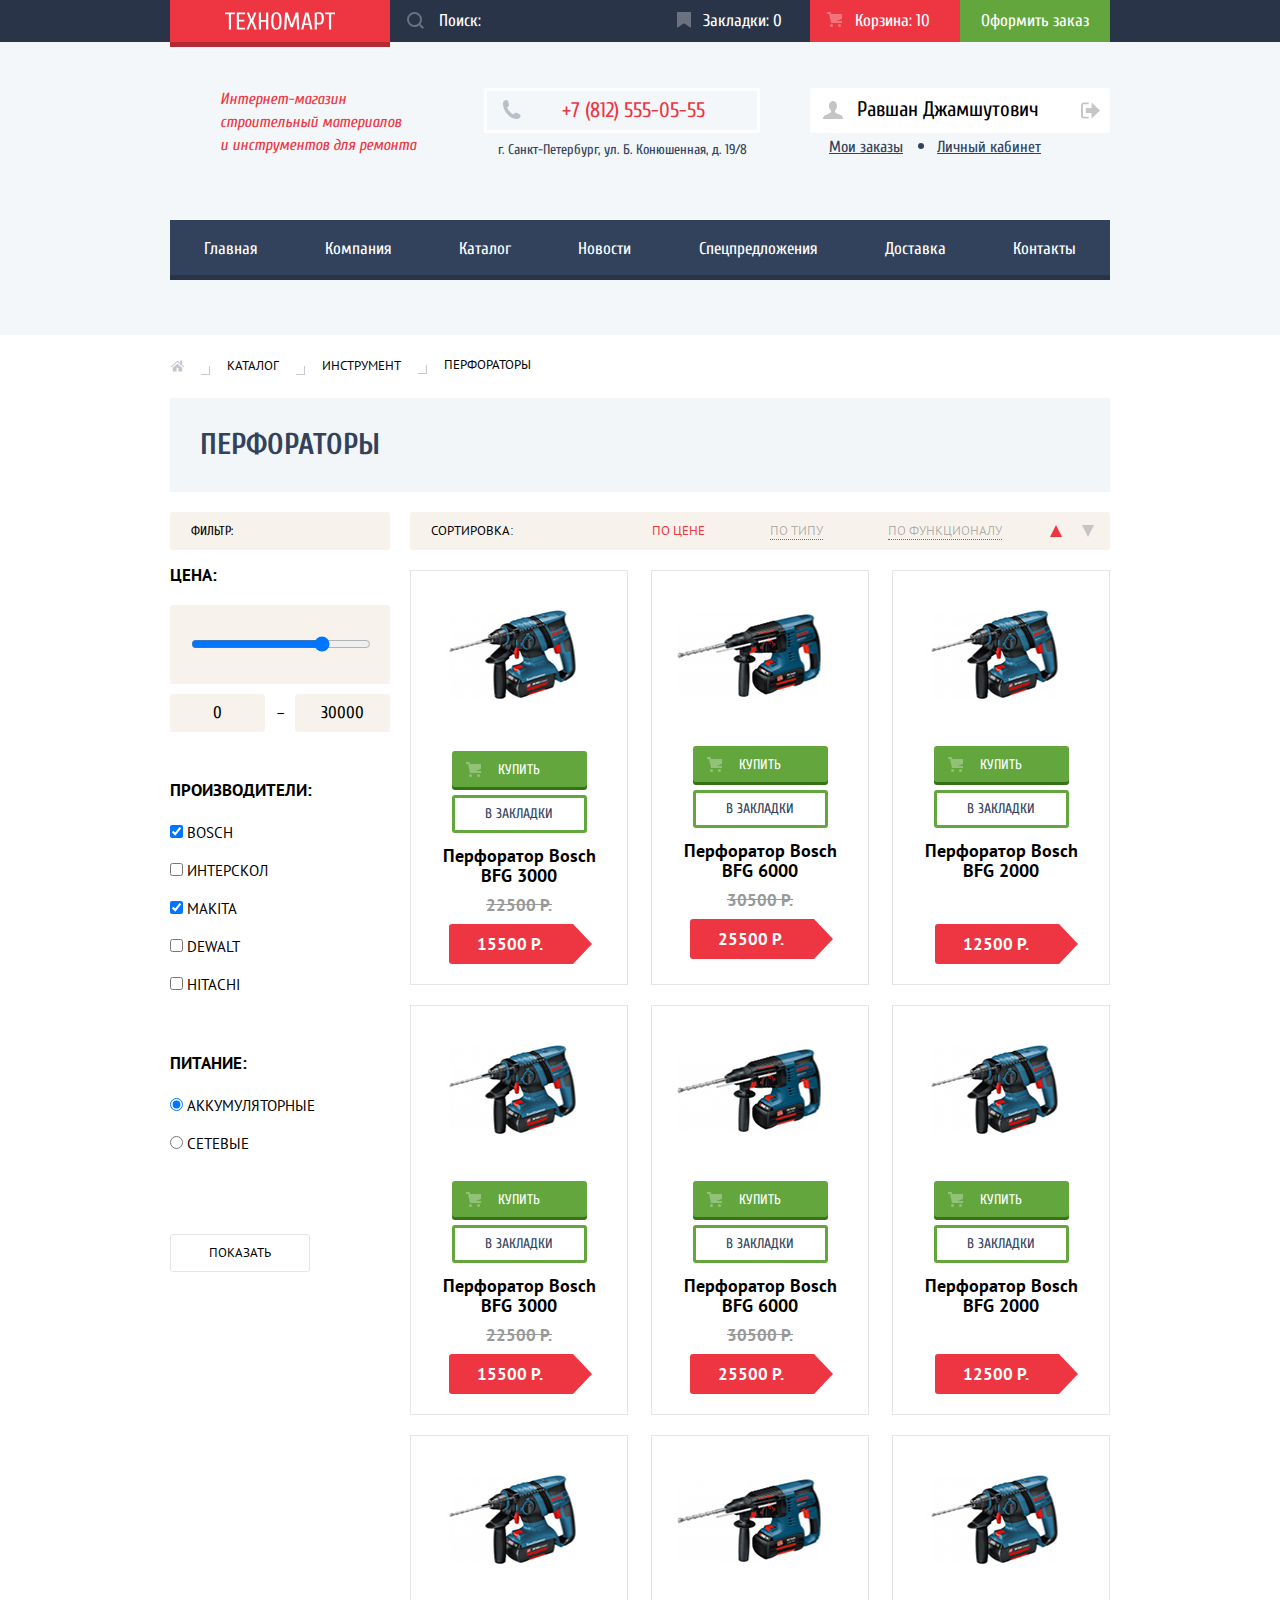
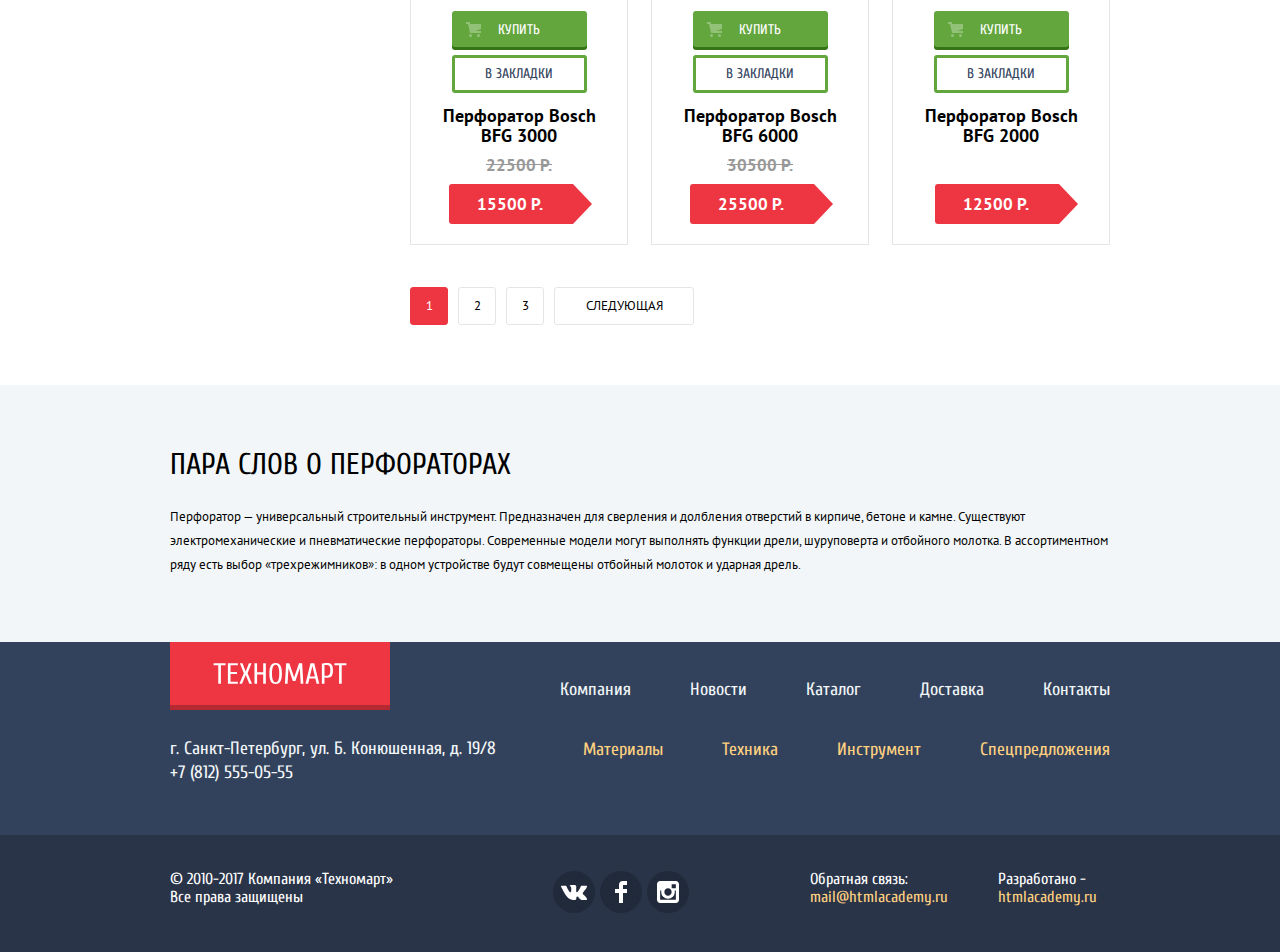
==== commit 6c35b3b6: "Попытка вывести кнопки купить и в закладки при наведении на фото товара" ====
--- a/inner.html
+++ b/inner.html
@@ -140,7 +140,9 @@
                 <h3><a href="#">Перфоратор Bosch<br>
                 BFG 3000</a>
                 </h3>
-                <img src="img/bfg-3000-2000.jpg" width="218" height="170" alt="Перфоратор Bosch BFG 3000">
+                <a class="product-img" href="#">
+                  <img src="img/bfg-3000-2000.jpg" width="218" height="170" alt="Перфоратор Bosch BFG 3000">
+                </a>
                 <ul class="buy-it">
                   <li><a class="to-cart" href="#">Купить</a></li>
                   <li><a class="bookmark-it" href="#">В закладки</a></li>
--- a/css/style.css
+++ b/css/style.css
@@ -519,7 +519,8 @@
 }
 
 .login li:first-of-type:hover .sign-in::before,
-
+.profile-navigation li:first-of-type:hover .user::before,
+.log-out:hover
  {
     background-color: #32425c;/*icon color #32425c*/
 }
@@ -547,34 +548,63 @@
     padding-right: 0;
     padding-top: 0;
     margin-top: 0;
-    margin-left: 20px;
+    margin-left: 50px;
     margin-right: 0;  
-    flex-grow: 1;
+/*    flex-grow: 1;
     display: flex;
     flex-direction: row;
     flex-wrap: wrap;
-    flex-basis: 300px;
-    
-}
-
-.profile-navigation li:nth-of-type(2),
+    flex-basis: 300px; */
+    display: inline-block;
+    position: relative;
+    width: 300px;
+}
+
+.profile-navigation li:nth-of-type(2) {
+    margin-left: -1px;
+    width: 40px;
+    height: 45px;
+    position: absolute;
+    top: 0;
+    right: 0;
+}
+
+.profile-navigation li:nth-of-type(3),
+.profile-navigation li:nth-of-type(4) {
+/**/    
+margin-top: 5px; 
+display: inline-block;  
+}
+
 .profile-navigation li:nth-of-type(3) {
-/**/    margin-top: 5px; 
-  
-}
-
-.profile-navigation li:nth-of-type(2) {
-    margin-left: 48px;
+    margin-left: 19px;
     margin-right: 15px; 
 }
 
-.profile-navigation li:nth-of-type(3) {
+.profile-navigation li:nth-of-type(4) {
     margin-left: 15px;
 }
+
+.profile-navigation li:nth-of-type(3)::after {
+    content: "";
+    position: absolute;
+    top: 55px;
+    left: 108px;
+    font-size: 0;
+    background-color: #32425c;
+    padding-top: 2px;
+    padding-right: 2px;
+    padding-bottom: 2px;
+    padding-left: 2px;
+    border: 1px solid transparent;
+    border-radius: 50%;
+}
+
 /* a point between 'my orders' and 'my profile'*/
 
 .profile-navigation li:first-child {
     position: relative;
+    left: -40px;
     margin-bottom: 0;
     flex-grow: 1;
     display: flex;
@@ -583,7 +613,9 @@
 }
 
 .user {
-    flex-basis: 260px;
+    display: block;
+    width: 260px;
+    height: 45px;
     color: #000;
     font-size: 21px;
     line-height: 21px;
@@ -591,26 +623,26 @@
     padding-top: 11px;
     padding-bottom: 11px;
     padding-left: 47px;
-    margin-left: auto;
+    margin-left: auto; 
 }
 
 .user::before {
     content: "";
     position: absolute;
     top: 13px;
-    left: 43px;
+    left: 53px;
     width: 20px;
     height: 18px;
     background-image: url("../img/icon-user.svg");
     background-repeat: no-repeat;
     background-size: 20px;
     
-} /*background-position: 13px center;иконка (icon-user & icon-logout меняет цвет hover #32425c (active and calm #c5c5c5) */
-
-
+}
 
 .log-out {
-    flex-basis: 40px;
+    display: block;
+    width: 40px;
+    height: 45px;
     background-color: #fff;
     background-image: url("../img/icon-logout.svg");
     background-repeat: no-repeat;
@@ -618,11 +650,6 @@
     background-position: 10px center;
     margin-bottom: 0;
 }
-
-/*
-.log-out:hover {
-    icon-color: #32425c;
-} */
 
 .my-orders,
 .my-profile {
@@ -839,7 +866,6 @@
     width: 135px;
     margin-top: 0;
 }
-/* btn size 135x38*/
 
 .category a:hover {
     background-color: rgba(0, 0, 0, 20%);
@@ -853,6 +879,7 @@
     flex-basis: 620px;
     margin: 0;
     padding: 0;
+    position: relative;
 }
 
 .slide1,
@@ -868,6 +895,7 @@
 }
 
 .slide1 {
+    display: none;
     background-color: #685c53;
     background-image: url("../img/hammer-drill.jpg");
     background-repeat: no-repeat;
@@ -875,11 +903,8 @@
     background-position: contain;
     width: 620px;
     height: 266px;
-    /*Такие абсолютные размеры точно можно задавать, 
-    чтобы избежать растягивания фона до правого марджина?*/
     padding-left: 25px;
     margin-right: 10px;
-/*    margin-bottom: 10px; */
 }
 
 .slide2 {
@@ -892,7 +917,6 @@
     height: 266px;
     padding-left: 25px;
     margin-right: 10px;
-/*    margin-bottom: 10px; */
 }
 
 .slides h2 {
@@ -916,29 +940,34 @@
     margin-top: auto;
     margin-bottom: 20px;
 }
-/* Не знаю, законно ли это, как легко ломается, но */
 
 .slide-button-left::before,
 .slide-button-right::before {
     content: "";
     font-size: 0px;
-    padding-top: 16px;
-    padding-right: 16px;
-    padding-bottom: 16px;
-    padding-left: 16px;
-    border-left: 5px solid #ee3643;
-    border-bottom: 5px solid #ee3643; /*make it white crimson is a temporary solution*/;
-    
+    padding-top: 13px;
+    padding-right: 13px;
+    padding-bottom: 13px;
+    padding-left: 13px;
+    border-left: 3px solid #fff;
+    border-bottom: 3px solid #fff;
+
 }
 
 .slide-button-left {
-    transform: rotate(135deg);
-    -webkit-transform: rotate(135deg);
-    -ms-transform: rotate(135deg);
+    transform: rotate(45deg);
+    -webkit-transform: rotate(45deg);
+    -ms-transform: rotate(45deg);
     transform-origin: 50% 50%;
+    position: absolute;
+    top: 133px;
+    left: 35px;
 }
 
 .slide-button-right {
+    position: absolute;
+    top: 142px;
+    right: 38px;
     transform: rotate(-135deg);
     -webkit-transform: rotate(-135deg);
     -ms-transform: rotate(-135deg);
@@ -947,9 +976,15 @@
 
 .slide-pagination-list {
     list-style: none;
+    position: absolute;
+    top: 223px;
+    left: 295px;
+    
 }
 .slide-pagination-list li {
-    display: inline;
+    display: inline-block;
+    margin-left: 2px;
+    margin-right: 2px;
 }
 .slide-pagination-list li:first-of-type::before {
     content: "";
@@ -958,7 +993,6 @@
     padding-right: 5px;
     padding-bottom: 5px;
     padding-left: 5px;
-    border: 1px solid #ee3643; /*temporary: to make it visible on the white background*/
     border-radius: 50%;
     background-color: #fff;
    }
@@ -966,10 +1000,10 @@
 .slide-pagination-current::after {
     content: "";
     font-size: 0px;
-    padding-top: 5px;
-    padding-right: 5px;
-    padding-bottom: 5px;
-    padding-left: 5px;
+    padding-top: 3px;
+    padding-right: 3px;
+    padding-bottom: 3px;
+    padding-left: 3px;
     border: 2px solid #fff;
     border-radius: 50%;
     background-color: #ee3643;
@@ -1132,6 +1166,11 @@
     margin-right: auto;
 }
 
+.services-guarantee-container,
+.services-loan-container {
+    display: none;
+}
+
 .services-delivery-container p,
 .services-loan-container p  {
     width: 280px;
@@ -1297,6 +1336,8 @@
 }
 
 .breadcrumbs {
+    margin-left: 0;
+    padding: 0;
     margin-top: 21px;
     margin-bottom: 10px;
     list-style: none;
@@ -1311,7 +1352,7 @@
 
 .breadcrumbs li {
     margin-left: 17px;
-    margin-right: 17px;
+/*    margin-right: 17px;*/
 }
 
 .breadcrumbs li:first-child {
@@ -1326,6 +1367,19 @@
     line-height: 18px;
     color: #000;
     
+}
+
+.breadcrumbs li:not(:first-of-type)::before {
+    content: "";
+    font-size: 0;
+    padding-top: 4px;
+    padding-right: 4px;
+    padding-bottom: 4px;
+    padding-left: 4px;
+    border-right: 1px solid #c5c9d1;
+    border-bottom: 1px solid #c5c9d1;
+    margin-right: 17px;
+    transform: rotateY(45deg);
 }
 
 .suggestions {
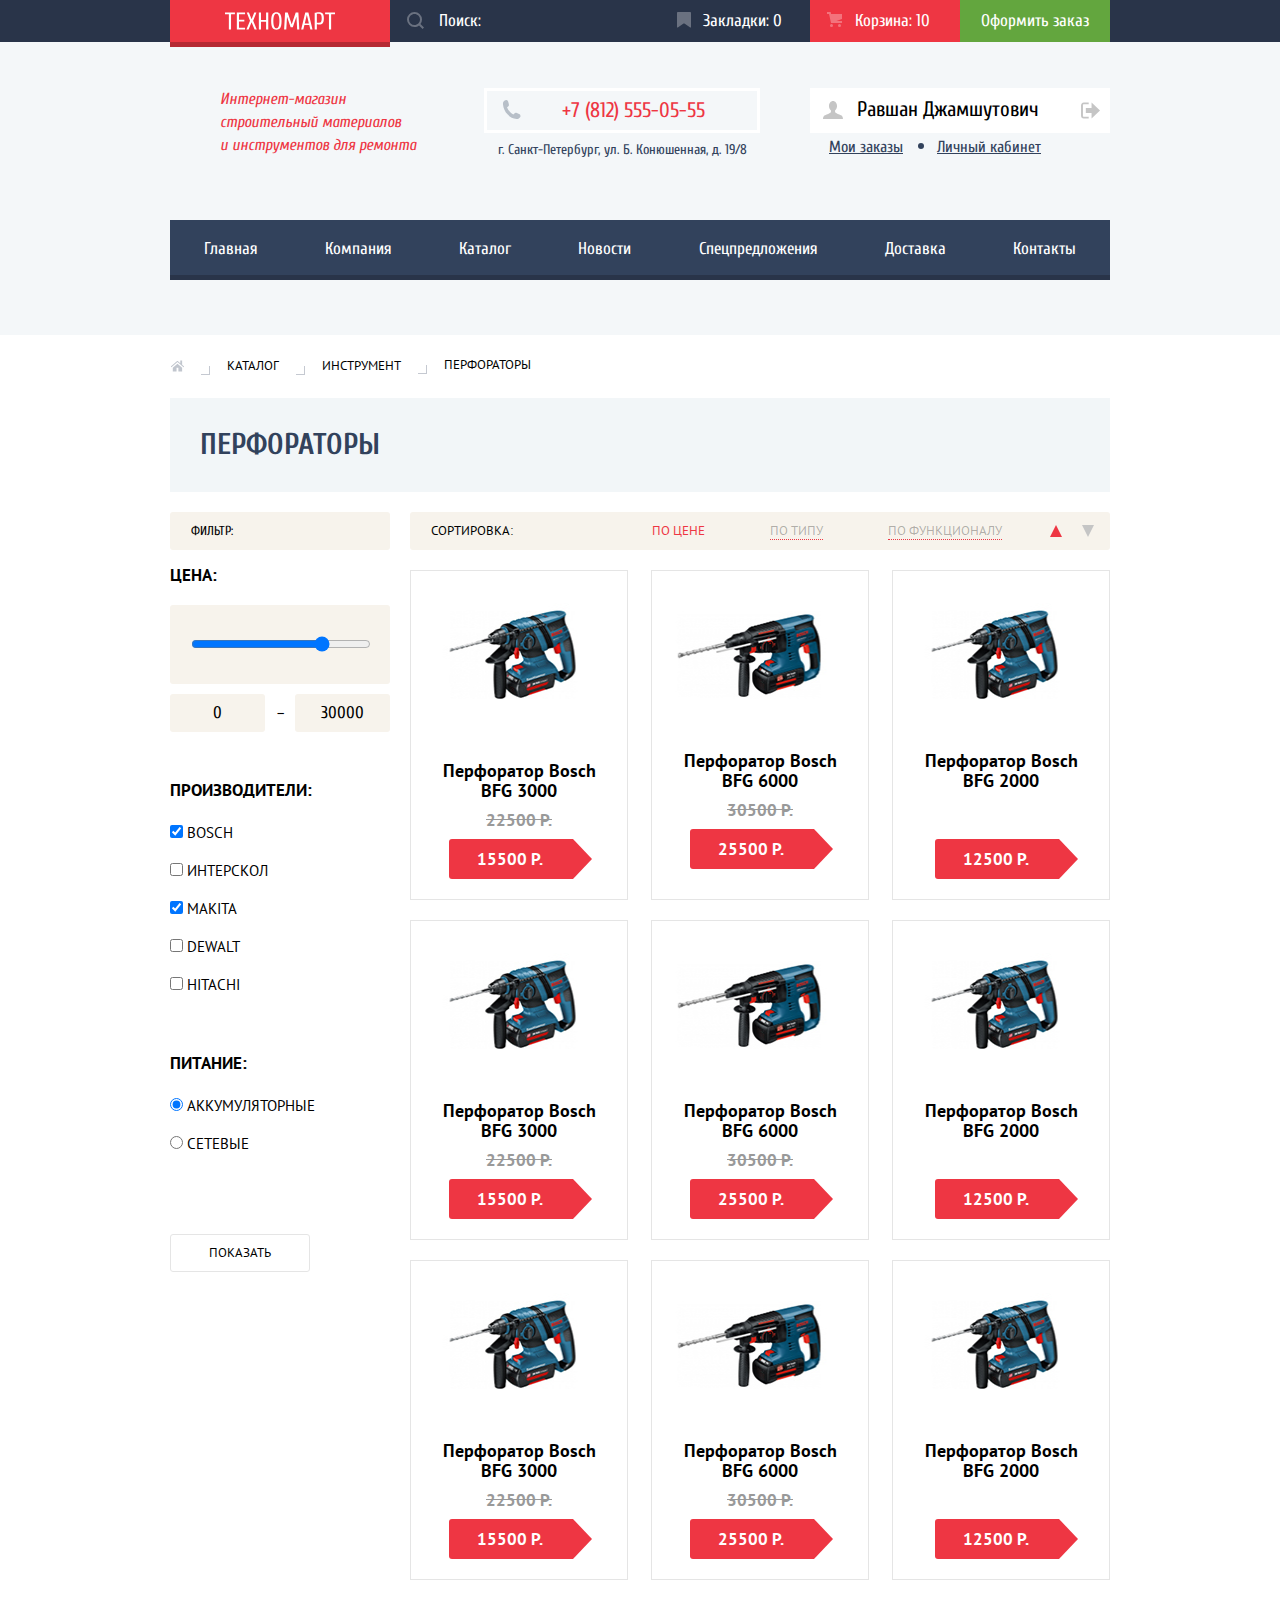
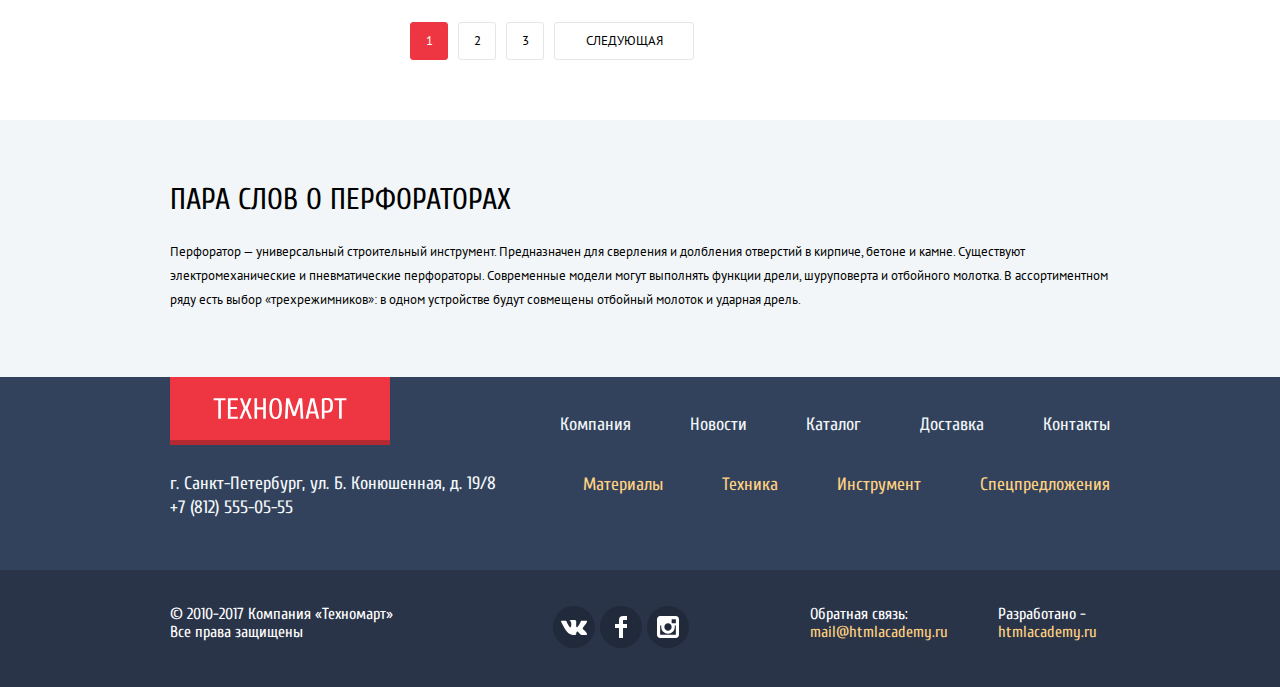
==== commit 6faca244: "правки для защиты ариалейбл" ====
--- a/inner.html
+++ b/inner.html
@@ -130,8 +130,8 @@
                 <li><a class="by-type" href="#">По типу</a></li>
                 <li><a class="by-function" href="#">По функционалу</a></li>
               </ul>
-              <a href="#" arialabel="от меньшего к большему" class="sort-lt ltgt-current">&lt;</a>
-              <a href="#" arialabel="от большего к меньшему" class="sort-gt">&gt;</a>
+              <a href="#" class="sort-lt ltgt-current">&lt;</a>
+              <a href="#" class="sort-gt">&gt;</a>
             </div>
 
             <h2 class="visually-hidden">Список подходящих товаров</h2>
--- a/css/style.css
+++ b/css/style.css
@@ -1793,6 +1793,7 @@
 /*    padding-top: 44px;
     padding-bottom: 21px; */
     overflow: hidden;
+    position: relative;
     display: flex;
     flex-direction: column;
     flex-basis: 218px;
@@ -1809,13 +1810,23 @@
 }
 */
 
-.product-card img {
+.product-card img,
+.product-img {
     order: 0;
     margin-bottom: 5px;
 }
 
 .buy-it {
     order: 1;
+    display: none;
+    position: absolute;
+    top: 44px;
+    left: 42px;
+    z-index: 10;
+}
+
+.product-card .product-img:hover .buy-it {
+    display: block;
 }
 
 .prices,
